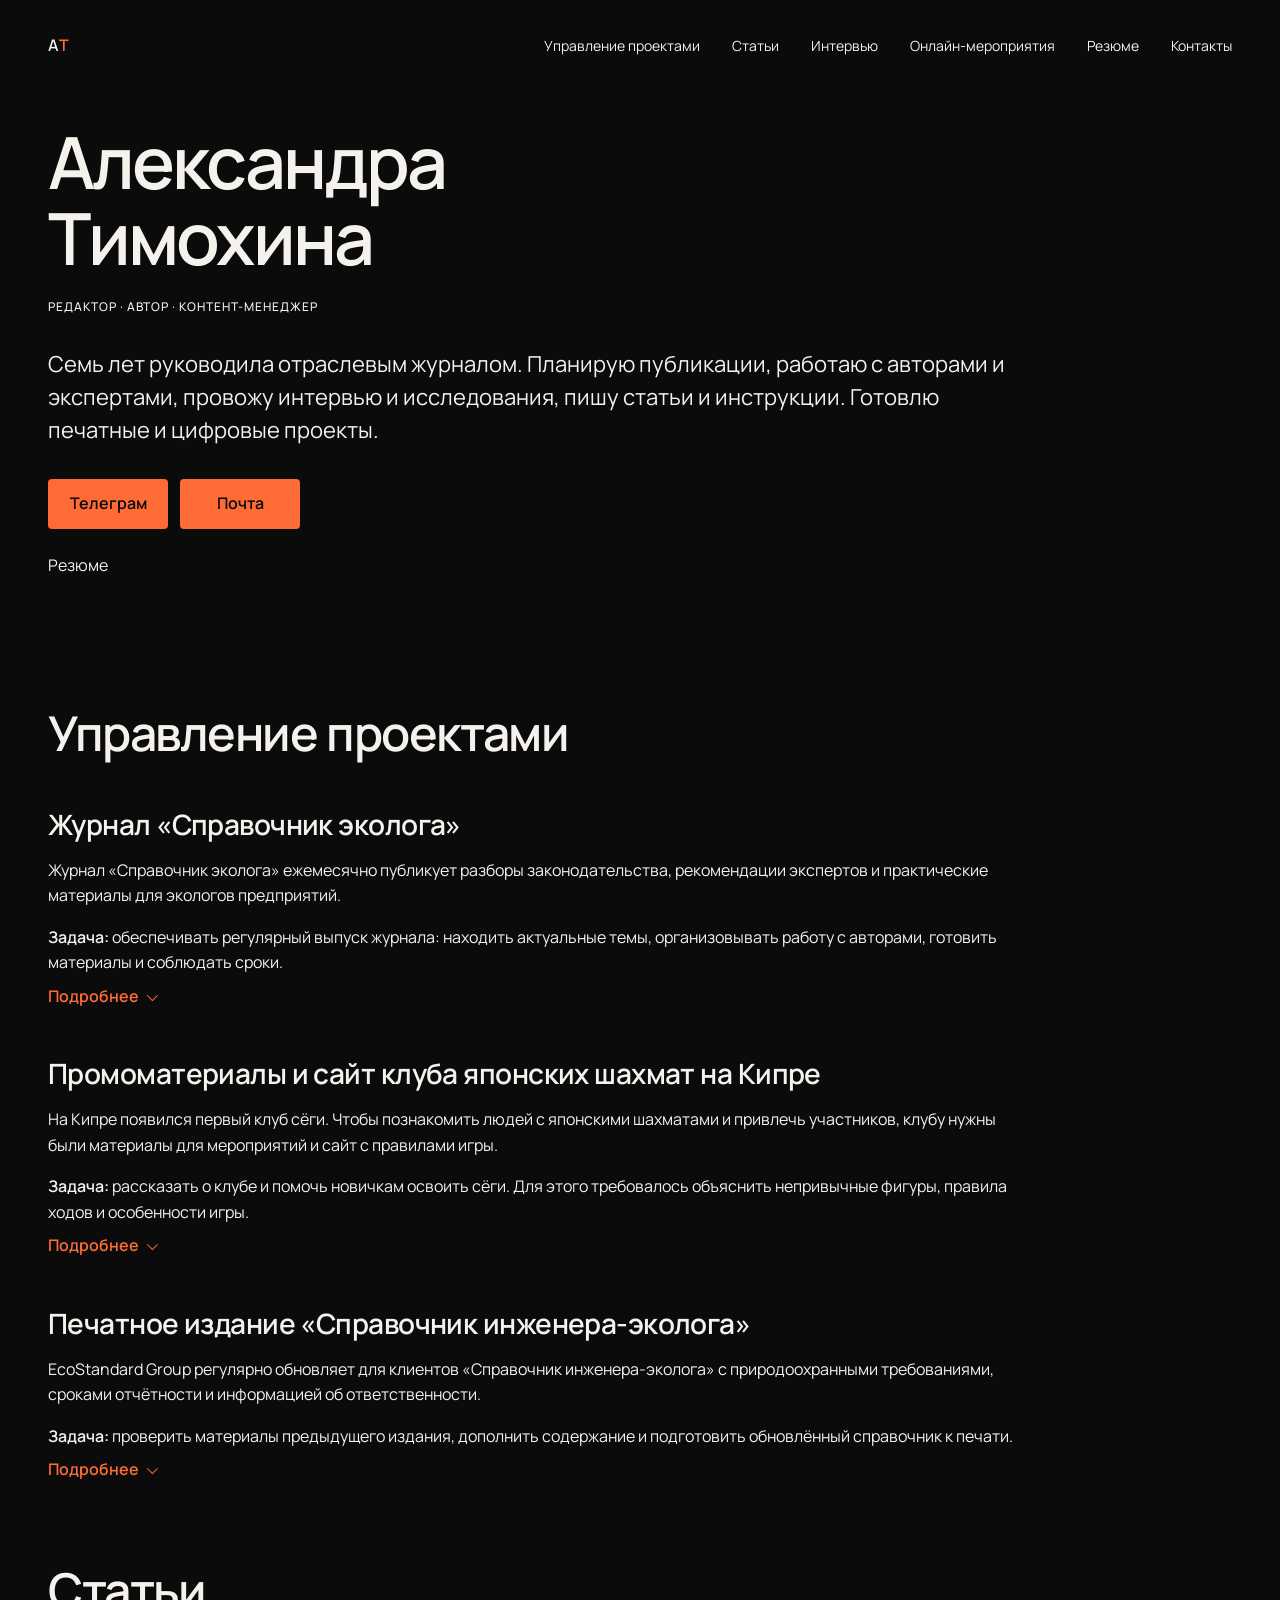
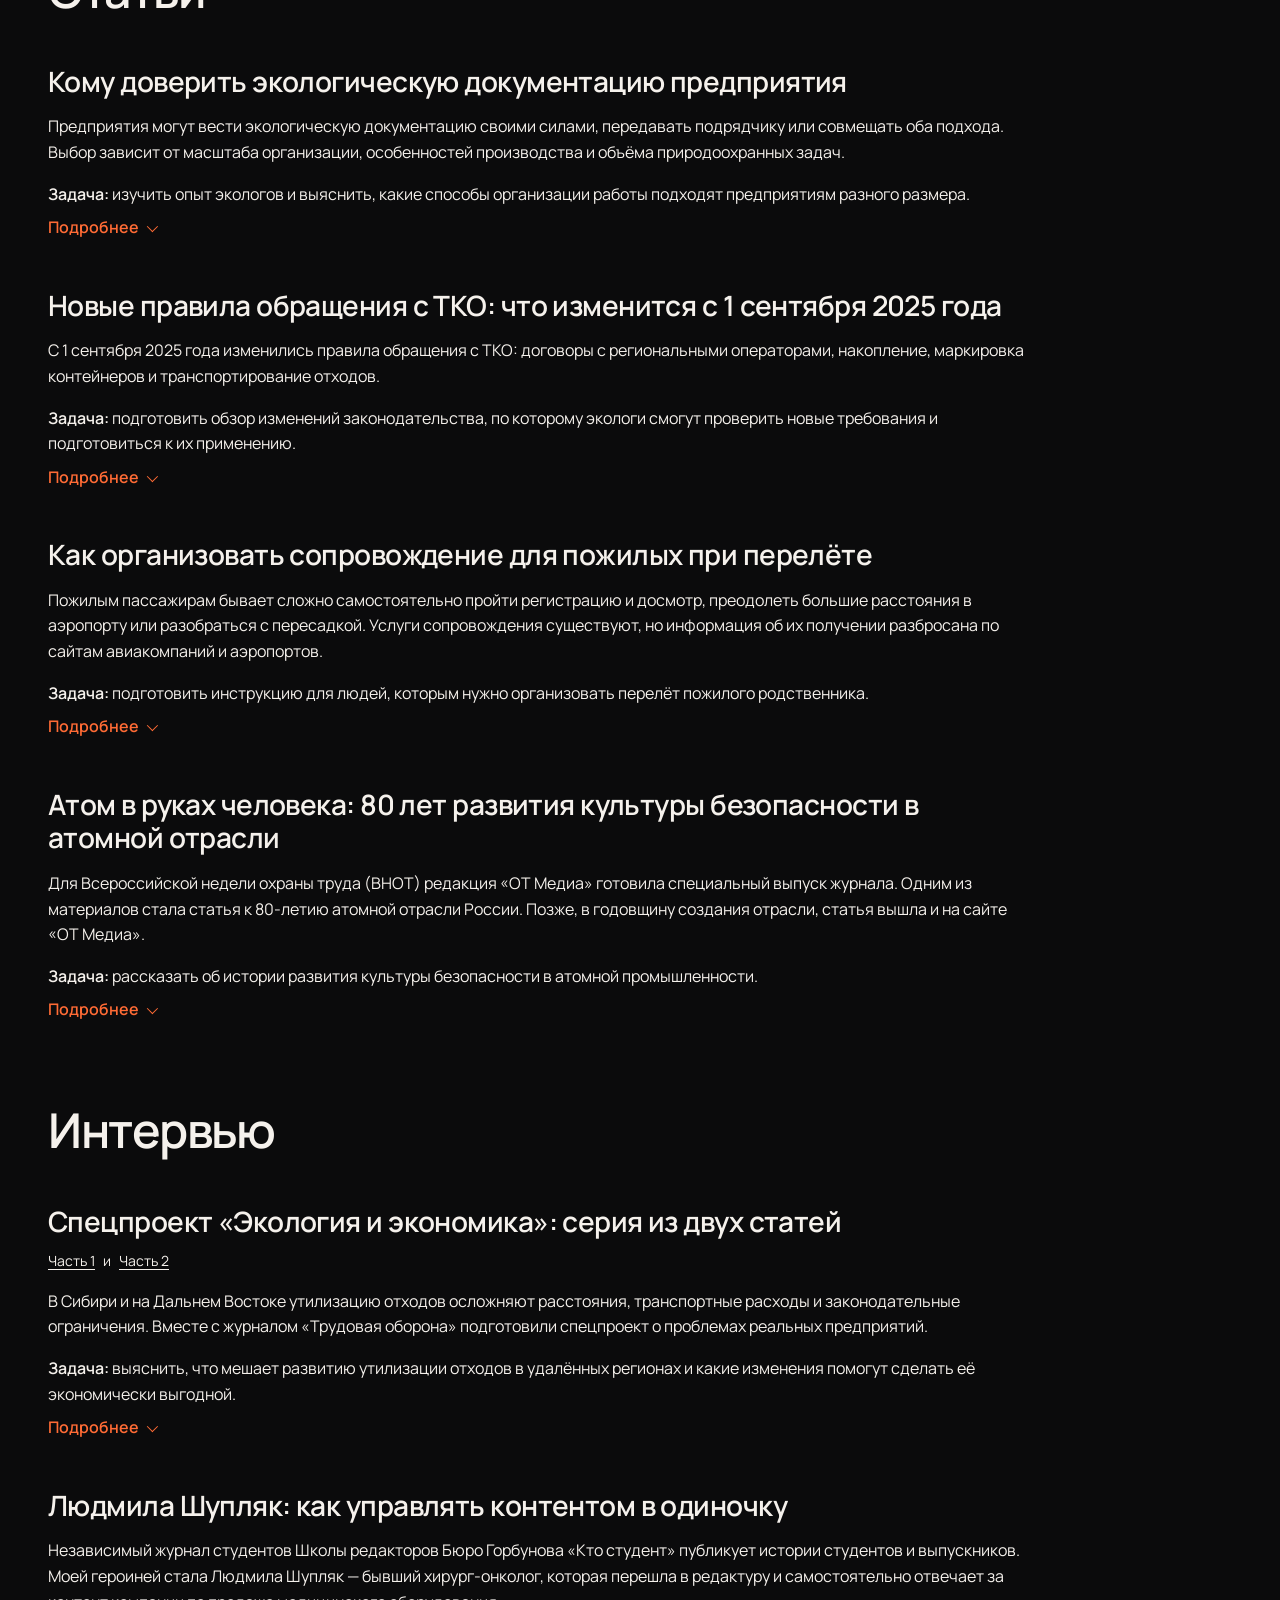
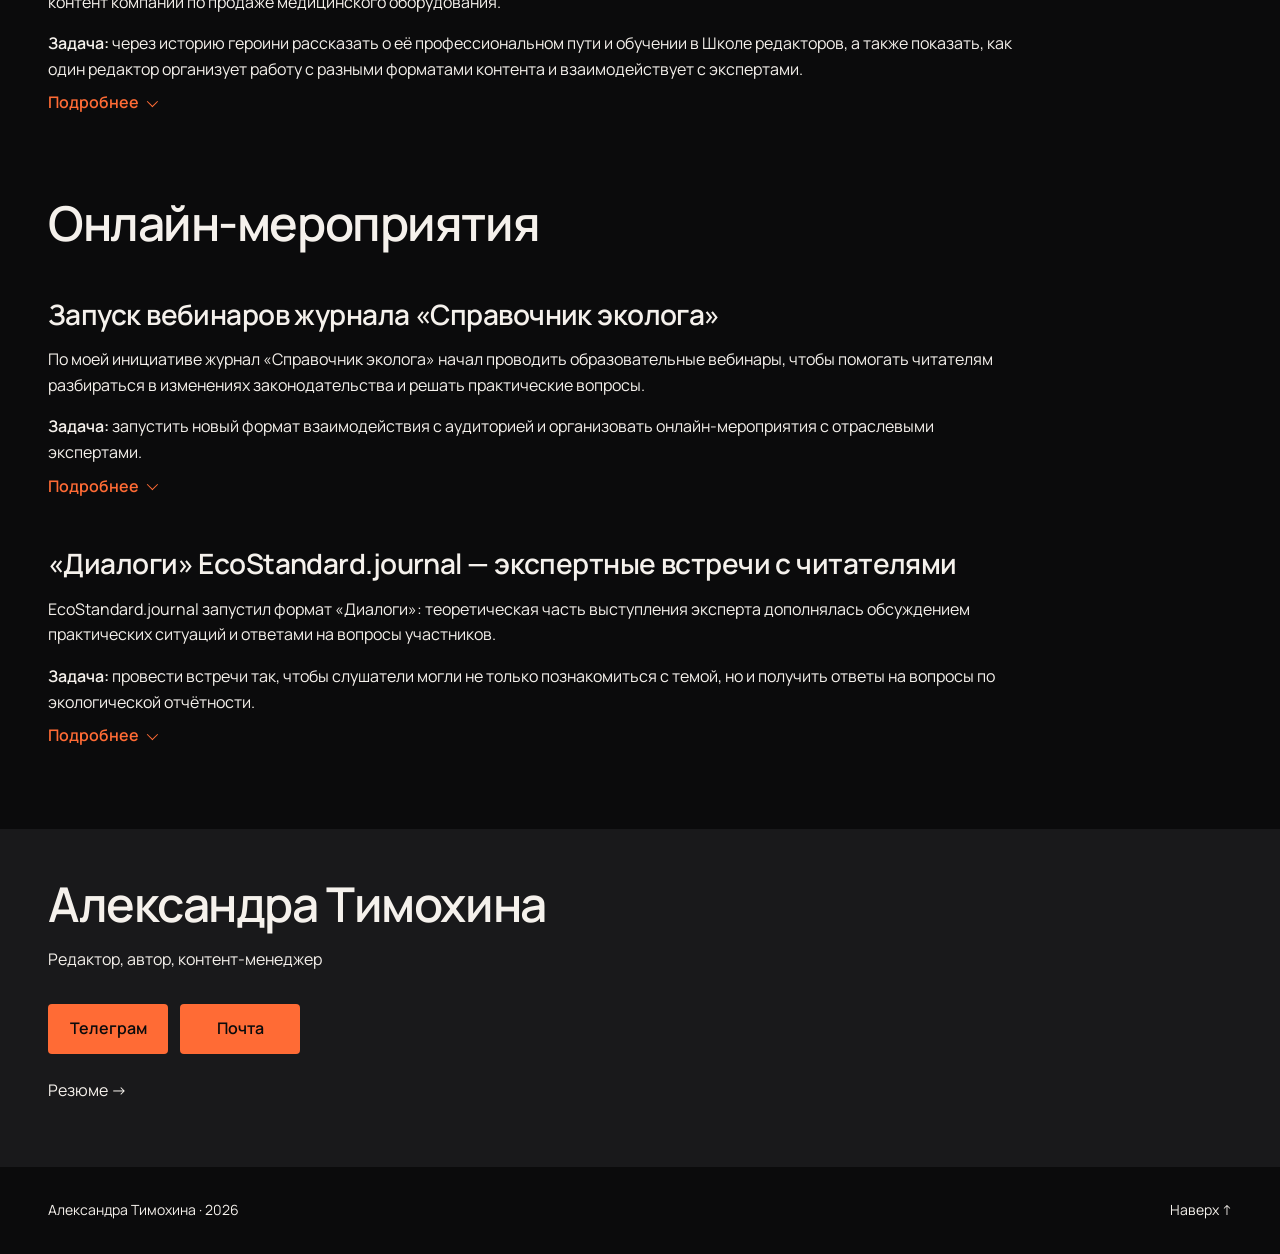
==== portfolio.html @ cb78f9e7 "Publish resume and portfolio site" ====
<!doctype html><html lang="ru"><head><meta charset="utf-8"><meta name="viewport" content="width=device-width,initial-scale=1"><meta name="theme-color" content="#0b0b0c"><meta name="description" content="Портфолио Александры Тимохиной: редакционные проекты, статьи, интервью и онлайн-мероприятия."><title>Портфолио — Александра Тимохина</title><link rel="preconnect" href="https://fonts.googleapis.com"><link rel="preconnect" href="https://fonts.gstatic.com" crossorigin><link href="https://fonts.googleapis.com/css2?family=Manrope:wght@400;500;600&amp;display=swap" rel="stylesheet"><style>
:root{--bg-primary:#0b0b0c;--bg-secondary:#19191b;--text-primary:#f5f1ec;--text-secondary:#f5f1ec;--accent:#ff6b35;--accent-hover:#ff875a;--accent-active:#e95320;--font-family:"Manrope",sans-serif;--font-h1:72px;--font-h2:48px;--font-entry:28px;--font-lead:22px;--font-body:16px;--font-secondary:14px;--font-caption:12px;--space-2:8px;--space-3:12px;--space-4:16px;--space-6:24px;--space-8:32px;--space-12:48px;--space-16:64px;--space-20:80px;--container-max:1200px;--page-gutter:48px;--grid-gap:24px;--section-gap:80px;--radius-control:4px}
*,*::before,*::after{box-sizing:border-box}html{scroll-behavior:smooth;scroll-padding-top:100px}body{margin:0;overflow-x:hidden;background:var(--bg-primary);color:var(--text-primary);font:400 var(--font-body)/1.6 var(--font-family);-webkit-font-smoothing:antialiased}body.menu-open{overflow:hidden}p,h1,h2,h3{margin:0}a{color:inherit;text-decoration-line:underline;text-decoration-color:transparent;text-underline-offset:.2em;text-decoration-thickness:1px;transition:color 160ms ease,background-color 160ms ease}a:hover{color:var(--accent-hover);text-decoration-color:currentColor}a:active{color:var(--accent)}a:focus-visible,button:focus-visible{outline:2px solid var(--text-primary);outline-offset:3px}.container{width:min(calc(100% - 2*var(--page-gutter)),var(--container-max));margin-inline:auto}.skip-link{position:fixed;top:var(--space-4);left:var(--space-4);z-index:100;padding:var(--space-3) var(--space-4);transform:translateY(-160%);background:var(--accent);color:var(--bg-primary);font-weight:600}.skip-link:focus{transform:translateY(0)}
.site-header{position:relative;z-index:20;padding-block:var(--space-6)}.header-inner,.footer-inner{display:flex;align-items:center;justify-content:space-between;gap:var(--space-6)}.brand{min-width:44px;min-height:44px;display:inline-flex;align-items:center;font-weight:600;text-decoration:none}.brand-accent{color:var(--accent)}.nav-list{display:flex;align-items:center;gap:var(--space-8);margin:0;padding:0;list-style:none}.nav-list a{min-height:44px;display:inline-flex;align-items:center;color:var(--text-secondary);font-size:var(--font-secondary)}.nav-list a:hover,.nav-list a[aria-current]{color:var(--text-primary)}.menu-toggle{display:none;min-height:44px;padding:0;border:0;background:transparent;color:var(--text-primary);font:600 var(--font-secondary)/1.5 var(--font-family);cursor:pointer}
.hero{display:grid;grid-template-columns:repeat(12,minmax(0,1fr));column-gap:var(--grid-gap);padding-block:var(--space-8) var(--space-12)}.hero>*{grid-column:1/span 10}.hero h1{font-size:var(--font-h1);font-weight:600;line-height:1.05;letter-spacing:-.04em}.eyebrow{margin-top:var(--space-6);color:var(--text-secondary);font-size:var(--font-caption);font-weight:500;letter-spacing:.08em;line-height:1.4;text-transform:uppercase}.hero-lead{margin-top:var(--space-8);font-size:var(--font-lead);line-height:1.5}.contact-actions{display:flex;flex-wrap:wrap;gap:var(--space-3);margin-top:var(--space-8)}.button{min-width:120px;min-height:48px;display:inline-flex;align-items:center;justify-content:center;padding:12px 20px;border-radius:var(--radius-control);background:var(--accent);color:var(--bg-primary);font-weight:600;text-decoration:none}.button:hover{background:var(--accent-hover);color:var(--bg-primary);text-decoration:none}.button:active{background:var(--accent-active)}.page-link{width:fit-content;display:inline-block;margin-top:var(--space-6);color:var(--text-primary);font-size:var(--font-body);text-decoration:none}
.portfolio-section{display:grid;grid-template-columns:repeat(12,minmax(0,1fr));column-gap:var(--grid-gap);padding-top:var(--space-20);scroll-margin-top:56px}.portfolio-section>.section-title,.portfolio-section>.case-list{grid-column:1/span 10}.section-title{max-width:none;margin:0 0 var(--space-12);font-size:var(--font-h2);font-weight:600;letter-spacing:-.03em;line-height:1.12}.case-list{display:flex;flex-direction:column;gap:var(--space-12)}.case-title{font-size:var(--font-entry);font-weight:600;line-height:1.2;letter-spacing:-.02em}.case-title+.case-context{margin-top:var(--space-4)}.case-context{margin:0;color:var(--text-primary);font-size:var(--font-body);line-height:1.6}.case-links{display:flex;flex-wrap:wrap;gap:var(--space-2);margin:var(--space-3) 0 var(--space-4);color:var(--text-secondary);font-size:var(--font-secondary)}.case-links a{text-decoration-color:currentColor}.case-disclosure{margin-top:var(--space-4)}.case-disclosure>summary{display:block;min-height:24px;cursor:pointer;list-style:none;color:var(--text-primary);line-height:1.6}.case-disclosure>summary::-webkit-details-marker{display:none}.case-disclosure>summary strong{color:var(--text-primary);font-weight:600}.disclosure-link{display:flex;width:fit-content;align-items:center;gap:var(--space-2);margin-top:var(--space-2);margin-left:0;color:var(--accent);font-weight:600;text-decoration:none;white-space:nowrap}.disclosure-chevron{width:8px;height:8px;border-right:1px solid currentColor;border-bottom:1px solid currentColor;transform:rotate(45deg) translateY(-2px);transform-origin:center;transition:transform 160ms ease}.case-disclosure[open] .disclosure-chevron{transform:rotate(225deg) translate(-1px,-1px)}.case-details{display:grid;grid-template-columns:1fr;gap:var(--space-4);margin-top:var(--space-4)}.detail-copy{margin:0;color:var(--text-primary);line-height:1.6}.detail-copy strong{color:var(--text-primary);font-weight:600}
.contact-section{margin-top:var(--section-gap);padding-block:var(--space-12) var(--space-16);background:var(--bg-secondary)}.contact-copy .section-title{margin:0}.contact-location{margin-top:var(--space-4);color:var(--text-secondary)}.site-footer{padding-block:var(--space-8);color:var(--text-secondary);font-size:var(--font-secondary)}
@media(max-width:1199px){:root{--font-h1:56px;--page-gutter:32px;--grid-gap:20px;--section-gap:64px}.hero,.portfolio-section{grid-template-columns:repeat(8,minmax(0,1fr))}.hero>*,.portfolio-section>.section-title,.portfolio-section>.case-list{grid-column:1/span 7}.portfolio-section{padding-top:var(--space-16)}}
@media(max-width:767px){:root{--font-h1:40px;--font-h2:32px;--font-entry:24px;--font-lead:18px;--page-gutter:20px;--grid-gap:16px;--section-gap:56px}.site-header{padding-block:var(--space-3)}.menu-toggle{display:inline-flex;align-items:center}.site-nav{display:none;position:fixed;inset:68px 0 0;background:var(--bg-primary);z-index:20;padding:var(--space-8) var(--page-gutter);overflow-y:auto}.site-nav[data-open="true"]{display:block}.nav-list{flex-direction:column;align-items:stretch;gap:var(--space-2)}.nav-list a{min-height:56px;color:var(--text-primary);font-size:var(--font-lead)}.hero,.portfolio-section{grid-template-columns:repeat(4,minmax(0,1fr))}.hero>*,.portfolio-section>.section-title,.portfolio-section>.case-list{grid-column:1/-1}.hero{padding-block:var(--space-8) var(--space-12)}.hero-lead{margin-top:var(--space-6)}.contact-actions{display:grid}.button{width:100%}.portfolio-section{padding-top:var(--section-gap)}.section-title{margin-bottom:var(--space-8)}.case-list{gap:var(--space-8)}.case-title a{text-decoration-color:currentColor}.case-disclosure{margin-top:var(--space-4)}.case-details{grid-template-columns:1fr;gap:var(--space-4)}.contact-section{padding-block:var(--space-8) var(--space-12)}.footer-inner{gap:var(--space-4)}}
@media(prefers-reduced-motion:reduce){html{scroll-behavior:auto}*,*::before,*::after{scroll-behavior:auto!important;transition-duration:.01ms!important}}
</style></head><body id="top"><a class="skip-link" href="#main">Перейти к содержанию</a><header class="site-header"><div class="container header-inner"><a class="brand" href="./index.html" aria-label="Александра Тимохина — резюме">А<span class="brand-accent">Т</span></a><button class="menu-toggle" type="button" aria-expanded="false" aria-controls="site-nav">Меню</button><nav id="site-nav" class="site-nav" aria-label="Основная навигация"><ul class="nav-list"><li><a href="#management">Управление проектами</a></li><li><a href="#articles">Статьи</a></li><li><a href="#interviews">Интервью</a></li><li><a href="#events">Онлайн-мероприятия</a></li><li><a href="./index.html">Резюме</a></li><li><a href="#contacts">Контакты</a></li></ul></nav></div></header><main id="main"><section class="hero container" aria-labelledby="hero-title"><h1 id="hero-title">Александра<br>Тимохина</h1><p class="eyebrow">Редактор · автор · контент-менеджер</p><p class="hero-lead">Семь лет руководила отраслевым журналом. Планирую публикации, работаю с авторами и экспертами, провожу интервью и исследования, пишу статьи и инструкции. Готовлю печатные и цифровые проекты.</p><div class="contact-actions" aria-label="Способы связи"><a class="button" href="https://t.me/tim_alexandra">Телеграм</a><a class="button" href="mailto:aki_irbis@mail.ru">Почта</a></div><a class="page-link" href="./index.html">Резюме</a></section><div class="container"><section class="portfolio-section" id="management" aria-labelledby="heading-management"><h2 id="heading-management" class="section-title">Управление проектами</h2><div class="case-list"><article class="portfolio-case" id="case-01"><h3 class="case-title"><a href="https://www.profiz.ru/eco/" target="_blank" rel="noopener noreferrer">Журнал «Справочник эколога»</a></h3><p class="case-context">Журнал «Справочник эколога» ежемесячно публикует разборы законодательства, рекомендации экспертов и практические материалы для экологов предприятий.</p><details class="case-disclosure"><summary><strong>Задача:</strong> <span>обеспечивать регулярный выпуск журнала: находить актуальные темы, организовывать работу с авторами, готовить материалы и соблюдать сроки.</span> <span class="disclosure-link">Подробнее<span class="disclosure-chevron"></span></span></summary><div class="case-details"><div class="case-detail"><p class="detail-copy"><strong>Что сделала:</strong> составляла тематические планы, подбирала авторов и экспертов, редактировала рукописи, согласовывала материалы и контролировала подготовку номеров. Развивала авторскую базу, запускала рубрики и новые форматы взаимодействия с читателями.</p></div><div class="case-detail"><p class="detail-copy"><strong>Результат:</strong> семь лет руководила журналом. В каждом номере выходило 11–14 материалов, над которыми работали 8–10 авторов. Сформировала базу из более чем 100 авторов и экспертов.</p></div></div></details></article><article class="portfolio-case" id="case-02"><h3 class="case-title"><a href="https://shogi.cy/" target="_blank" rel="noopener noreferrer">Промоматериалы и сайт клуба японских шахмат на Кипре</a></h3><p class="case-context">На Кипре появился первый клуб сёги. Чтобы познакомить людей с японскими шахматами и привлечь участников, клубу нужны были материалы для мероприятий и сайт с правилами игры.</p><details class="case-disclosure"><summary><strong>Задача:</strong> <span>рассказать о клубе и помочь новичкам освоить сёги. Для этого требовалось объяснить непривычные фигуры, правила ходов и особенности игры.</span> <span class="disclosure-link">Подробнее<span class="disclosure-chevron"></span></span></summary><div class="case-details"><div class="case-detail"><p class="detail-copy"><strong>Что сделала:</strong> вместе с дизайнерами разработала графическую подачу правил, структуру буклета, тексты и схемы. Подготовила тексты на трёх языках — русском, английском и греческом. По макету дизайнера сверстала адаптивный сайт на HTML/CSS с помощью ИИ.</p></div><div class="case-detail"><p class="detail-copy"><strong>Результат:</strong> запустили сайт на английском языке. На Cyprus Comic Con раздали 100 буклетов, которые посетители использовали как шпаргалки. Новички сыграли более 30 партий, за два дня к клубу присоединились первые девять человек.</p></div></div></details></article><article class="portfolio-case" id="case-03"><h3 class="case-title"><a href="https://ecostandardgroup.ru/services/consulting/spravochnik-ekologa-ot-ecostandard-group-nastolnaya-kniga-inzhenera-ekologa/" target="_blank" rel="noopener noreferrer">Печатное издание «Справочник инженера-эколога»</a></h3><p class="case-context">EcoStandard Group регулярно обновляет для клиентов «Справочник инженера-эколога» с природоохранными требованиями, сроками отчётности и информацией об ответственности.</p><details class="case-disclosure"><summary><strong>Задача:</strong> <span>проверить материалы предыдущего издания, дополнить содержание и подготовить обновлённый справочник к печати.</span> <span class="disclosure-link">Подробнее<span class="disclosure-chevron"></span></span></summary><div class="case-details"><div class="case-detail"><p class="detail-copy"><strong>Что сделала:</strong> сверила содержание с действующими нормативными правовыми актами, самостоятельно переработала разделы об обращении с отходами и экологической документации. Обновила таблицу административной ответственности и календарь отчётности на 2026 год. Для других разделов подготовила задания внутренним экспертам, установила сроки и собрала материалы. Поэтапно передавала тексты дизайнеру, проверяла готовые макеты и вычитывала их вместе с корректором.</p></div><div class="case-detail"><p class="detail-copy"><strong>Результат:</strong> за шесть недель обновили около 40% содержания и выпустили справочник объёмом 120 страниц.</p></div></div></details></article></div></section><section class="portfolio-section" id="articles" aria-labelledby="heading-articles"><h2 id="heading-articles" class="section-title">Статьи</h2><div class="case-list"><article class="portfolio-case" id="case-04"><h3 class="case-title"><a href="https://journal.ecostandard.ru/eco/kontekst/ekologicheskaya-dokumentatsiya-predpriyatiya-komu-doverit-razrabotku-i-vedenie-/" target="_blank" rel="noopener noreferrer">Кому доверить экологическую документацию предприятия</a></h3><p class="case-context">Предприятия могут вести экологическую документацию своими силами, передавать подрядчику или совмещать оба подхода. Выбор зависит от масштаба организации, особенностей производства и объёма природоохранных задач.</p><details class="case-disclosure"><summary><strong>Задача:</strong> <span>изучить опыт экологов и выяснить, какие способы организации работы подходят предприятиям разного размера.</span> <span class="disclosure-link">Подробнее<span class="disclosure-chevron"></span></span></summary><div class="case-details"><div class="case-detail"><p class="detail-copy"><strong>Что сделала:</strong> самостоятельно разработала анкету, нашла респондентов и экспертов, договорилась о распространении опроса на четырёх профильных площадках. Обработала ответы специалистов, выделила типичные проблемы и сгруппировала рекомендации в зависимости от численности сотрудников предприятия. На основе исследования написала статью.</p></div><div class="case-detail"><p class="detail-copy"><strong>Результат:</strong> в исследовании приняли участие 60 специалистов. Статья набрала более 2000 просмотров на сайте EcoStandard.journal. В ходе работы появились контакты новых экспертов и потенциальных авторов.</p></div></div></details></article><article class="portfolio-case" id="case-05"><h3 class="case-title"><a href="https://journal.ecostandard.ru/eco/razbor-zakonodatelstva/novye-pravila-obrashcheniya-s-tko-chto-izmenitsya-s-1-sentyabrya-2025-goda/" target="_blank" rel="noopener noreferrer">Новые правила обращения с ТКО: что изменится с 1 сентября 2025 года</a></h3><p class="case-context">С 1 сентября 2025 года изменились правила обращения с ТКО: договоры с региональными операторами, накопление, маркировка контейнеров и транспортирование отходов.</p><details class="case-disclosure"><summary><strong>Задача:</strong> <span>подготовить обзор изменений законодательства, по которому экологи смогут проверить новые требования и подготовиться к их применению.</span> <span class="disclosure-link">Подробнее<span class="disclosure-chevron"></span></span></summary><div class="case-details"><div class="case-detail"><p class="detail-copy"><strong>Что сделала:</strong> изучила нормативные правовые акты, сравнила новые требования с прежними и сгруппировала изменения по темам. Отдельно разобрала обязанности региональных операторов, порядок заключения договоров, требования к площадкам накопления и правила транспортирования отходов.</p></div><div class="case-detail"><p class="detail-copy"><strong>Результат:</strong> статья стала самой читаемой публикацией EcoStandard.journal за рассматриваемый период: более 40 000 просмотров за первые полгода. При последней проверке счётчик сайта показывал более 53 000 просмотров.</p></div></div></details></article><article class="portfolio-case" id="case-06"><h3 class="case-title"><a href="https://vkcyprus.com/useful/1467412362048-kak-organizovat-soprovozhdenie-dlya-pozhilyh-pri-perelyote/" target="_blank" rel="noopener noreferrer">Как организовать сопровождение для пожилых при перелёте</a></h3><p class="case-context">Пожилым пассажирам бывает сложно самостоятельно пройти регистрацию и досмотр, преодолеть большие расстояния в аэропорту или разобраться с пересадкой. Услуги сопровождения существуют, но информация об их получении разбросана по сайтам авиакомпаний и аэропортов.</p><details class="case-disclosure"><summary><strong>Задача:</strong> <span>подготовить инструкцию для людей, которым нужно организовать перелёт пожилого родственника.</span> <span class="disclosure-link">Подробнее<span class="disclosure-chevron"></span></span></summary><div class="case-details"><div class="case-detail"><p class="detail-copy"><strong>Что сделала:</strong> изучила правила нескольких авиакомпаний и аэропортов, сравнила три способа заказа сопровождения и проверила процесс на собственном опыте. Описала весь путь пассажира — от обращения за помощью до прибытия в конечный пункт. Добавила практические рекомендации и чек-лист подготовки к перелёту.</p></div><div class="case-detail"><p class="detail-copy"><strong>Результат:</strong> статья опубликована в «Вестнике Кипра». Читатели получили инструкцию, которой можно воспользоваться при организации перелёта разными авиакомпаниями. На момент последней проверки публикация набрала более 11 400 прочтений.</p></div></div></details></article><article class="portfolio-case" id="case-07"><h3 class="case-title"><a href="https://www.ot-media.ru/hse/kontekst/atom-v-rukakh-cheloveka-80-let-razvitiya-kultury-bezopasnosti-v-atomnoy-otrasli" target="_blank" rel="noopener noreferrer">Атом в руках человека: 80 лет развития культуры безопасности в атомной отрасли</a></h3><p class="case-context">Для Всероссийской недели охраны труда (ВНОТ) редакция «ОТ Медиа» готовила специальный выпуск журнала. Одним из материалов стала статья к 80-летию атомной отрасли России. Позже, в годовщину создания отрасли, статья вышла и на сайте «ОТ Медиа».</p><details class="case-disclosure"><summary><strong>Задача:</strong> <span>рассказать об истории развития культуры безопасности в атомной промышленности.</span> <span class="disclosure-link">Подробнее<span class="disclosure-chevron"></span></span></summary><div class="case-details"><div class="case-detail"><p class="detail-copy"><strong>Что сделала:</strong> запросила информацию у «Росатома», изучила исторические и отраслевые материалы, выделила ключевые этапы развития атомной промышленности и сопоставила их с изменениями в охране труда. Выстроила структуру статьи от истории отрасли до современных подходов к безопасности работников. Готовый материал согласовала с «Росатомом».</p></div><div class="case-detail"><p class="detail-copy"><strong>Результат:</strong> статья вышла в печатном журнале к ВНОТ и на сайте «ОТ Медиа».</p></div></div></details></article></div></section><section class="portfolio-section" id="interviews" aria-labelledby="heading-interviews"><h2 id="heading-interviews" class="section-title">Интервью</h2><div class="case-list"><article class="portfolio-case" id="case-08"><h3 class="case-title">Спецпроект «Экология и экономика»: серия из двух статей</h3><p class="case-links"><a href="https://journal.ecostandard.ru/special/nature-safety/ekologiya-i-ekonomika-utilizatoram-nuzhny-ponyatnye-i-vypolnimye-zakony/" target="_blank" rel="noopener noreferrer">Часть 1</a><span>и</span><a href="https://journal.ecostandard.ru/special/nature-safety/ekologiya-i-ekonomika-kak-sdelat-utilizatsiyu-v-otdalennykh-regionakh-vygodnoy/" target="_blank" rel="noopener noreferrer">Часть 2</a></p><p class="case-context">В Сибири и на Дальнем Востоке утилизацию отходов осложняют расстояния, транспортные расходы и законодательные ограничения. Вместе с журналом «Трудовая оборона» подготовили спецпроект о проблемах реальных предприятий.</p><details class="case-disclosure"><summary><strong>Задача:</strong> <span>выяснить, что мешает развитию утилизации отходов в удалённых регионах и какие изменения помогут сделать её экономически выгодной.</span> <span class="disclosure-link">Подробнее<span class="disclosure-chevron"></span></span></summary><div class="case-details"><div class="case-detail"><p class="detail-copy"><strong>Что сделала:</strong> нашла представителей предприятий-утилизаторов из Сибири и Дальнего Востока, договорилась об интервью и подготовила вопросы об экономике, логистике, законодательных барьерах и практических проблемах. Провела интервью, обработала ответы и собрала две статьи: о законодательных ограничениях и об экономике утилизации в удалённых регионах. Согласовала с партнёрским журналом формат публикаций и взаимное продвижение.</p></div><div class="case-detail"><p class="detail-copy"><strong>Результат:</strong> две статьи набрали более 1000 просмотров. Партнёры рассказали о проекте на своём сайте и в соцсетях. За период проекта аудитория телеграм-канала EcoStandard.journal выросла на 45 подписчиков.</p></div></div></details></article><article class="portfolio-case" id="case-09"><h3 class="case-title"><a href="https://ktostudent.ru/ljudmila-shupljak/" target="_blank" rel="noopener noreferrer">Людмила Шупляк: как управлять контентом в одиночку</a></h3><p class="case-context">Независимый журнал студентов Школы редакторов Бюро Горбунова «Кто студент» публикует истории студентов и выпускников. Моей героиней стала Людмила Шупляк — бывший хирург-онколог, которая перешла в редактуру и самостоятельно отвечает за контент компании по продаже медицинского оборудования.</p><details class="case-disclosure"><summary><strong>Задача:</strong> <span>через историю героини рассказать о её профессиональном пути и обучении в Школе редакторов, а также показать, как один редактор организует работу с разными форматами контента и взаимодействует с экспертами.</span> <span class="disclosure-link">Подробнее<span class="disclosure-chevron"></span></span></summary><div class="case-details"><div class="case-detail"><p class="detail-copy"><strong>Что сделала:</strong> подготовила вопросы, провела 40-минутное интервью и расшифровала запись. Выстроила последовательность повествования, отредактировала ответы и согласовала текст с героиней. Предложила визуальные вставки для оформления публикации.</p></div><div class="case-detail"><p class="detail-copy"><strong>Результат:</strong> интервью опубликовано 13 апреля 2026 года в журнале «Кто студент».</p></div></div></details></article></div></section><section class="portfolio-section" id="events" aria-labelledby="heading-events"><h2 id="heading-events" class="section-title">Онлайн-мероприятия</h2><div class="case-list"><article class="portfolio-case" id="case-10"><h3 class="case-title"><a href="https://www.profiz.ru/eco/webinars/" target="_blank" rel="noopener noreferrer">Запуск вебинаров журнала «Справочник эколога»</a></h3><p class="case-context">По моей инициативе журнал «Справочник эколога» начал проводить образовательные вебинары, чтобы помогать читателям разбираться в изменениях законодательства и решать практические вопросы.</p><details class="case-disclosure"><summary><strong>Задача:</strong> <span>запустить новый формат взаимодействия с аудиторией и организовать онлайн-мероприятия с отраслевыми экспертами.</span> <span class="disclosure-link">Подробнее<span class="disclosure-chevron"></span></span></summary><div class="case-details"><div class="case-detail"><p class="detail-copy"><strong>Что сделала:</strong> подбирала темы с учётом вопросов читателей и изменений законодательства, находила экспертов, договаривалась об участии, согласовывала содержание выступлений. Участвовала в подготовке программ, анонсов и продвижении вебинаров.</p></div><div class="case-detail"><p class="detail-copy"><strong>Результат:</strong> запустили серию вебинаров, которые собирали от 250 до 450 участников. Формат работает как минимум с 2019 года: журнал продолжает проводить вебинары.</p></div></div></details></article><article class="portfolio-case" id="case-11"><h3 class="case-title"><a href="https://journal.ecostandard.ru/webinars/" target="_blank" rel="noopener noreferrer">«Диалоги» EcoStandard.journal — экспертные встречи с читателями</a></h3><p class="case-context">EcoStandard.journal запустил формат «Диалоги»: теоретическая часть выступления эксперта дополнялась обсуждением практических ситуаций и ответами на вопросы участников.</p><details class="case-disclosure"><summary><strong>Задача:</strong> <span>провести встречи так, чтобы слушатели могли не только познакомиться с темой, но и получить ответы на вопросы по экологической отчётности.</span> <span class="disclosure-link">Подробнее<span class="disclosure-chevron"></span></span></summary><div class="case-details"><div class="case-detail"><p class="detail-copy"><strong>Что сделала:</strong> изучала темы встреч, готовила собственные вопросы спикерам и отбирала вопросы, заранее присланные читателями. Во время эфиров представляла журнал, модерировала обсуждение, следила за чатом, задавала экспертам вопросы участников и уточняла ответы. Также делилась рекомендациями по экологической отчётности на основе собственного опыта эколога и редактора.</p></div><div class="case-detail"><p class="detail-copy"><strong>Результат:</strong> выступила модератором трёх экспертных встреч, посвящённых экологической отчётности, производственному экологическому контролю, плате за НВОС и расширенной ответственности производителей. Эфиры собирали от 180 до 230 слушателей.</p></div></div></details></article></div></section></div><section class="contact-section" id="contacts" aria-labelledby="contacts-title"><div class="container contact-copy"><h2 class="section-title" id="contacts-title">Александра Тимохина</h2><p class="contact-location">Редактор, автор, контент-менеджер</p><div class="contact-actions" aria-label="Способы связи"><a class="button" href="https://t.me/tim_alexandra">Телеграм</a><a class="button" href="mailto:aki_irbis@mail.ru">Почта</a></div><a class="page-link" href="./index.html">Резюме →</a></div></section></main><footer class="site-footer"><div class="container footer-inner"><p>Александра Тимохина · 2026</p><a href="#top">Наверх ↑</a></div></footer><script>(()=>{const button=document.querySelector('.menu-toggle');const nav=document.getElementById('site-nav');function close(){button.setAttribute('aria-expanded','false');button.textContent='Меню';nav.dataset.open='false';document.body.classList.remove('menu-open')}button.addEventListener('click',()=>{const open=button.getAttribute('aria-expanded')!=='true';button.setAttribute('aria-expanded',String(open));button.textContent=open?'Закрыть':'Меню';nav.dataset.open=String(open);document.body.classList.toggle('menu-open',open)});nav.querySelectorAll('a').forEach(a=>a.addEventListener('click',close));window.addEventListener('keydown',e=>{if(e.key==='Escape')close()});window.matchMedia('(min-width:768px)').addEventListener('change',e=>{if(e.matches)close()})})();</script></body></html>
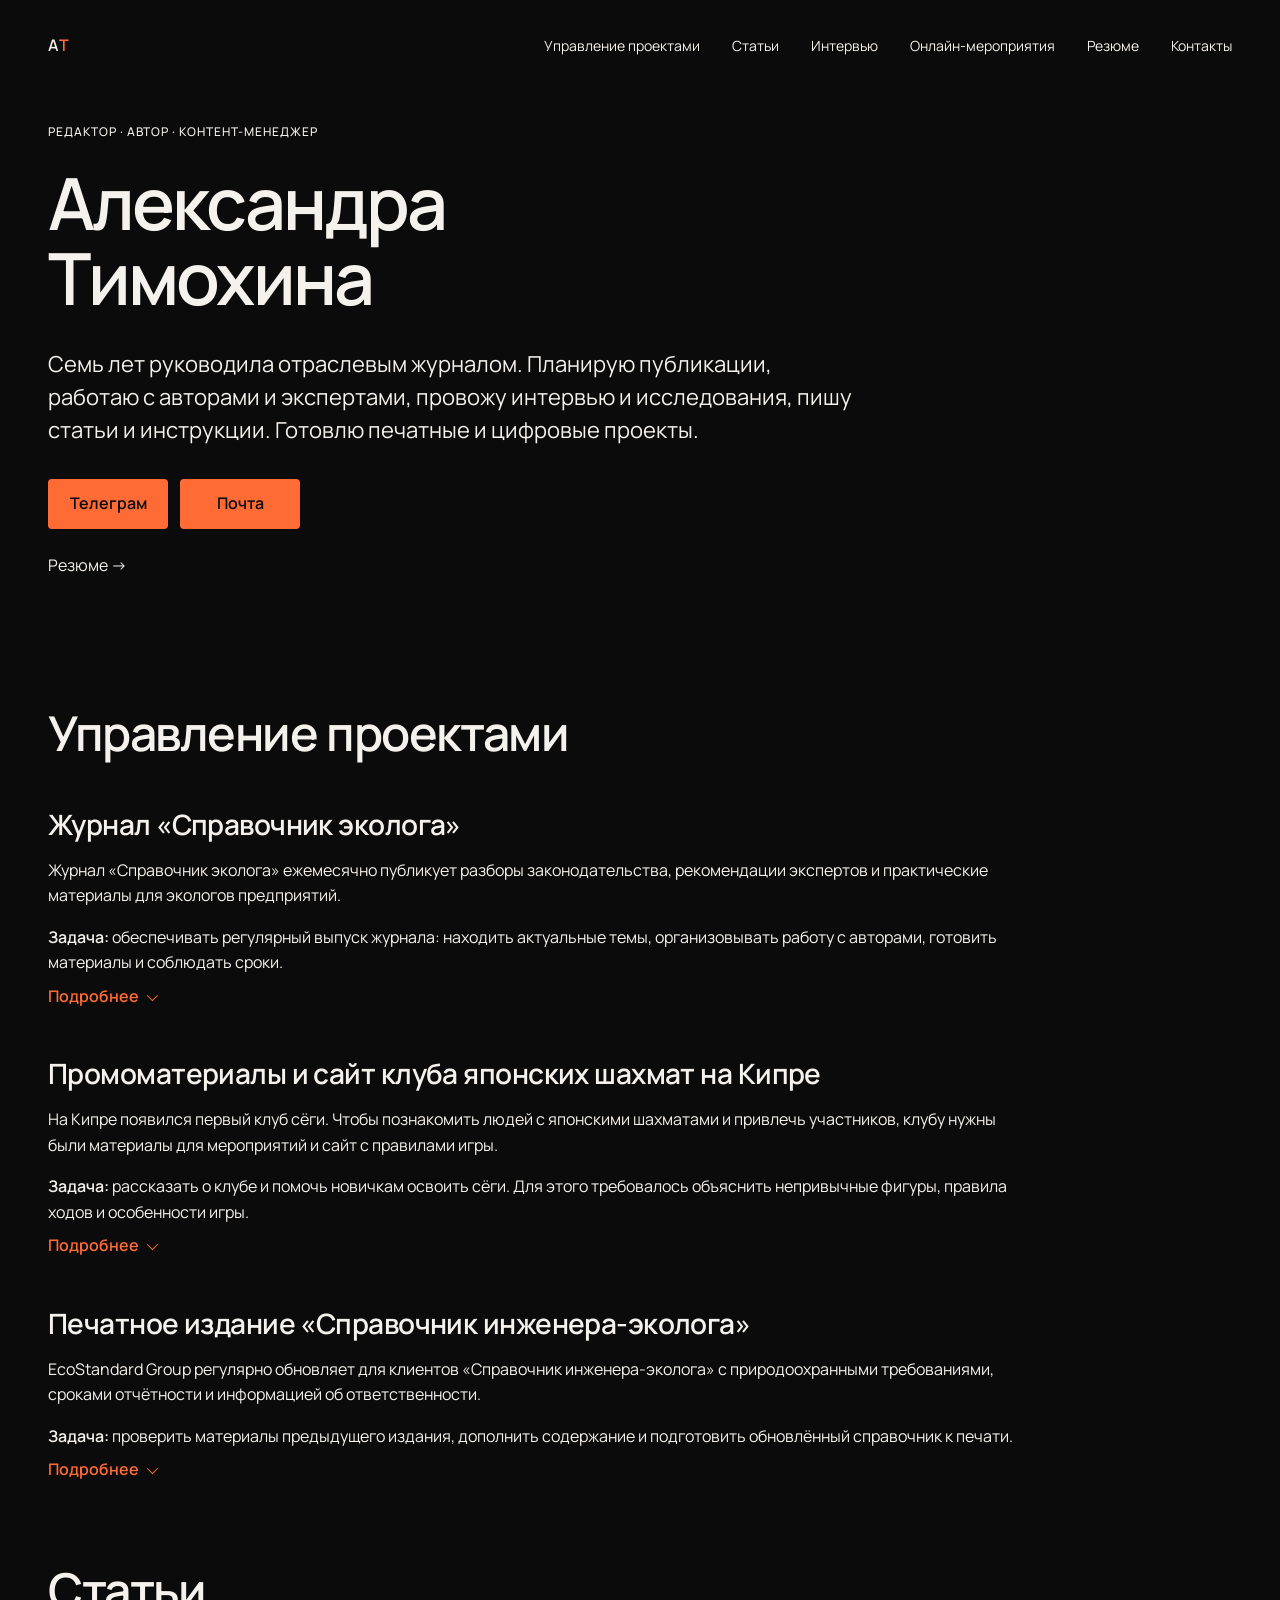
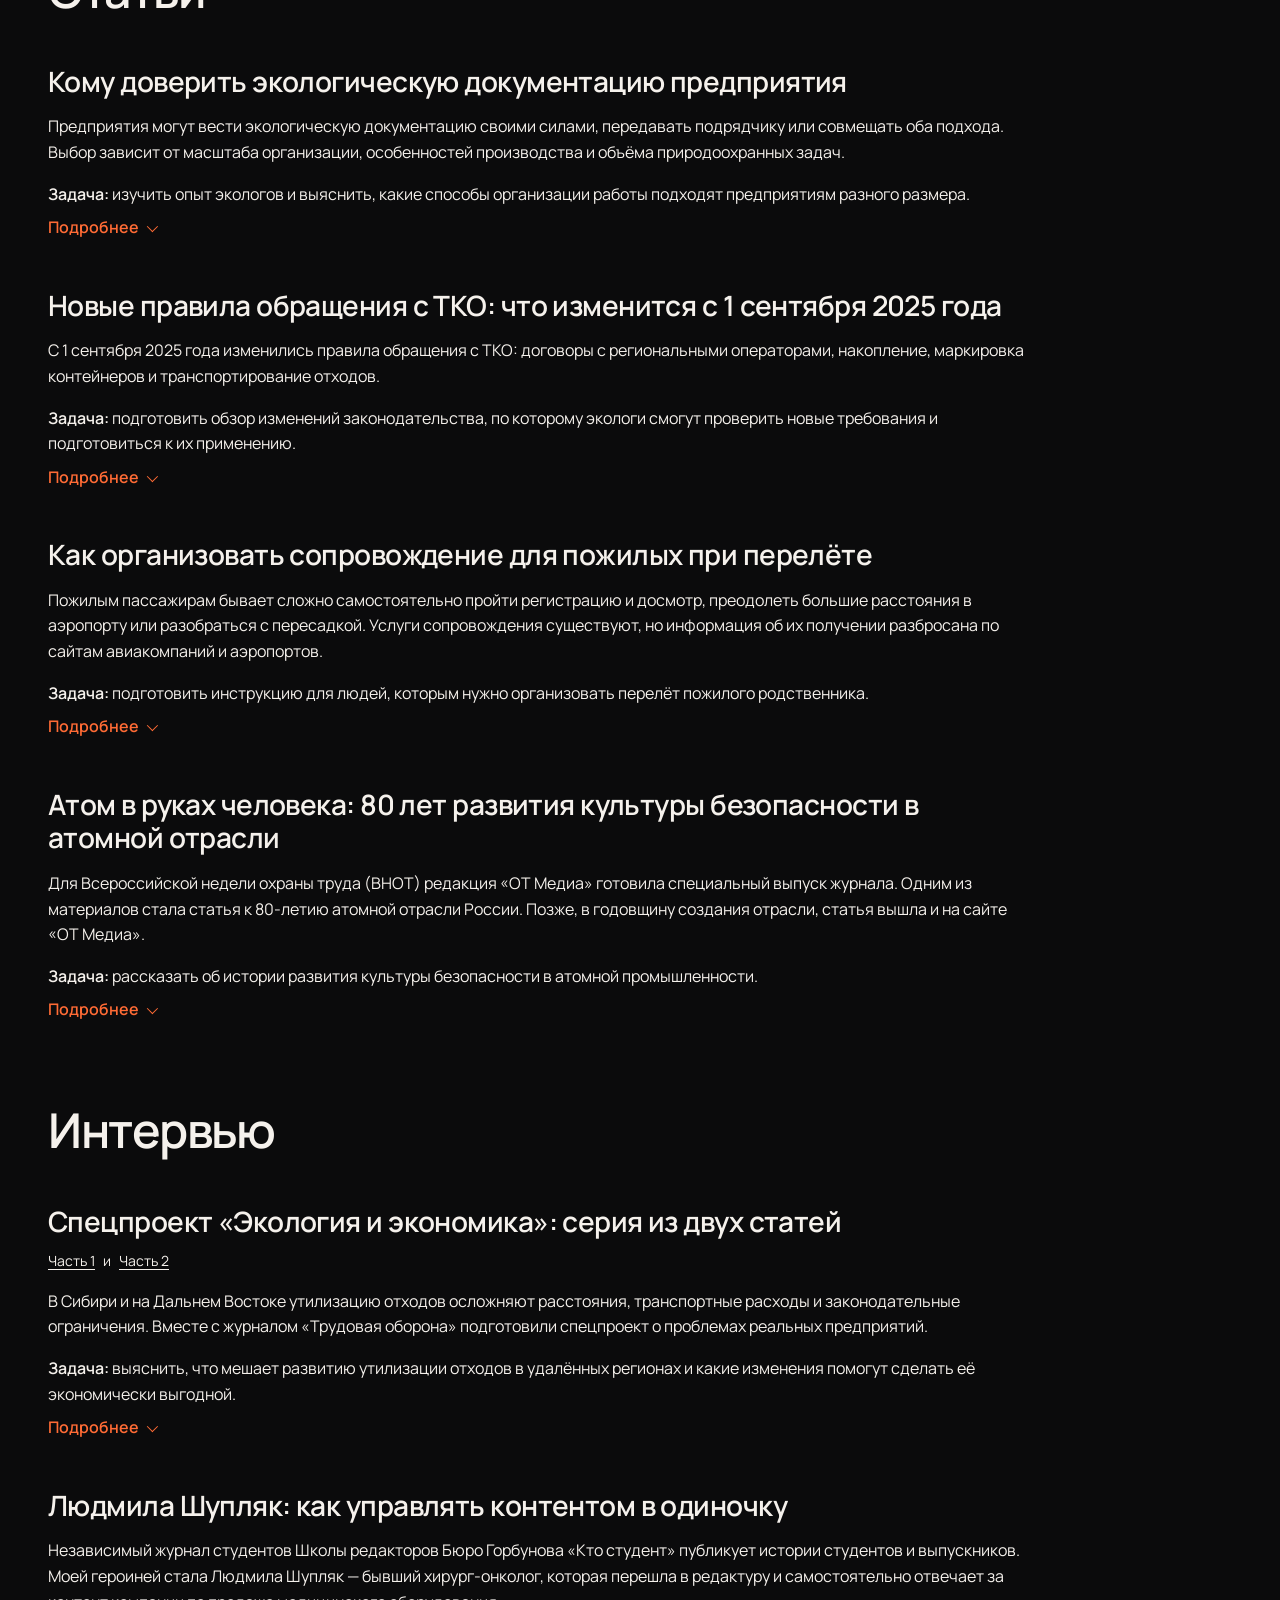
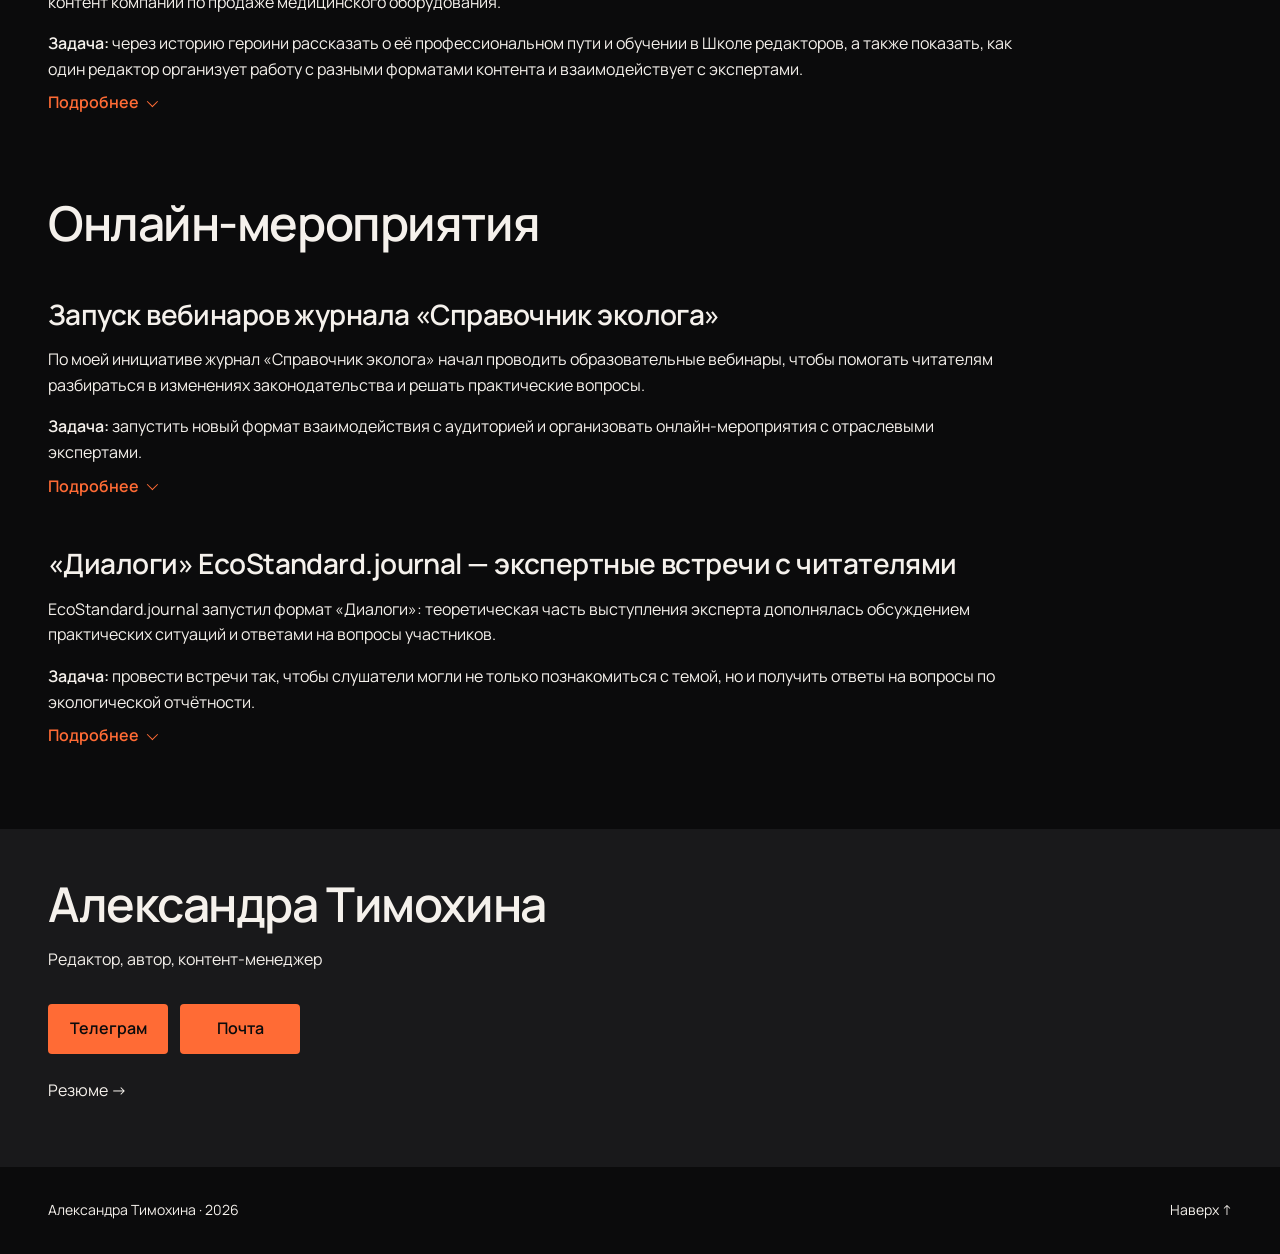
==== commit e24cfccd: "Align portfolio hero with resume" ====
--- a/portfolio.html
+++ b/portfolio.html
@@ -2,10 +2,10 @@
 :root{--bg-primary:#0b0b0c;--bg-secondary:#19191b;--text-primary:#f5f1ec;--text-secondary:#f5f1ec;--accent:#ff6b35;--accent-hover:#ff875a;--accent-active:#e95320;--font-family:"Manrope",sans-serif;--font-h1:72px;--font-h2:48px;--font-entry:28px;--font-lead:22px;--font-body:16px;--font-secondary:14px;--font-caption:12px;--space-2:8px;--space-3:12px;--space-4:16px;--space-6:24px;--space-8:32px;--space-12:48px;--space-16:64px;--space-20:80px;--container-max:1200px;--page-gutter:48px;--grid-gap:24px;--section-gap:80px;--radius-control:4px}
 *,*::before,*::after{box-sizing:border-box}html{scroll-behavior:smooth;scroll-padding-top:100px}body{margin:0;overflow-x:hidden;background:var(--bg-primary);color:var(--text-primary);font:400 var(--font-body)/1.6 var(--font-family);-webkit-font-smoothing:antialiased}body.menu-open{overflow:hidden}p,h1,h2,h3{margin:0}a{color:inherit;text-decoration-line:underline;text-decoration-color:transparent;text-underline-offset:.2em;text-decoration-thickness:1px;transition:color 160ms ease,background-color 160ms ease}a:hover{color:var(--accent-hover);text-decoration-color:currentColor}a:active{color:var(--accent)}a:focus-visible,button:focus-visible{outline:2px solid var(--text-primary);outline-offset:3px}.container{width:min(calc(100% - 2*var(--page-gutter)),var(--container-max));margin-inline:auto}.skip-link{position:fixed;top:var(--space-4);left:var(--space-4);z-index:100;padding:var(--space-3) var(--space-4);transform:translateY(-160%);background:var(--accent);color:var(--bg-primary);font-weight:600}.skip-link:focus{transform:translateY(0)}
 .site-header{position:relative;z-index:20;padding-block:var(--space-6)}.header-inner,.footer-inner{display:flex;align-items:center;justify-content:space-between;gap:var(--space-6)}.brand{min-width:44px;min-height:44px;display:inline-flex;align-items:center;font-weight:600;text-decoration:none}.brand-accent{color:var(--accent)}.nav-list{display:flex;align-items:center;gap:var(--space-8);margin:0;padding:0;list-style:none}.nav-list a{min-height:44px;display:inline-flex;align-items:center;color:var(--text-secondary);font-size:var(--font-secondary)}.nav-list a:hover,.nav-list a[aria-current]{color:var(--text-primary)}.menu-toggle{display:none;min-height:44px;padding:0;border:0;background:transparent;color:var(--text-primary);font:600 var(--font-secondary)/1.5 var(--font-family);cursor:pointer}
-.hero{display:grid;grid-template-columns:repeat(12,minmax(0,1fr));column-gap:var(--grid-gap);padding-block:var(--space-8) var(--space-12)}.hero>*{grid-column:1/span 10}.hero h1{font-size:var(--font-h1);font-weight:600;line-height:1.05;letter-spacing:-.04em}.eyebrow{margin-top:var(--space-6);color:var(--text-secondary);font-size:var(--font-caption);font-weight:500;letter-spacing:.08em;line-height:1.4;text-transform:uppercase}.hero-lead{margin-top:var(--space-8);font-size:var(--font-lead);line-height:1.5}.contact-actions{display:flex;flex-wrap:wrap;gap:var(--space-3);margin-top:var(--space-8)}.button{min-width:120px;min-height:48px;display:inline-flex;align-items:center;justify-content:center;padding:12px 20px;border-radius:var(--radius-control);background:var(--accent);color:var(--bg-primary);font-weight:600;text-decoration:none}.button:hover{background:var(--accent-hover);color:var(--bg-primary);text-decoration:none}.button:active{background:var(--accent-active)}.page-link{width:fit-content;display:inline-block;margin-top:var(--space-6);color:var(--text-primary);font-size:var(--font-body);text-decoration:none}
-.portfolio-section{display:grid;grid-template-columns:repeat(12,minmax(0,1fr));column-gap:var(--grid-gap);padding-top:var(--space-20);scroll-margin-top:56px}.portfolio-section>.section-title,.portfolio-section>.case-list{grid-column:1/span 10}.section-title{max-width:none;margin:0 0 var(--space-12);font-size:var(--font-h2);font-weight:600;letter-spacing:-.03em;line-height:1.12}.case-list{display:flex;flex-direction:column;gap:var(--space-12)}.case-title{font-size:var(--font-entry);font-weight:600;line-height:1.2;letter-spacing:-.02em}.case-title+.case-context{margin-top:var(--space-4)}.case-context{margin:0;color:var(--text-primary);font-size:var(--font-body);line-height:1.6}.case-links{display:flex;flex-wrap:wrap;gap:var(--space-2);margin:var(--space-3) 0 var(--space-4);color:var(--text-secondary);font-size:var(--font-secondary)}.case-links a{text-decoration-color:currentColor}.case-disclosure{margin-top:var(--space-4)}.case-disclosure>summary{display:block;min-height:24px;cursor:pointer;list-style:none;color:var(--text-primary);line-height:1.6}.case-disclosure>summary::-webkit-details-marker{display:none}.case-disclosure>summary strong{color:var(--text-primary);font-weight:600}.disclosure-link{display:flex;width:fit-content;align-items:center;gap:var(--space-2);margin-top:var(--space-2);margin-left:0;color:var(--accent);font-weight:600;text-decoration:none;white-space:nowrap}.disclosure-chevron{width:8px;height:8px;border-right:1px solid currentColor;border-bottom:1px solid currentColor;transform:rotate(45deg) translateY(-2px);transform-origin:center;transition:transform 160ms ease}.case-disclosure[open] .disclosure-chevron{transform:rotate(225deg) translate(-1px,-1px)}.case-details{display:grid;grid-template-columns:1fr;gap:var(--space-4);margin-top:var(--space-4)}.detail-copy{margin:0;color:var(--text-primary);line-height:1.6}.detail-copy strong{color:var(--text-primary);font-weight:600}
+.hero{display:grid;grid-template-columns:repeat(12,minmax(0,1fr));column-gap:var(--grid-gap);padding-block:var(--space-8) var(--space-12)}.hero>*{grid-column:1/span 10}.hero h1{margin-top:var(--space-6);font-size:var(--font-h1);font-weight:600;line-height:1.05;letter-spacing:-.04em}.eyebrow{margin-top:0;color:var(--text-secondary);font-size:var(--font-caption);font-weight:500;letter-spacing:.08em;line-height:1.4;text-transform:uppercase}.hero-lead{max-width:62ch;margin-top:var(--space-8);font-size:var(--font-lead);line-height:1.5}.contact-actions{display:flex;flex-wrap:wrap;gap:var(--space-3);margin-top:var(--space-8)}.button{min-width:120px;min-height:48px;display:inline-flex;align-items:center;justify-content:center;padding:12px 20px;border-radius:var(--radius-control);background:var(--accent);color:var(--bg-primary);font-weight:600;text-decoration:none}.button:hover{background:var(--accent-hover);color:var(--bg-primary);text-decoration:none}.button:active{background:var(--accent-active)}.page-link{width:fit-content;display:inline-block;margin-top:var(--space-6);color:var(--text-primary);font-size:var(--font-body);font-weight:400;text-decoration-color:transparent}.page-link:hover{text-decoration-color:currentColor}
+.portfolio-section{display:grid;grid-template-columns:repeat(12,minmax(0,1fr));column-gap:var(--grid-gap);padding-top:var(--space-20);scroll-margin-top:56px}.portfolio-section>.section-title,.portfolio-section>.case-list{grid-column:1/span 10}.section-title{max-width:none;margin:0 0 var(--space-12);font-size:var(--font-h2);font-weight:600;letter-spacing:-.03em;line-height:1.12}.case-list{display:flex;flex-direction:column;gap:var(--space-12)}.case-title{font-size:var(--font-entry);font-weight:600;line-height:1.2;letter-spacing:-.02em}.case-title a{text-decoration-line:underline;text-decoration-thickness:.5px;text-underline-offset:.16em}.case-title+.case-context{margin-top:var(--space-4)}.case-context{margin:0;color:var(--text-primary);font-size:var(--font-body);line-height:1.6}.case-links{display:flex;flex-wrap:wrap;gap:var(--space-2);margin:var(--space-3) 0 var(--space-4);color:var(--text-secondary);font-size:var(--font-secondary)}.case-links a{text-decoration-color:currentColor}.case-disclosure{margin-top:var(--space-4)}.case-disclosure>summary{display:block;min-height:24px;cursor:pointer;list-style:none;color:var(--text-primary);line-height:1.6}.case-disclosure>summary::-webkit-details-marker{display:none}.case-disclosure>summary strong{color:var(--text-primary);font-weight:600}.disclosure-link{display:flex;width:fit-content;align-items:center;gap:var(--space-2);margin-top:var(--space-2);margin-left:0;color:var(--accent);font-weight:600;text-decoration:none;white-space:nowrap}.disclosure-chevron{width:8px;height:8px;border-right:1px solid currentColor;border-bottom:1px solid currentColor;transform:rotate(45deg) translateY(-2px);transform-origin:center;transition:transform 160ms ease}.case-disclosure[open] .disclosure-chevron{transform:rotate(225deg) translate(-1px,-1px)}.case-details{display:grid;grid-template-columns:1fr;gap:var(--space-4);margin-top:var(--space-4)}.detail-copy{margin:0;color:var(--text-primary);line-height:1.6}.detail-copy strong{color:var(--text-primary);font-weight:600}
 .contact-section{margin-top:var(--section-gap);padding-block:var(--space-12) var(--space-16);background:var(--bg-secondary)}.contact-copy .section-title{margin:0}.contact-location{margin-top:var(--space-4);color:var(--text-secondary)}.site-footer{padding-block:var(--space-8);color:var(--text-secondary);font-size:var(--font-secondary)}
 @media(max-width:1199px){:root{--font-h1:56px;--page-gutter:32px;--grid-gap:20px;--section-gap:64px}.hero,.portfolio-section{grid-template-columns:repeat(8,minmax(0,1fr))}.hero>*,.portfolio-section>.section-title,.portfolio-section>.case-list{grid-column:1/span 7}.portfolio-section{padding-top:var(--space-16)}}
-@media(max-width:767px){:root{--font-h1:40px;--font-h2:32px;--font-entry:24px;--font-lead:18px;--page-gutter:20px;--grid-gap:16px;--section-gap:56px}.site-header{padding-block:var(--space-3)}.menu-toggle{display:inline-flex;align-items:center}.site-nav{display:none;position:fixed;inset:68px 0 0;background:var(--bg-primary);z-index:20;padding:var(--space-8) var(--page-gutter);overflow-y:auto}.site-nav[data-open="true"]{display:block}.nav-list{flex-direction:column;align-items:stretch;gap:var(--space-2)}.nav-list a{min-height:56px;color:var(--text-primary);font-size:var(--font-lead)}.hero,.portfolio-section{grid-template-columns:repeat(4,minmax(0,1fr))}.hero>*,.portfolio-section>.section-title,.portfolio-section>.case-list{grid-column:1/-1}.hero{padding-block:var(--space-8) var(--space-12)}.hero-lead{margin-top:var(--space-6)}.contact-actions{display:grid}.button{width:100%}.portfolio-section{padding-top:var(--section-gap)}.section-title{margin-bottom:var(--space-8)}.case-list{gap:var(--space-8)}.case-title a{text-decoration-color:currentColor}.case-disclosure{margin-top:var(--space-4)}.case-details{grid-template-columns:1fr;gap:var(--space-4)}.contact-section{padding-block:var(--space-8) var(--space-12)}.footer-inner{gap:var(--space-4)}}
+@media(max-width:767px){:root{--font-h1:40px;--font-h2:32px;--font-entry:24px;--font-lead:18px;--page-gutter:20px;--grid-gap:16px;--section-gap:56px}.site-header{padding-block:var(--space-3)}.menu-toggle{display:inline-flex;align-items:center}.site-nav{display:none;position:fixed;inset:68px 0 0;background:var(--bg-primary);z-index:20;padding:var(--space-8) var(--page-gutter);overflow-y:auto}.site-nav[data-open="true"]{display:block}.nav-list{flex-direction:column;align-items:stretch;gap:var(--space-2)}.nav-list a{min-height:56px;color:var(--text-primary);font-size:var(--font-lead)}.hero,.portfolio-section{grid-template-columns:repeat(4,minmax(0,1fr))}.hero>*,.portfolio-section>.section-title,.portfolio-section>.case-list{grid-column:1/-1}.hero{padding-block:var(--space-8) var(--space-12)}.hero-lead{margin-top:var(--space-6)}.contact-actions{display:flex;flex-wrap:nowrap}.button{width:auto}.portfolio-section{padding-top:var(--section-gap)}.section-title{margin-bottom:var(--space-8)}.case-list{gap:var(--space-8)}.case-title a{text-decoration-color:currentColor}.case-disclosure{margin-top:var(--space-4)}.case-details{grid-template-columns:1fr;gap:var(--space-4)}.contact-section{padding-block:var(--space-8) var(--space-12)}.footer-inner{gap:var(--space-4)}}
 @media(prefers-reduced-motion:reduce){html{scroll-behavior:auto}*,*::before,*::after{scroll-behavior:auto!important;transition-duration:.01ms!important}}
-</style></head><body id="top"><a class="skip-link" href="#main">Перейти к содержанию</a><header class="site-header"><div class="container header-inner"><a class="brand" href="./index.html" aria-label="Александра Тимохина — резюме">А<span class="brand-accent">Т</span></a><button class="menu-toggle" type="button" aria-expanded="false" aria-controls="site-nav">Меню</button><nav id="site-nav" class="site-nav" aria-label="Основная навигация"><ul class="nav-list"><li><a href="#management">Управление проектами</a></li><li><a href="#articles">Статьи</a></li><li><a href="#interviews">Интервью</a></li><li><a href="#events">Онлайн-мероприятия</a></li><li><a href="./index.html">Резюме</a></li><li><a href="#contacts">Контакты</a></li></ul></nav></div></header><main id="main"><section class="hero container" aria-labelledby="hero-title"><h1 id="hero-title">Александра<br>Тимохина</h1><p class="eyebrow">Редактор · автор · контент-менеджер</p><p class="hero-lead">Семь лет руководила отраслевым журналом. Планирую публикации, работаю с авторами и экспертами, провожу интервью и исследования, пишу статьи и инструкции. Готовлю печатные и цифровые проекты.</p><div class="contact-actions" aria-label="Способы связи"><a class="button" href="https://t.me/tim_alexandra">Телеграм</a><a class="button" href="mailto:aki_irbis@mail.ru">Почта</a></div><a class="page-link" href="./index.html">Резюме</a></section><div class="container"><section class="portfolio-section" id="management" aria-labelledby="heading-management"><h2 id="heading-management" class="section-title">Управление проектами</h2><div class="case-list"><article class="portfolio-case" id="case-01"><h3 class="case-title"><a href="https://www.profiz.ru/eco/" target="_blank" rel="noopener noreferrer">Журнал «Справочник эколога»</a></h3><p class="case-context">Журнал «Справочник эколога» ежемесячно публикует разборы законодательства, рекомендации экспертов и практические материалы для экологов предприятий.</p><details class="case-disclosure"><summary><strong>Задача:</strong> <span>обеспечивать регулярный выпуск журнала: находить актуальные темы, организовывать работу с авторами, готовить материалы и соблюдать сроки.</span> <span class="disclosure-link">Подробнее<span class="disclosure-chevron"></span></span></summary><div class="case-details"><div class="case-detail"><p class="detail-copy"><strong>Что сделала:</strong> составляла тематические планы, подбирала авторов и экспертов, редактировала рукописи, согласовывала материалы и контролировала подготовку номеров. Развивала авторскую базу, запускала рубрики и новые форматы взаимодействия с читателями.</p></div><div class="case-detail"><p class="detail-copy"><strong>Результат:</strong> семь лет руководила журналом. В каждом номере выходило 11–14 материалов, над которыми работали 8–10 авторов. Сформировала базу из более чем 100 авторов и экспертов.</p></div></div></details></article><article class="portfolio-case" id="case-02"><h3 class="case-title"><a href="https://shogi.cy/" target="_blank" rel="noopener noreferrer">Промоматериалы и сайт клуба японских шахмат на Кипре</a></h3><p class="case-context">На Кипре появился первый клуб сёги. Чтобы познакомить людей с японскими шахматами и привлечь участников, клубу нужны были материалы для мероприятий и сайт с правилами игры.</p><details class="case-disclosure"><summary><strong>Задача:</strong> <span>рассказать о клубе и помочь новичкам освоить сёги. Для этого требовалось объяснить непривычные фигуры, правила ходов и особенности игры.</span> <span class="disclosure-link">Подробнее<span class="disclosure-chevron"></span></span></summary><div class="case-details"><div class="case-detail"><p class="detail-copy"><strong>Что сделала:</strong> вместе с дизайнерами разработала графическую подачу правил, структуру буклета, тексты и схемы. Подготовила тексты на трёх языках — русском, английском и греческом. По макету дизайнера сверстала адаптивный сайт на HTML/CSS с помощью ИИ.</p></div><div class="case-detail"><p class="detail-copy"><strong>Результат:</strong> запустили сайт на английском языке. На Cyprus Comic Con раздали 100 буклетов, которые посетители использовали как шпаргалки. Новички сыграли более 30 партий, за два дня к клубу присоединились первые девять человек.</p></div></div></details></article><article class="portfolio-case" id="case-03"><h3 class="case-title"><a href="https://ecostandardgroup.ru/services/consulting/spravochnik-ekologa-ot-ecostandard-group-nastolnaya-kniga-inzhenera-ekologa/" target="_blank" rel="noopener noreferrer">Печатное издание «Справочник инженера-эколога»</a></h3><p class="case-context">EcoStandard Group регулярно обновляет для клиентов «Справочник инженера-эколога» с природоохранными требованиями, сроками отчётности и информацией об ответственности.</p><details class="case-disclosure"><summary><strong>Задача:</strong> <span>проверить материалы предыдущего издания, дополнить содержание и подготовить обновлённый справочник к печати.</span> <span class="disclosure-link">Подробнее<span class="disclosure-chevron"></span></span></summary><div class="case-details"><div class="case-detail"><p class="detail-copy"><strong>Что сделала:</strong> сверила содержание с действующими нормативными правовыми актами, самостоятельно переработала разделы об обращении с отходами и экологической документации. Обновила таблицу административной ответственности и календарь отчётности на 2026 год. Для других разделов подготовила задания внутренним экспертам, установила сроки и собрала материалы. Поэтапно передавала тексты дизайнеру, проверяла готовые макеты и вычитывала их вместе с корректором.</p></div><div class="case-detail"><p class="detail-copy"><strong>Результат:</strong> за шесть недель обновили около 40% содержания и выпустили справочник объёмом 120 страниц.</p></div></div></details></article></div></section><section class="portfolio-section" id="articles" aria-labelledby="heading-articles"><h2 id="heading-articles" class="section-title">Статьи</h2><div class="case-list"><article class="portfolio-case" id="case-04"><h3 class="case-title"><a href="https://journal.ecostandard.ru/eco/kontekst/ekologicheskaya-dokumentatsiya-predpriyatiya-komu-doverit-razrabotku-i-vedenie-/" target="_blank" rel="noopener noreferrer">Кому доверить экологическую документацию предприятия</a></h3><p class="case-context">Предприятия могут вести экологическую документацию своими силами, передавать подрядчику или совмещать оба подхода. Выбор зависит от масштаба организации, особенностей производства и объёма природоохранных задач.</p><details class="case-disclosure"><summary><strong>Задача:</strong> <span>изучить опыт экологов и выяснить, какие способы организации работы подходят предприятиям разного размера.</span> <span class="disclosure-link">Подробнее<span class="disclosure-chevron"></span></span></summary><div class="case-details"><div class="case-detail"><p class="detail-copy"><strong>Что сделала:</strong> самостоятельно разработала анкету, нашла респондентов и экспертов, договорилась о распространении опроса на четырёх профильных площадках. Обработала ответы специалистов, выделила типичные проблемы и сгруппировала рекомендации в зависимости от численности сотрудников предприятия. На основе исследования написала статью.</p></div><div class="case-detail"><p class="detail-copy"><strong>Результат:</strong> в исследовании приняли участие 60 специалистов. Статья набрала более 2000 просмотров на сайте EcoStandard.journal. В ходе работы появились контакты новых экспертов и потенциальных авторов.</p></div></div></details></article><article class="portfolio-case" id="case-05"><h3 class="case-title"><a href="https://journal.ecostandard.ru/eco/razbor-zakonodatelstva/novye-pravila-obrashcheniya-s-tko-chto-izmenitsya-s-1-sentyabrya-2025-goda/" target="_blank" rel="noopener noreferrer">Новые правила обращения с ТКО: что изменится с 1 сентября 2025 года</a></h3><p class="case-context">С 1 сентября 2025 года изменились правила обращения с ТКО: договоры с региональными операторами, накопление, маркировка контейнеров и транспортирование отходов.</p><details class="case-disclosure"><summary><strong>Задача:</strong> <span>подготовить обзор изменений законодательства, по которому экологи смогут проверить новые требования и подготовиться к их применению.</span> <span class="disclosure-link">Подробнее<span class="disclosure-chevron"></span></span></summary><div class="case-details"><div class="case-detail"><p class="detail-copy"><strong>Что сделала:</strong> изучила нормативные правовые акты, сравнила новые требования с прежними и сгруппировала изменения по темам. Отдельно разобрала обязанности региональных операторов, порядок заключения договоров, требования к площадкам накопления и правила транспортирования отходов.</p></div><div class="case-detail"><p class="detail-copy"><strong>Результат:</strong> статья стала самой читаемой публикацией EcoStandard.journal за рассматриваемый период: более 40 000 просмотров за первые полгода. При последней проверке счётчик сайта показывал более 53 000 просмотров.</p></div></div></details></article><article class="portfolio-case" id="case-06"><h3 class="case-title"><a href="https://vkcyprus.com/useful/1467412362048-kak-organizovat-soprovozhdenie-dlya-pozhilyh-pri-perelyote/" target="_blank" rel="noopener noreferrer">Как организовать сопровождение для пожилых при перелёте</a></h3><p class="case-context">Пожилым пассажирам бывает сложно самостоятельно пройти регистрацию и досмотр, преодолеть большие расстояния в аэропорту или разобраться с пересадкой. Услуги сопровождения существуют, но информация об их получении разбросана по сайтам авиакомпаний и аэропортов.</p><details class="case-disclosure"><summary><strong>Задача:</strong> <span>подготовить инструкцию для людей, которым нужно организовать перелёт пожилого родственника.</span> <span class="disclosure-link">Подробнее<span class="disclosure-chevron"></span></span></summary><div class="case-details"><div class="case-detail"><p class="detail-copy"><strong>Что сделала:</strong> изучила правила нескольких авиакомпаний и аэропортов, сравнила три способа заказа сопровождения и проверила процесс на собственном опыте. Описала весь путь пассажира — от обращения за помощью до прибытия в конечный пункт. Добавила практические рекомендации и чек-лист подготовки к перелёту.</p></div><div class="case-detail"><p class="detail-copy"><strong>Результат:</strong> статья опубликована в «Вестнике Кипра». Читатели получили инструкцию, которой можно воспользоваться при организации перелёта разными авиакомпаниями. На момент последней проверки публикация набрала более 11 400 прочтений.</p></div></div></details></article><article class="portfolio-case" id="case-07"><h3 class="case-title"><a href="https://www.ot-media.ru/hse/kontekst/atom-v-rukakh-cheloveka-80-let-razvitiya-kultury-bezopasnosti-v-atomnoy-otrasli" target="_blank" rel="noopener noreferrer">Атом в руках человека: 80 лет развития культуры безопасности в атомной отрасли</a></h3><p class="case-context">Для Всероссийской недели охраны труда (ВНОТ) редакция «ОТ Медиа» готовила специальный выпуск журнала. Одним из материалов стала статья к 80-летию атомной отрасли России. Позже, в годовщину создания отрасли, статья вышла и на сайте «ОТ Медиа».</p><details class="case-disclosure"><summary><strong>Задача:</strong> <span>рассказать об истории развития культуры безопасности в атомной промышленности.</span> <span class="disclosure-link">Подробнее<span class="disclosure-chevron"></span></span></summary><div class="case-details"><div class="case-detail"><p class="detail-copy"><strong>Что сделала:</strong> запросила информацию у «Росатома», изучила исторические и отраслевые материалы, выделила ключевые этапы развития атомной промышленности и сопоставила их с изменениями в охране труда. Выстроила структуру статьи от истории отрасли до современных подходов к безопасности работников. Готовый материал согласовала с «Росатомом».</p></div><div class="case-detail"><p class="detail-copy"><strong>Результат:</strong> статья вышла в печатном журнале к ВНОТ и на сайте «ОТ Медиа».</p></div></div></details></article></div></section><section class="portfolio-section" id="interviews" aria-labelledby="heading-interviews"><h2 id="heading-interviews" class="section-title">Интервью</h2><div class="case-list"><article class="portfolio-case" id="case-08"><h3 class="case-title">Спецпроект «Экология и экономика»: серия из двух статей</h3><p class="case-links"><a href="https://journal.ecostandard.ru/special/nature-safety/ekologiya-i-ekonomika-utilizatoram-nuzhny-ponyatnye-i-vypolnimye-zakony/" target="_blank" rel="noopener noreferrer">Часть 1</a><span>и</span><a href="https://journal.ecostandard.ru/special/nature-safety/ekologiya-i-ekonomika-kak-sdelat-utilizatsiyu-v-otdalennykh-regionakh-vygodnoy/" target="_blank" rel="noopener noreferrer">Часть 2</a></p><p class="case-context">В Сибири и на Дальнем Востоке утилизацию отходов осложняют расстояния, транспортные расходы и законодательные ограничения. Вместе с журналом «Трудовая оборона» подготовили спецпроект о проблемах реальных предприятий.</p><details class="case-disclosure"><summary><strong>Задача:</strong> <span>выяснить, что мешает развитию утилизации отходов в удалённых регионах и какие изменения помогут сделать её экономически выгодной.</span> <span class="disclosure-link">Подробнее<span class="disclosure-chevron"></span></span></summary><div class="case-details"><div class="case-detail"><p class="detail-copy"><strong>Что сделала:</strong> нашла представителей предприятий-утилизаторов из Сибири и Дальнего Востока, договорилась об интервью и подготовила вопросы об экономике, логистике, законодательных барьерах и практических проблемах. Провела интервью, обработала ответы и собрала две статьи: о законодательных ограничениях и об экономике утилизации в удалённых регионах. Согласовала с партнёрским журналом формат публикаций и взаимное продвижение.</p></div><div class="case-detail"><p class="detail-copy"><strong>Результат:</strong> две статьи набрали более 1000 просмотров. Партнёры рассказали о проекте на своём сайте и в соцсетях. За период проекта аудитория телеграм-канала EcoStandard.journal выросла на 45 подписчиков.</p></div></div></details></article><article class="portfolio-case" id="case-09"><h3 class="case-title"><a href="https://ktostudent.ru/ljudmila-shupljak/" target="_blank" rel="noopener noreferrer">Людмила Шупляк: как управлять контентом в одиночку</a></h3><p class="case-context">Независимый журнал студентов Школы редакторов Бюро Горбунова «Кто студент» публикует истории студентов и выпускников. Моей героиней стала Людмила Шупляк — бывший хирург-онколог, которая перешла в редактуру и самостоятельно отвечает за контент компании по продаже медицинского оборудования.</p><details class="case-disclosure"><summary><strong>Задача:</strong> <span>через историю героини рассказать о её профессиональном пути и обучении в Школе редакторов, а также показать, как один редактор организует работу с разными форматами контента и взаимодействует с экспертами.</span> <span class="disclosure-link">Подробнее<span class="disclosure-chevron"></span></span></summary><div class="case-details"><div class="case-detail"><p class="detail-copy"><strong>Что сделала:</strong> подготовила вопросы, провела 40-минутное интервью и расшифровала запись. Выстроила последовательность повествования, отредактировала ответы и согласовала текст с героиней. Предложила визуальные вставки для оформления публикации.</p></div><div class="case-detail"><p class="detail-copy"><strong>Результат:</strong> интервью опубликовано 13 апреля 2026 года в журнале «Кто студент».</p></div></div></details></article></div></section><section class="portfolio-section" id="events" aria-labelledby="heading-events"><h2 id="heading-events" class="section-title">Онлайн-мероприятия</h2><div class="case-list"><article class="portfolio-case" id="case-10"><h3 class="case-title"><a href="https://www.profiz.ru/eco/webinars/" target="_blank" rel="noopener noreferrer">Запуск вебинаров журнала «Справочник эколога»</a></h3><p class="case-context">По моей инициативе журнал «Справочник эколога» начал проводить образовательные вебинары, чтобы помогать читателям разбираться в изменениях законодательства и решать практические вопросы.</p><details class="case-disclosure"><summary><strong>Задача:</strong> <span>запустить новый формат взаимодействия с аудиторией и организовать онлайн-мероприятия с отраслевыми экспертами.</span> <span class="disclosure-link">Подробнее<span class="disclosure-chevron"></span></span></summary><div class="case-details"><div class="case-detail"><p class="detail-copy"><strong>Что сделала:</strong> подбирала темы с учётом вопросов читателей и изменений законодательства, находила экспертов, договаривалась об участии, согласовывала содержание выступлений. Участвовала в подготовке программ, анонсов и продвижении вебинаров.</p></div><div class="case-detail"><p class="detail-copy"><strong>Результат:</strong> запустили серию вебинаров, которые собирали от 250 до 450 участников. Формат работает как минимум с 2019 года: журнал продолжает проводить вебинары.</p></div></div></details></article><article class="portfolio-case" id="case-11"><h3 class="case-title"><a href="https://journal.ecostandard.ru/webinars/" target="_blank" rel="noopener noreferrer">«Диалоги» EcoStandard.journal — экспертные встречи с читателями</a></h3><p class="case-context">EcoStandard.journal запустил формат «Диалоги»: теоретическая часть выступления эксперта дополнялась обсуждением практических ситуаций и ответами на вопросы участников.</p><details class="case-disclosure"><summary><strong>Задача:</strong> <span>провести встречи так, чтобы слушатели могли не только познакомиться с темой, но и получить ответы на вопросы по экологической отчётности.</span> <span class="disclosure-link">Подробнее<span class="disclosure-chevron"></span></span></summary><div class="case-details"><div class="case-detail"><p class="detail-copy"><strong>Что сделала:</strong> изучала темы встреч, готовила собственные вопросы спикерам и отбирала вопросы, заранее присланные читателями. Во время эфиров представляла журнал, модерировала обсуждение, следила за чатом, задавала экспертам вопросы участников и уточняла ответы. Также делилась рекомендациями по экологической отчётности на основе собственного опыта эколога и редактора.</p></div><div class="case-detail"><p class="detail-copy"><strong>Результат:</strong> выступила модератором трёх экспертных встреч, посвящённых экологической отчётности, производственному экологическому контролю, плате за НВОС и расширенной ответственности производителей. Эфиры собирали от 180 до 230 слушателей.</p></div></div></details></article></div></section></div><section class="contact-section" id="contacts" aria-labelledby="contacts-title"><div class="container contact-copy"><h2 class="section-title" id="contacts-title">Александра Тимохина</h2><p class="contact-location">Редактор, автор, контент-менеджер</p><div class="contact-actions" aria-label="Способы связи"><a class="button" href="https://t.me/tim_alexandra">Телеграм</a><a class="button" href="mailto:aki_irbis@mail.ru">Почта</a></div><a class="page-link" href="./index.html">Резюме →</a></div></section></main><footer class="site-footer"><div class="container footer-inner"><p>Александра Тимохина · 2026</p><a href="#top">Наверх ↑</a></div></footer><script>(()=>{const button=document.querySelector('.menu-toggle');const nav=document.getElementById('site-nav');function close(){button.setAttribute('aria-expanded','false');button.textContent='Меню';nav.dataset.open='false';document.body.classList.remove('menu-open')}button.addEventListener('click',()=>{const open=button.getAttribute('aria-expanded')!=='true';button.setAttribute('aria-expanded',String(open));button.textContent=open?'Закрыть':'Меню';nav.dataset.open=String(open);document.body.classList.toggle('menu-open',open)});nav.querySelectorAll('a').forEach(a=>a.addEventListener('click',close));window.addEventListener('keydown',e=>{if(e.key==='Escape')close()});window.matchMedia('(min-width:768px)').addEventListener('change',e=>{if(e.matches)close()})})();</script></body></html>
+</style></head><body id="top"><a class="skip-link" href="#main">Перейти к содержанию</a><header class="site-header"><div class="container header-inner"><a class="brand" href="./index.html" aria-label="Александра Тимохина — резюме">А<span class="brand-accent">Т</span></a><button class="menu-toggle" type="button" aria-expanded="false" aria-controls="site-nav">Меню</button><nav id="site-nav" class="site-nav" aria-label="Основная навигация"><ul class="nav-list"><li><a href="#management">Управление проектами</a></li><li><a href="#articles">Статьи</a></li><li><a href="#interviews">Интервью</a></li><li><a href="#events">Онлайн-мероприятия</a></li><li><a href="./index.html">Резюме</a></li><li><a href="#contacts">Контакты</a></li></ul></nav></div></header><main id="main"><section class="hero container" aria-labelledby="hero-title"><p class="eyebrow">Редактор · автор · контент-менеджер</p><h1 id="hero-title">Александра<br>Тимохина</h1><p class="hero-lead">Семь лет руководила отраслевым журналом. Планирую публикации, работаю с авторами и экспертами, провожу интервью и исследования, пишу статьи и инструкции. Готовлю печатные и цифровые проекты.</p><div class="contact-actions" aria-label="Способы связи"><a class="button" href="https://t.me/tim_alexandra">Телеграм</a><a class="button" href="mailto:aki_irbis@mail.ru">Почта</a></div><a class="page-link" href="./index.html">Резюме →</a></section><div class="container"><section class="portfolio-section" id="management" aria-labelledby="heading-management"><h2 id="heading-management" class="section-title">Управление проектами</h2><div class="case-list"><article class="portfolio-case" id="case-01"><h3 class="case-title"><a href="https://www.profiz.ru/eco/" target="_blank" rel="noopener noreferrer">Журнал «Справочник эколога»</a></h3><p class="case-context">Журнал «Справочник эколога» ежемесячно публикует разборы законодательства, рекомендации экспертов и практические материалы для экологов предприятий.</p><details class="case-disclosure"><summary><strong>Задача:</strong> <span>обеспечивать регулярный выпуск журнала: находить актуальные темы, организовывать работу с авторами, готовить материалы и соблюдать сроки.</span> <span class="disclosure-link">Подробнее<span class="disclosure-chevron"></span></span></summary><div class="case-details"><div class="case-detail"><p class="detail-copy"><strong>Что сделала:</strong> составляла тематические планы, подбирала авторов и экспертов, редактировала рукописи, согласовывала материалы и контролировала подготовку номеров. Развивала авторскую базу, запускала рубрики и новые форматы взаимодействия с читателями.</p></div><div class="case-detail"><p class="detail-copy"><strong>Результат:</strong> семь лет руководила журналом. В каждом номере выходило 11–14 материалов, над которыми работали 8–10 авторов. Сформировала базу из более чем 100 авторов и экспертов.</p></div></div></details></article><article class="portfolio-case" id="case-02"><h3 class="case-title"><a href="https://shogi.cy/" target="_blank" rel="noopener noreferrer">Промоматериалы и сайт клуба японских шахмат на Кипре</a></h3><p class="case-context">На Кипре появился первый клуб сёги. Чтобы познакомить людей с японскими шахматами и привлечь участников, клубу нужны были материалы для мероприятий и сайт с правилами игры.</p><details class="case-disclosure"><summary><strong>Задача:</strong> <span>рассказать о клубе и помочь новичкам освоить сёги. Для этого требовалось объяснить непривычные фигуры, правила ходов и особенности игры.</span> <span class="disclosure-link">Подробнее<span class="disclosure-chevron"></span></span></summary><div class="case-details"><div class="case-detail"><p class="detail-copy"><strong>Что сделала:</strong> вместе с дизайнерами разработала графическую подачу правил, структуру буклета, тексты и схемы. Подготовила тексты на трёх языках — русском, английском и греческом. По макету дизайнера сверстала адаптивный сайт на HTML/CSS с помощью ИИ.</p></div><div class="case-detail"><p class="detail-copy"><strong>Результат:</strong> запустили сайт на английском языке. На Cyprus Comic Con раздали 100 буклетов, которые посетители использовали как шпаргалки. Новички сыграли более 30 партий, за два дня к клубу присоединились первые девять человек.</p></div></div></details></article><article class="portfolio-case" id="case-03"><h3 class="case-title"><a href="https://ecostandardgroup.ru/services/consulting/spravochnik-ekologa-ot-ecostandard-group-nastolnaya-kniga-inzhenera-ekologa/" target="_blank" rel="noopener noreferrer">Печатное издание «Справочник инженера-эколога»</a></h3><p class="case-context">EcoStandard Group регулярно обновляет для клиентов «Справочник инженера-эколога» с природоохранными требованиями, сроками отчётности и информацией об ответственности.</p><details class="case-disclosure"><summary><strong>Задача:</strong> <span>проверить материалы предыдущего издания, дополнить содержание и подготовить обновлённый справочник к печати.</span> <span class="disclosure-link">Подробнее<span class="disclosure-chevron"></span></span></summary><div class="case-details"><div class="case-detail"><p class="detail-copy"><strong>Что сделала:</strong> сверила содержание с действующими нормативными правовыми актами, самостоятельно переработала разделы об обращении с отходами и экологической документации. Обновила таблицу административной ответственности и календарь отчётности на 2026 год. Для других разделов подготовила задания внутренним экспертам, установила сроки и собрала материалы. Поэтапно передавала тексты дизайнеру, проверяла готовые макеты и вычитывала их вместе с корректором.</p></div><div class="case-detail"><p class="detail-copy"><strong>Результат:</strong> за шесть недель обновили около 40% содержания и выпустили справочник объёмом 120 страниц.</p></div></div></details></article></div></section><section class="portfolio-section" id="articles" aria-labelledby="heading-articles"><h2 id="heading-articles" class="section-title">Статьи</h2><div class="case-list"><article class="portfolio-case" id="case-04"><h3 class="case-title"><a href="https://journal.ecostandard.ru/eco/kontekst/ekologicheskaya-dokumentatsiya-predpriyatiya-komu-doverit-razrabotku-i-vedenie-/" target="_blank" rel="noopener noreferrer">Кому доверить экологическую документацию предприятия</a></h3><p class="case-context">Предприятия могут вести экологическую документацию своими силами, передавать подрядчику или совмещать оба подхода. Выбор зависит от масштаба организации, особенностей производства и объёма природоохранных задач.</p><details class="case-disclosure"><summary><strong>Задача:</strong> <span>изучить опыт экологов и выяснить, какие способы организации работы подходят предприятиям разного размера.</span> <span class="disclosure-link">Подробнее<span class="disclosure-chevron"></span></span></summary><div class="case-details"><div class="case-detail"><p class="detail-copy"><strong>Что сделала:</strong> самостоятельно разработала анкету, нашла респондентов и экспертов, договорилась о распространении опроса на четырёх профильных площадках. Обработала ответы специалистов, выделила типичные проблемы и сгруппировала рекомендации в зависимости от численности сотрудников предприятия. На основе исследования написала статью.</p></div><div class="case-detail"><p class="detail-copy"><strong>Результат:</strong> в исследовании приняли участие 60 специалистов. Статья набрала более 2000 просмотров на сайте EcoStandard.journal. В ходе работы появились контакты новых экспертов и потенциальных авторов.</p></div></div></details></article><article class="portfolio-case" id="case-05"><h3 class="case-title"><a href="https://journal.ecostandard.ru/eco/razbor-zakonodatelstva/novye-pravila-obrashcheniya-s-tko-chto-izmenitsya-s-1-sentyabrya-2025-goda/" target="_blank" rel="noopener noreferrer">Новые правила обращения с ТКО: что изменится с 1 сентября 2025 года</a></h3><p class="case-context">С 1 сентября 2025 года изменились правила обращения с ТКО: договоры с региональными операторами, накопление, маркировка контейнеров и транспортирование отходов.</p><details class="case-disclosure"><summary><strong>Задача:</strong> <span>подготовить обзор изменений законодательства, по которому экологи смогут проверить новые требования и подготовиться к их применению.</span> <span class="disclosure-link">Подробнее<span class="disclosure-chevron"></span></span></summary><div class="case-details"><div class="case-detail"><p class="detail-copy"><strong>Что сделала:</strong> изучила нормативные правовые акты, сравнила новые требования с прежними и сгруппировала изменения по темам. Отдельно разобрала обязанности региональных операторов, порядок заключения договоров, требования к площадкам накопления и правила транспортирования отходов.</p></div><div class="case-detail"><p class="detail-copy"><strong>Результат:</strong> статья стала самой читаемой публикацией EcoStandard.journal за рассматриваемый период: более 40 000 просмотров за первые полгода. При последней проверке счётчик сайта показывал более 53 000 просмотров.</p></div></div></details></article><article class="portfolio-case" id="case-06"><h3 class="case-title"><a href="https://vkcyprus.com/useful/1467412362048-kak-organizovat-soprovozhdenie-dlya-pozhilyh-pri-perelyote/" target="_blank" rel="noopener noreferrer">Как организовать сопровождение для пожилых при перелёте</a></h3><p class="case-context">Пожилым пассажирам бывает сложно самостоятельно пройти регистрацию и досмотр, преодолеть большие расстояния в аэропорту или разобраться с пересадкой. Услуги сопровождения существуют, но информация об их получении разбросана по сайтам авиакомпаний и аэропортов.</p><details class="case-disclosure"><summary><strong>Задача:</strong> <span>подготовить инструкцию для людей, которым нужно организовать перелёт пожилого родственника.</span> <span class="disclosure-link">Подробнее<span class="disclosure-chevron"></span></span></summary><div class="case-details"><div class="case-detail"><p class="detail-copy"><strong>Что сделала:</strong> изучила правила нескольких авиакомпаний и аэропортов, сравнила три способа заказа сопровождения и проверила процесс на собственном опыте. Описала весь путь пассажира — от обращения за помощью до прибытия в конечный пункт. Добавила практические рекомендации и чек-лист подготовки к перелёту.</p></div><div class="case-detail"><p class="detail-copy"><strong>Результат:</strong> статья опубликована в «Вестнике Кипра». Читатели получили инструкцию, которой можно воспользоваться при организации перелёта разными авиакомпаниями. На момент последней проверки публикация набрала более 11 400 прочтений.</p></div></div></details></article><article class="portfolio-case" id="case-07"><h3 class="case-title"><a href="https://www.ot-media.ru/hse/kontekst/atom-v-rukakh-cheloveka-80-let-razvitiya-kultury-bezopasnosti-v-atomnoy-otrasli" target="_blank" rel="noopener noreferrer">Атом в руках человека: 80 лет развития культуры безопасности в атомной отрасли</a></h3><p class="case-context">Для Всероссийской недели охраны труда (ВНОТ) редакция «ОТ Медиа» готовила специальный выпуск журнала. Одним из материалов стала статья к 80-летию атомной отрасли России. Позже, в годовщину создания отрасли, статья вышла и на сайте «ОТ Медиа».</p><details class="case-disclosure"><summary><strong>Задача:</strong> <span>рассказать об истории развития культуры безопасности в атомной промышленности.</span> <span class="disclosure-link">Подробнее<span class="disclosure-chevron"></span></span></summary><div class="case-details"><div class="case-detail"><p class="detail-copy"><strong>Что сделала:</strong> запросила информацию у «Росатома», изучила исторические и отраслевые материалы, выделила ключевые этапы развития атомной промышленности и сопоставила их с изменениями в охране труда. Выстроила структуру статьи от истории отрасли до современных подходов к безопасности работников. Готовый материал согласовала с «Росатомом».</p></div><div class="case-detail"><p class="detail-copy"><strong>Результат:</strong> статья вышла в печатном журнале к ВНОТ и на сайте «ОТ Медиа».</p></div></div></details></article></div></section><section class="portfolio-section" id="interviews" aria-labelledby="heading-interviews"><h2 id="heading-interviews" class="section-title">Интервью</h2><div class="case-list"><article class="portfolio-case" id="case-08"><h3 class="case-title">Спецпроект «Экология и экономика»: серия из двух статей</h3><p class="case-links"><a href="https://journal.ecostandard.ru/special/nature-safety/ekologiya-i-ekonomika-utilizatoram-nuzhny-ponyatnye-i-vypolnimye-zakony/" target="_blank" rel="noopener noreferrer">Часть 1</a><span>и</span><a href="https://journal.ecostandard.ru/special/nature-safety/ekologiya-i-ekonomika-kak-sdelat-utilizatsiyu-v-otdalennykh-regionakh-vygodnoy/" target="_blank" rel="noopener noreferrer">Часть 2</a></p><p class="case-context">В Сибири и на Дальнем Востоке утилизацию отходов осложняют расстояния, транспортные расходы и законодательные ограничения. Вместе с журналом «Трудовая оборона» подготовили спецпроект о проблемах реальных предприятий.</p><details class="case-disclosure"><summary><strong>Задача:</strong> <span>выяснить, что мешает развитию утилизации отходов в удалённых регионах и какие изменения помогут сделать её экономически выгодной.</span> <span class="disclosure-link">Подробнее<span class="disclosure-chevron"></span></span></summary><div class="case-details"><div class="case-detail"><p class="detail-copy"><strong>Что сделала:</strong> нашла представителей предприятий-утилизаторов из Сибири и Дальнего Востока, договорилась об интервью и подготовила вопросы об экономике, логистике, законодательных барьерах и практических проблемах. Провела интервью, обработала ответы и собрала две статьи: о законодательных ограничениях и об экономике утилизации в удалённых регионах. Согласовала с партнёрским журналом формат публикаций и взаимное продвижение.</p></div><div class="case-detail"><p class="detail-copy"><strong>Результат:</strong> две статьи набрали более 1000 просмотров. Партнёры рассказали о проекте на своём сайте и в соцсетях. За период проекта аудитория телеграм-канала EcoStandard.journal выросла на 45 подписчиков.</p></div></div></details></article><article class="portfolio-case" id="case-09"><h3 class="case-title"><a href="https://ktostudent.ru/ljudmila-shupljak/" target="_blank" rel="noopener noreferrer">Людмила Шупляк: как управлять контентом в одиночку</a></h3><p class="case-context">Независимый журнал студентов Школы редакторов Бюро Горбунова «Кто студент» публикует истории студентов и выпускников. Моей героиней стала Людмила Шупляк — бывший хирург-онколог, которая перешла в редактуру и самостоятельно отвечает за контент компании по продаже медицинского оборудования.</p><details class="case-disclosure"><summary><strong>Задача:</strong> <span>через историю героини рассказать о её профессиональном пути и обучении в Школе редакторов, а также показать, как один редактор организует работу с разными форматами контента и взаимодействует с экспертами.</span> <span class="disclosure-link">Подробнее<span class="disclosure-chevron"></span></span></summary><div class="case-details"><div class="case-detail"><p class="detail-copy"><strong>Что сделала:</strong> подготовила вопросы, провела 40-минутное интервью и расшифровала запись. Выстроила последовательность повествования, отредактировала ответы и согласовала текст с героиней. Предложила визуальные вставки для оформления публикации.</p></div><div class="case-detail"><p class="detail-copy"><strong>Результат:</strong> интервью опубликовано 13 апреля 2026 года в журнале «Кто студент».</p></div></div></details></article></div></section><section class="portfolio-section" id="events" aria-labelledby="heading-events"><h2 id="heading-events" class="section-title">Онлайн-мероприятия</h2><div class="case-list"><article class="portfolio-case" id="case-10"><h3 class="case-title"><a href="https://www.profiz.ru/eco/webinars/" target="_blank" rel="noopener noreferrer">Запуск вебинаров журнала «Справочник эколога»</a></h3><p class="case-context">По моей инициативе журнал «Справочник эколога» начал проводить образовательные вебинары, чтобы помогать читателям разбираться в изменениях законодательства и решать практические вопросы.</p><details class="case-disclosure"><summary><strong>Задача:</strong> <span>запустить новый формат взаимодействия с аудиторией и организовать онлайн-мероприятия с отраслевыми экспертами.</span> <span class="disclosure-link">Подробнее<span class="disclosure-chevron"></span></span></summary><div class="case-details"><div class="case-detail"><p class="detail-copy"><strong>Что сделала:</strong> подбирала темы с учётом вопросов читателей и изменений законодательства, находила экспертов, договаривалась об участии, согласовывала содержание выступлений. Участвовала в подготовке программ, анонсов и продвижении вебинаров.</p></div><div class="case-detail"><p class="detail-copy"><strong>Результат:</strong> запустили серию вебинаров, которые собирали от 250 до 450 участников. Формат работает как минимум с 2019 года: журнал продолжает проводить вебинары.</p></div></div></details></article><article class="portfolio-case" id="case-11"><h3 class="case-title"><a href="https://journal.ecostandard.ru/webinars/" target="_blank" rel="noopener noreferrer">«Диалоги» EcoStandard.journal — экспертные встречи с читателями</a></h3><p class="case-context">EcoStandard.journal запустил формат «Диалоги»: теоретическая часть выступления эксперта дополнялась обсуждением практических ситуаций и ответами на вопросы участников.</p><details class="case-disclosure"><summary><strong>Задача:</strong> <span>провести встречи так, чтобы слушатели могли не только познакомиться с темой, но и получить ответы на вопросы по экологической отчётности.</span> <span class="disclosure-link">Подробнее<span class="disclosure-chevron"></span></span></summary><div class="case-details"><div class="case-detail"><p class="detail-copy"><strong>Что сделала:</strong> изучала темы встреч, готовила собственные вопросы спикерам и отбирала вопросы, заранее присланные читателями. Во время эфиров представляла журнал, модерировала обсуждение, следила за чатом, задавала экспертам вопросы участников и уточняла ответы. Также делилась рекомендациями по экологической отчётности на основе собственного опыта эколога и редактора.</p></div><div class="case-detail"><p class="detail-copy"><strong>Результат:</strong> выступила модератором трёх экспертных встреч, посвящённых экологической отчётности, производственному экологическому контролю, плате за НВОС и расширенной ответственности производителей. Эфиры собирали от 180 до 230 слушателей.</p></div></div></details></article></div></section></div><section class="contact-section" id="contacts" aria-labelledby="contacts-title"><div class="container contact-copy"><h2 class="section-title" id="contacts-title">Александра Тимохина</h2><p class="contact-location">Редактор, автор, контент-менеджер</p><div class="contact-actions" aria-label="Способы связи"><a class="button" href="https://t.me/tim_alexandra">Телеграм</a><a class="button" href="mailto:aki_irbis@mail.ru">Почта</a></div><a class="page-link" href="./index.html">Резюме →</a></div></section></main><footer class="site-footer"><div class="container footer-inner"><p>Александра Тимохина · 2026</p><a href="#top">Наверх ↑</a></div></footer><script>(()=>{const button=document.querySelector('.menu-toggle');const nav=document.getElementById('site-nav');function close(){button.setAttribute('aria-expanded','false');button.textContent='Меню';nav.dataset.open='false';document.body.classList.remove('menu-open')}button.addEventListener('click',()=>{const open=button.getAttribute('aria-expanded')!=='true';button.setAttribute('aria-expanded',String(open));button.textContent=open?'Закрыть':'Меню';nav.dataset.open=String(open);document.body.classList.toggle('menu-open',open)});nav.querySelectorAll('a').forEach(a=>a.addEventListener('click',close));window.addEventListener('keydown',e=>{if(e.key==='Escape')close()});window.matchMedia('(min-width:768px)').addEventListener('change',e=>{if(e.matches)close()})})();</script></body></html>
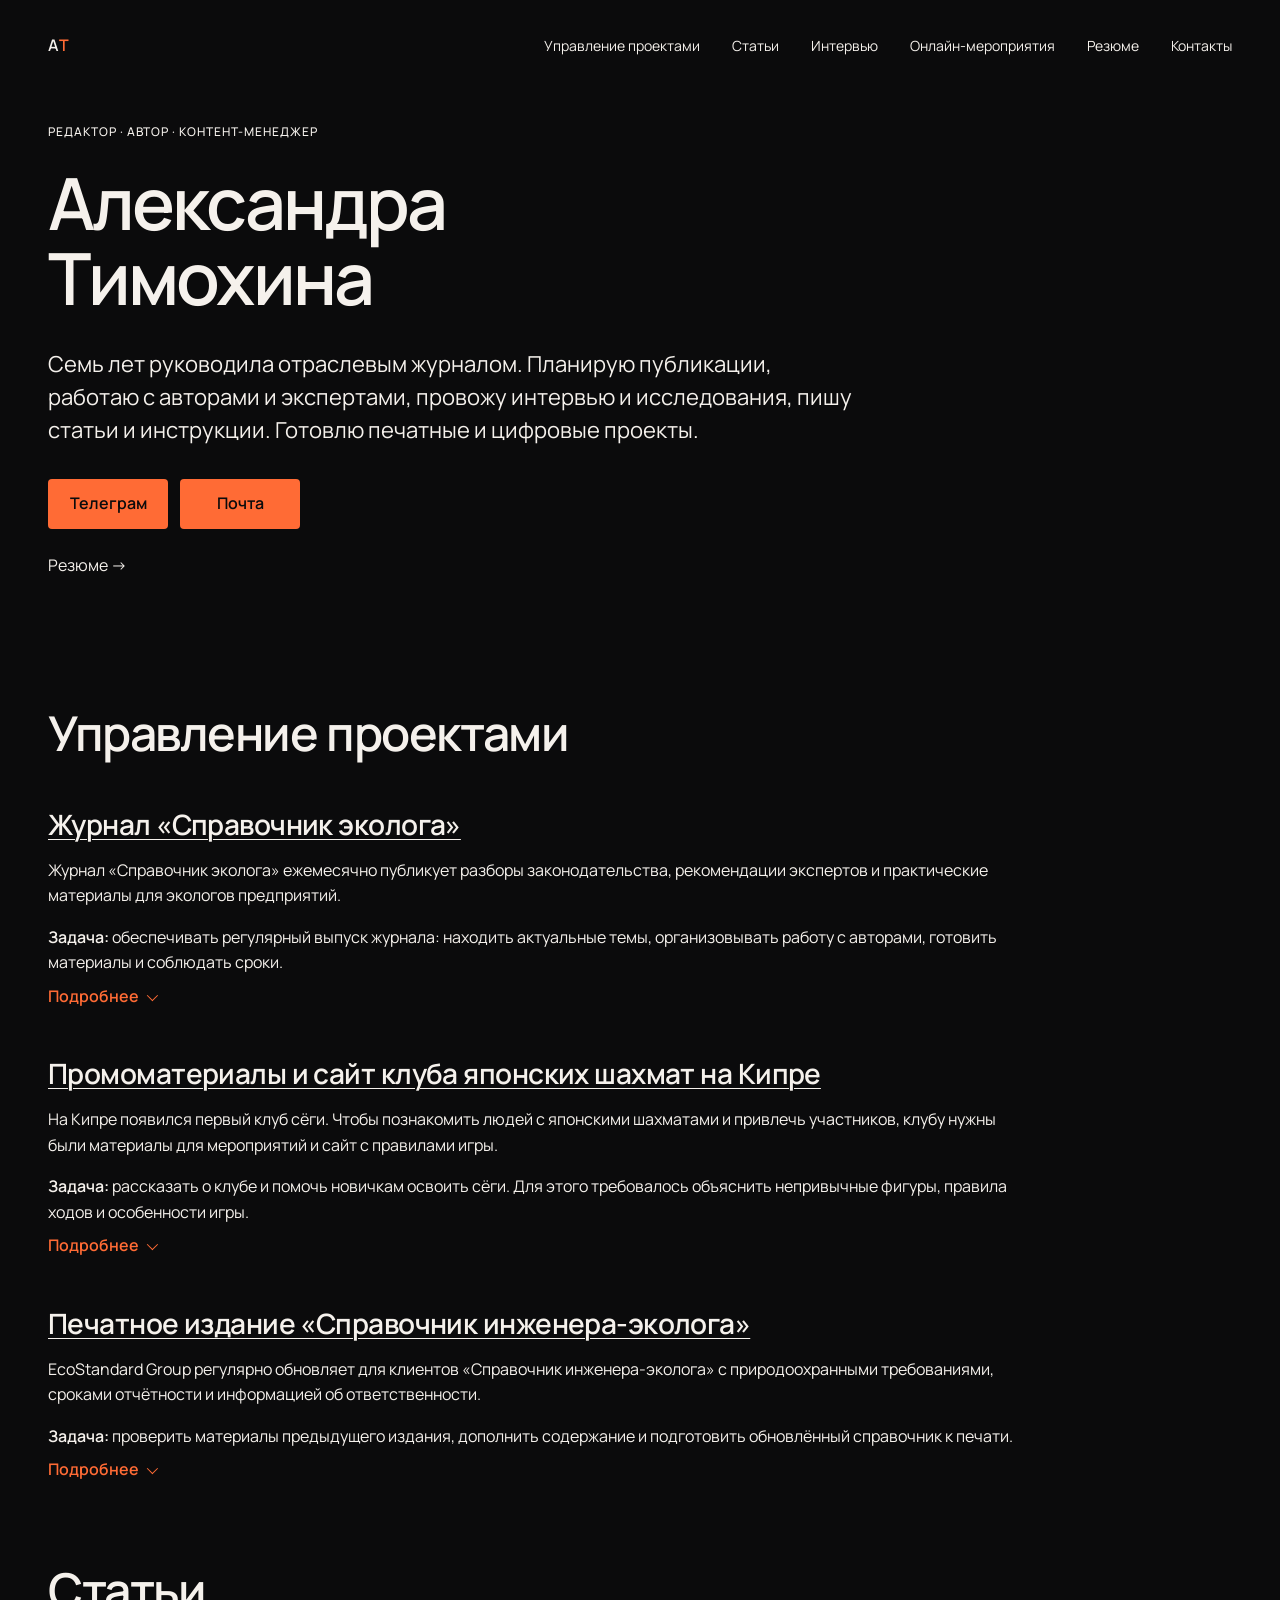
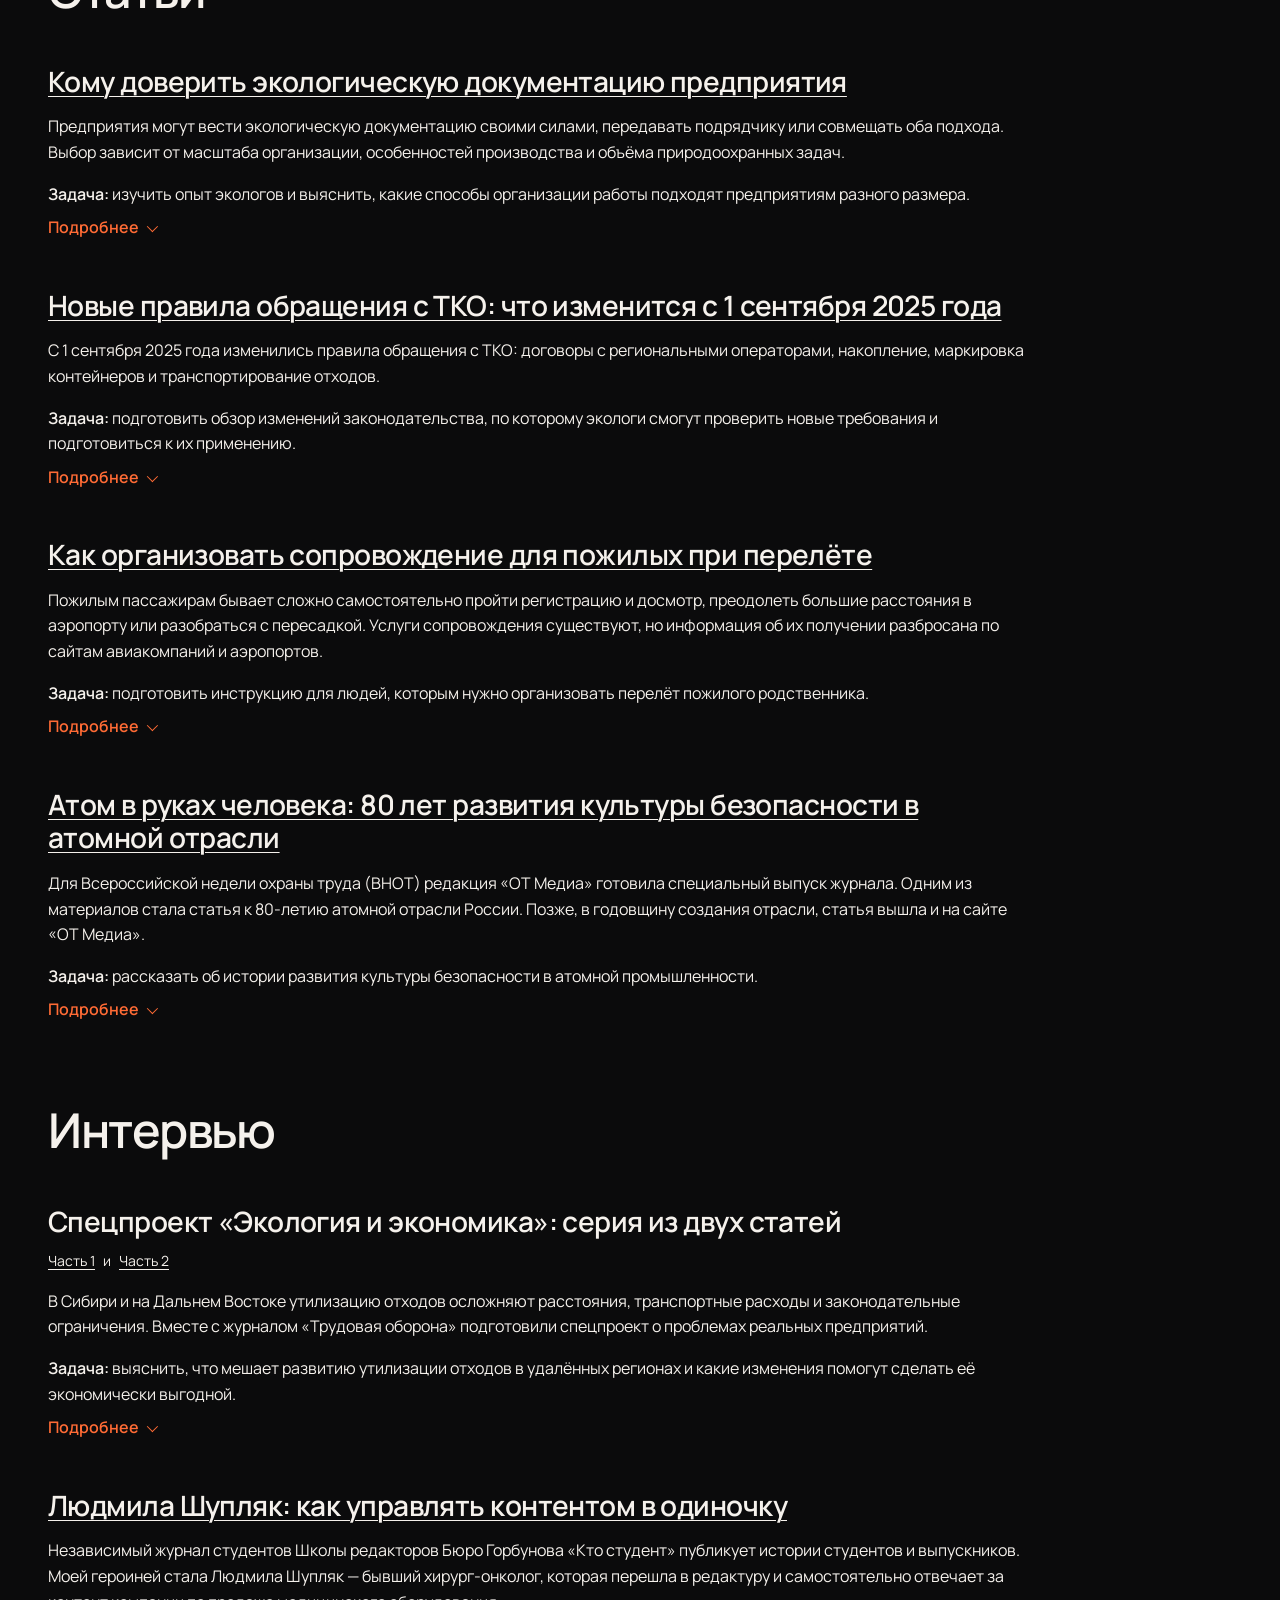
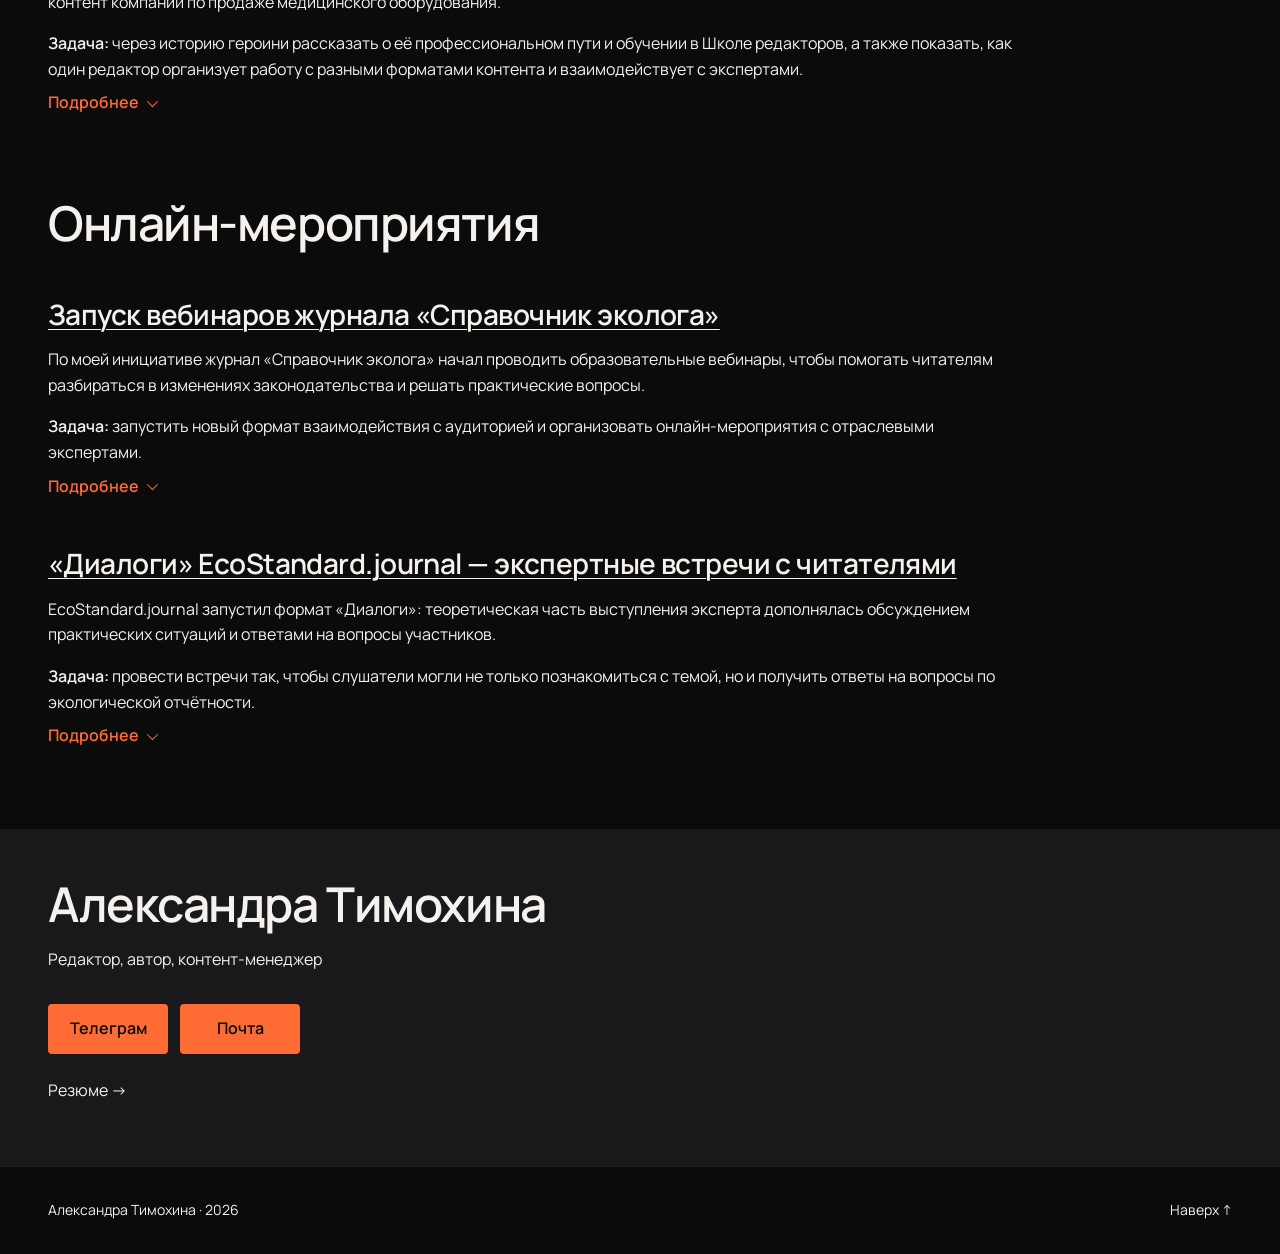
==== commit ca1b1e68: "Update resume links and mobile navigation" ====
--- a/portfolio.html
+++ b/portfolio.html
@@ -3,9 +3,9 @@
 *,*::before,*::after{box-sizing:border-box}html{scroll-behavior:smooth;scroll-padding-top:100px}body{margin:0;overflow-x:hidden;background:var(--bg-primary);color:var(--text-primary);font:400 var(--font-body)/1.6 var(--font-family);-webkit-font-smoothing:antialiased}body.menu-open{overflow:hidden}p,h1,h2,h3{margin:0}a{color:inherit;text-decoration-line:underline;text-decoration-color:transparent;text-underline-offset:.2em;text-decoration-thickness:1px;transition:color 160ms ease,background-color 160ms ease}a:hover{color:var(--accent-hover);text-decoration-color:currentColor}a:active{color:var(--accent)}a:focus-visible,button:focus-visible{outline:2px solid var(--text-primary);outline-offset:3px}.container{width:min(calc(100% - 2*var(--page-gutter)),var(--container-max));margin-inline:auto}.skip-link{position:fixed;top:var(--space-4);left:var(--space-4);z-index:100;padding:var(--space-3) var(--space-4);transform:translateY(-160%);background:var(--accent);color:var(--bg-primary);font-weight:600}.skip-link:focus{transform:translateY(0)}
 .site-header{position:relative;z-index:20;padding-block:var(--space-6)}.header-inner,.footer-inner{display:flex;align-items:center;justify-content:space-between;gap:var(--space-6)}.brand{min-width:44px;min-height:44px;display:inline-flex;align-items:center;font-weight:600;text-decoration:none}.brand-accent{color:var(--accent)}.nav-list{display:flex;align-items:center;gap:var(--space-8);margin:0;padding:0;list-style:none}.nav-list a{min-height:44px;display:inline-flex;align-items:center;color:var(--text-secondary);font-size:var(--font-secondary)}.nav-list a:hover,.nav-list a[aria-current]{color:var(--text-primary)}.menu-toggle{display:none;min-height:44px;padding:0;border:0;background:transparent;color:var(--text-primary);font:600 var(--font-secondary)/1.5 var(--font-family);cursor:pointer}
 .hero{display:grid;grid-template-columns:repeat(12,minmax(0,1fr));column-gap:var(--grid-gap);padding-block:var(--space-8) var(--space-12)}.hero>*{grid-column:1/span 10}.hero h1{margin-top:var(--space-6);font-size:var(--font-h1);font-weight:600;line-height:1.05;letter-spacing:-.04em}.eyebrow{margin-top:0;color:var(--text-secondary);font-size:var(--font-caption);font-weight:500;letter-spacing:.08em;line-height:1.4;text-transform:uppercase}.hero-lead{max-width:62ch;margin-top:var(--space-8);font-size:var(--font-lead);line-height:1.5}.contact-actions{display:flex;flex-wrap:wrap;gap:var(--space-3);margin-top:var(--space-8)}.button{min-width:120px;min-height:48px;display:inline-flex;align-items:center;justify-content:center;padding:12px 20px;border-radius:var(--radius-control);background:var(--accent);color:var(--bg-primary);font-weight:600;text-decoration:none}.button:hover{background:var(--accent-hover);color:var(--bg-primary);text-decoration:none}.button:active{background:var(--accent-active)}.page-link{width:fit-content;display:inline-block;margin-top:var(--space-6);color:var(--text-primary);font-size:var(--font-body);font-weight:400;text-decoration-color:transparent}.page-link:hover{text-decoration-color:currentColor}
-.portfolio-section{display:grid;grid-template-columns:repeat(12,minmax(0,1fr));column-gap:var(--grid-gap);padding-top:var(--space-20);scroll-margin-top:56px}.portfolio-section>.section-title,.portfolio-section>.case-list{grid-column:1/span 10}.section-title{max-width:none;margin:0 0 var(--space-12);font-size:var(--font-h2);font-weight:600;letter-spacing:-.03em;line-height:1.12}.case-list{display:flex;flex-direction:column;gap:var(--space-12)}.case-title{font-size:var(--font-entry);font-weight:600;line-height:1.2;letter-spacing:-.02em}.case-title a{text-decoration-line:underline;text-decoration-thickness:.5px;text-underline-offset:.16em}.case-title+.case-context{margin-top:var(--space-4)}.case-context{margin:0;color:var(--text-primary);font-size:var(--font-body);line-height:1.6}.case-links{display:flex;flex-wrap:wrap;gap:var(--space-2);margin:var(--space-3) 0 var(--space-4);color:var(--text-secondary);font-size:var(--font-secondary)}.case-links a{text-decoration-color:currentColor}.case-disclosure{margin-top:var(--space-4)}.case-disclosure>summary{display:block;min-height:24px;cursor:pointer;list-style:none;color:var(--text-primary);line-height:1.6}.case-disclosure>summary::-webkit-details-marker{display:none}.case-disclosure>summary strong{color:var(--text-primary);font-weight:600}.disclosure-link{display:flex;width:fit-content;align-items:center;gap:var(--space-2);margin-top:var(--space-2);margin-left:0;color:var(--accent);font-weight:600;text-decoration:none;white-space:nowrap}.disclosure-chevron{width:8px;height:8px;border-right:1px solid currentColor;border-bottom:1px solid currentColor;transform:rotate(45deg) translateY(-2px);transform-origin:center;transition:transform 160ms ease}.case-disclosure[open] .disclosure-chevron{transform:rotate(225deg) translate(-1px,-1px)}.case-details{display:grid;grid-template-columns:1fr;gap:var(--space-4);margin-top:var(--space-4)}.detail-copy{margin:0;color:var(--text-primary);line-height:1.6}.detail-copy strong{color:var(--text-primary);font-weight:600}
+.portfolio-section{display:grid;grid-template-columns:repeat(12,minmax(0,1fr));column-gap:var(--grid-gap);padding-top:var(--space-20);scroll-margin-top:56px}.portfolio-section>.section-title,.portfolio-section>.case-list{grid-column:1/span 10}.section-title{max-width:none;margin:0 0 var(--space-12);font-size:var(--font-h2);font-weight:600;letter-spacing:-.03em;line-height:1.12}.case-list{display:flex;flex-direction:column;gap:var(--space-12)}.case-title{font-size:var(--font-entry);font-weight:600;line-height:1.2;letter-spacing:-.02em}.case-title a{text-decoration-line:underline;text-decoration-color:currentColor;text-decoration-thickness:.1px;text-underline-offset:.16em}.case-title+.case-context{margin-top:var(--space-4)}.case-context{margin:0;color:var(--text-primary);font-size:var(--font-body);line-height:1.6}.case-links{display:flex;flex-wrap:wrap;gap:var(--space-2);margin:var(--space-3) 0 var(--space-4);color:var(--text-secondary);font-size:var(--font-secondary)}.case-links a{text-decoration-color:currentColor}.case-disclosure{margin-top:var(--space-4)}.case-disclosure>summary{display:block;min-height:24px;cursor:pointer;list-style:none;color:var(--text-primary);line-height:1.6}.case-disclosure>summary::-webkit-details-marker{display:none}.case-disclosure>summary strong{color:var(--text-primary);font-weight:600}.disclosure-link{display:flex;width:fit-content;align-items:center;gap:var(--space-2);margin-top:var(--space-2);margin-left:0;color:var(--accent);font-weight:600;text-decoration:none;white-space:nowrap}.disclosure-chevron{width:8px;height:8px;border-right:1px solid currentColor;border-bottom:1px solid currentColor;transform:rotate(45deg) translateY(-2px);transform-origin:center;transition:transform 160ms ease}.case-disclosure[open] .disclosure-chevron{transform:rotate(225deg) translate(-1px,-1px)}.case-details{display:grid;grid-template-columns:1fr;gap:var(--space-4);margin-top:var(--space-4)}.detail-copy{margin:0;color:var(--text-primary);line-height:1.6}.detail-copy strong{color:var(--text-primary);font-weight:600}
 .contact-section{margin-top:var(--section-gap);padding-block:var(--space-12) var(--space-16);background:var(--bg-secondary)}.contact-copy .section-title{margin:0}.contact-location{margin-top:var(--space-4);color:var(--text-secondary)}.site-footer{padding-block:var(--space-8);color:var(--text-secondary);font-size:var(--font-secondary)}
 @media(max-width:1199px){:root{--font-h1:56px;--page-gutter:32px;--grid-gap:20px;--section-gap:64px}.hero,.portfolio-section{grid-template-columns:repeat(8,minmax(0,1fr))}.hero>*,.portfolio-section>.section-title,.portfolio-section>.case-list{grid-column:1/span 7}.portfolio-section{padding-top:var(--space-16)}}
-@media(max-width:767px){:root{--font-h1:40px;--font-h2:32px;--font-entry:24px;--font-lead:18px;--page-gutter:20px;--grid-gap:16px;--section-gap:56px}.site-header{padding-block:var(--space-3)}.menu-toggle{display:inline-flex;align-items:center}.site-nav{display:none;position:fixed;inset:68px 0 0;background:var(--bg-primary);z-index:20;padding:var(--space-8) var(--page-gutter);overflow-y:auto}.site-nav[data-open="true"]{display:block}.nav-list{flex-direction:column;align-items:stretch;gap:var(--space-2)}.nav-list a{min-height:56px;color:var(--text-primary);font-size:var(--font-lead)}.hero,.portfolio-section{grid-template-columns:repeat(4,minmax(0,1fr))}.hero>*,.portfolio-section>.section-title,.portfolio-section>.case-list{grid-column:1/-1}.hero{padding-block:var(--space-8) var(--space-12)}.hero-lead{margin-top:var(--space-6)}.contact-actions{display:flex;flex-wrap:nowrap}.button{width:auto}.portfolio-section{padding-top:var(--section-gap)}.section-title{margin-bottom:var(--space-8)}.case-list{gap:var(--space-8)}.case-title a{text-decoration-color:currentColor}.case-disclosure{margin-top:var(--space-4)}.case-details{grid-template-columns:1fr;gap:var(--space-4)}.contact-section{padding-block:var(--space-8) var(--space-12)}.footer-inner{gap:var(--space-4)}}
+@media(max-width:767px){:root{--font-h1:40px;--font-h2:32px;--font-entry:24px;--font-lead:18px;--page-gutter:20px;--grid-gap:16px;--section-gap:56px}.site-header{padding-block:var(--space-3)}.header-inner{overflow:hidden;gap:var(--space-4)}.brand{flex:0 0 auto}.menu-toggle{display:none}.site-nav{display:block;position:static;flex:1 1 auto;min-width:0;padding:0 var(--space-6) 0 0;overflow-x:auto;overflow-y:hidden;white-space:nowrap;scrollbar-width:none;-webkit-overflow-scrolling:touch;-webkit-mask-image:linear-gradient(to right,#000 0,#000 calc(100% - 32px),transparent 100%);mask-image:linear-gradient(to right,#000 0,#000 calc(100% - 32px),transparent 100%)}.site-nav::-webkit-scrollbar{display:none}.site-nav[data-open="true"]{display:block}.nav-list{width:max-content;flex-direction:row;align-items:center;gap:var(--space-6)}.nav-list a{flex:0 0 auto;min-height:44px;color:var(--text-primary);font-size:var(--font-body)}.hero,.portfolio-section{grid-template-columns:repeat(4,minmax(0,1fr))}.hero>*,.portfolio-section>.section-title,.portfolio-section>.case-list{grid-column:1/-1}.hero{padding-block:var(--space-8) var(--space-12)}.hero-lead{margin-top:var(--space-6)}.contact-actions{display:flex;flex-wrap:nowrap}.button{width:auto}.portfolio-section{padding-top:var(--section-gap)}.section-title{margin-bottom:var(--space-8)}.case-list{gap:var(--space-8)}.case-title a{text-decoration-color:currentColor}.case-disclosure{margin-top:var(--space-4)}.case-details{grid-template-columns:1fr;gap:var(--space-4)}.contact-section{padding-block:var(--space-8) var(--space-12)}.footer-inner{gap:var(--space-4)}}
 @media(prefers-reduced-motion:reduce){html{scroll-behavior:auto}*,*::before,*::after{scroll-behavior:auto!important;transition-duration:.01ms!important}}
 </style></head><body id="top"><a class="skip-link" href="#main">Перейти к содержанию</a><header class="site-header"><div class="container header-inner"><a class="brand" href="./index.html" aria-label="Александра Тимохина — резюме">А<span class="brand-accent">Т</span></a><button class="menu-toggle" type="button" aria-expanded="false" aria-controls="site-nav">Меню</button><nav id="site-nav" class="site-nav" aria-label="Основная навигация"><ul class="nav-list"><li><a href="#management">Управление проектами</a></li><li><a href="#articles">Статьи</a></li><li><a href="#interviews">Интервью</a></li><li><a href="#events">Онлайн-мероприятия</a></li><li><a href="./index.html">Резюме</a></li><li><a href="#contacts">Контакты</a></li></ul></nav></div></header><main id="main"><section class="hero container" aria-labelledby="hero-title"><p class="eyebrow">Редактор · автор · контент-менеджер</p><h1 id="hero-title">Александра<br>Тимохина</h1><p class="hero-lead">Семь лет руководила отраслевым журналом. Планирую публикации, работаю с авторами и экспертами, провожу интервью и исследования, пишу статьи и инструкции. Готовлю печатные и цифровые проекты.</p><div class="contact-actions" aria-label="Способы связи"><a class="button" href="https://t.me/tim_alexandra">Телеграм</a><a class="button" href="mailto:aki_irbis@mail.ru">Почта</a></div><a class="page-link" href="./index.html">Резюме →</a></section><div class="container"><section class="portfolio-section" id="management" aria-labelledby="heading-management"><h2 id="heading-management" class="section-title">Управление проектами</h2><div class="case-list"><article class="portfolio-case" id="case-01"><h3 class="case-title"><a href="https://www.profiz.ru/eco/" target="_blank" rel="noopener noreferrer">Журнал «Справочник эколога»</a></h3><p class="case-context">Журнал «Справочник эколога» ежемесячно публикует разборы законодательства, рекомендации экспертов и практические материалы для экологов предприятий.</p><details class="case-disclosure"><summary><strong>Задача:</strong> <span>обеспечивать регулярный выпуск журнала: находить актуальные темы, организовывать работу с авторами, готовить материалы и соблюдать сроки.</span> <span class="disclosure-link">Подробнее<span class="disclosure-chevron"></span></span></summary><div class="case-details"><div class="case-detail"><p class="detail-copy"><strong>Что сделала:</strong> составляла тематические планы, подбирала авторов и экспертов, редактировала рукописи, согласовывала материалы и контролировала подготовку номеров. Развивала авторскую базу, запускала рубрики и новые форматы взаимодействия с читателями.</p></div><div class="case-detail"><p class="detail-copy"><strong>Результат:</strong> семь лет руководила журналом. В каждом номере выходило 11–14 материалов, над которыми работали 8–10 авторов. Сформировала базу из более чем 100 авторов и экспертов.</p></div></div></details></article><article class="portfolio-case" id="case-02"><h3 class="case-title"><a href="https://shogi.cy/" target="_blank" rel="noopener noreferrer">Промоматериалы и сайт клуба японских шахмат на Кипре</a></h3><p class="case-context">На Кипре появился первый клуб сёги. Чтобы познакомить людей с японскими шахматами и привлечь участников, клубу нужны были материалы для мероприятий и сайт с правилами игры.</p><details class="case-disclosure"><summary><strong>Задача:</strong> <span>рассказать о клубе и помочь новичкам освоить сёги. Для этого требовалось объяснить непривычные фигуры, правила ходов и особенности игры.</span> <span class="disclosure-link">Подробнее<span class="disclosure-chevron"></span></span></summary><div class="case-details"><div class="case-detail"><p class="detail-copy"><strong>Что сделала:</strong> вместе с дизайнерами разработала графическую подачу правил, структуру буклета, тексты и схемы. Подготовила тексты на трёх языках — русском, английском и греческом. По макету дизайнера сверстала адаптивный сайт на HTML/CSS с помощью ИИ.</p></div><div class="case-detail"><p class="detail-copy"><strong>Результат:</strong> запустили сайт на английском языке. На Cyprus Comic Con раздали 100 буклетов, которые посетители использовали как шпаргалки. Новички сыграли более 30 партий, за два дня к клубу присоединились первые девять человек.</p></div></div></details></article><article class="portfolio-case" id="case-03"><h3 class="case-title"><a href="https://ecostandardgroup.ru/services/consulting/spravochnik-ekologa-ot-ecostandard-group-nastolnaya-kniga-inzhenera-ekologa/" target="_blank" rel="noopener noreferrer">Печатное издание «Справочник инженера-эколога»</a></h3><p class="case-context">EcoStandard Group регулярно обновляет для клиентов «Справочник инженера-эколога» с природоохранными требованиями, сроками отчётности и информацией об ответственности.</p><details class="case-disclosure"><summary><strong>Задача:</strong> <span>проверить материалы предыдущего издания, дополнить содержание и подготовить обновлённый справочник к печати.</span> <span class="disclosure-link">Подробнее<span class="disclosure-chevron"></span></span></summary><div class="case-details"><div class="case-detail"><p class="detail-copy"><strong>Что сделала:</strong> сверила содержание с действующими нормативными правовыми актами, самостоятельно переработала разделы об обращении с отходами и экологической документации. Обновила таблицу административной ответственности и календарь отчётности на 2026 год. Для других разделов подготовила задания внутренним экспертам, установила сроки и собрала материалы. Поэтапно передавала тексты дизайнеру, проверяла готовые макеты и вычитывала их вместе с корректором.</p></div><div class="case-detail"><p class="detail-copy"><strong>Результат:</strong> за шесть недель обновили около 40% содержания и выпустили справочник объёмом 120 страниц.</p></div></div></details></article></div></section><section class="portfolio-section" id="articles" aria-labelledby="heading-articles"><h2 id="heading-articles" class="section-title">Статьи</h2><div class="case-list"><article class="portfolio-case" id="case-04"><h3 class="case-title"><a href="https://journal.ecostandard.ru/eco/kontekst/ekologicheskaya-dokumentatsiya-predpriyatiya-komu-doverit-razrabotku-i-vedenie-/" target="_blank" rel="noopener noreferrer">Кому доверить экологическую документацию предприятия</a></h3><p class="case-context">Предприятия могут вести экологическую документацию своими силами, передавать подрядчику или совмещать оба подхода. Выбор зависит от масштаба организации, особенностей производства и объёма природоохранных задач.</p><details class="case-disclosure"><summary><strong>Задача:</strong> <span>изучить опыт экологов и выяснить, какие способы организации работы подходят предприятиям разного размера.</span> <span class="disclosure-link">Подробнее<span class="disclosure-chevron"></span></span></summary><div class="case-details"><div class="case-detail"><p class="detail-copy"><strong>Что сделала:</strong> самостоятельно разработала анкету, нашла респондентов и экспертов, договорилась о распространении опроса на четырёх профильных площадках. Обработала ответы специалистов, выделила типичные проблемы и сгруппировала рекомендации в зависимости от численности сотрудников предприятия. На основе исследования написала статью.</p></div><div class="case-detail"><p class="detail-copy"><strong>Результат:</strong> в исследовании приняли участие 60 специалистов. Статья набрала более 2000 просмотров на сайте EcoStandard.journal. В ходе работы появились контакты новых экспертов и потенциальных авторов.</p></div></div></details></article><article class="portfolio-case" id="case-05"><h3 class="case-title"><a href="https://journal.ecostandard.ru/eco/razbor-zakonodatelstva/novye-pravila-obrashcheniya-s-tko-chto-izmenitsya-s-1-sentyabrya-2025-goda/" target="_blank" rel="noopener noreferrer">Новые правила обращения с ТКО: что изменится с 1 сентября 2025 года</a></h3><p class="case-context">С 1 сентября 2025 года изменились правила обращения с ТКО: договоры с региональными операторами, накопление, маркировка контейнеров и транспортирование отходов.</p><details class="case-disclosure"><summary><strong>Задача:</strong> <span>подготовить обзор изменений законодательства, по которому экологи смогут проверить новые требования и подготовиться к их применению.</span> <span class="disclosure-link">Подробнее<span class="disclosure-chevron"></span></span></summary><div class="case-details"><div class="case-detail"><p class="detail-copy"><strong>Что сделала:</strong> изучила нормативные правовые акты, сравнила новые требования с прежними и сгруппировала изменения по темам. Отдельно разобрала обязанности региональных операторов, порядок заключения договоров, требования к площадкам накопления и правила транспортирования отходов.</p></div><div class="case-detail"><p class="detail-copy"><strong>Результат:</strong> статья стала самой читаемой публикацией EcoStandard.journal за рассматриваемый период: более 40 000 просмотров за первые полгода. При последней проверке счётчик сайта показывал более 53 000 просмотров.</p></div></div></details></article><article class="portfolio-case" id="case-06"><h3 class="case-title"><a href="https://vkcyprus.com/useful/1467412362048-kak-organizovat-soprovozhdenie-dlya-pozhilyh-pri-perelyote/" target="_blank" rel="noopener noreferrer">Как организовать сопровождение для пожилых при перелёте</a></h3><p class="case-context">Пожилым пассажирам бывает сложно самостоятельно пройти регистрацию и досмотр, преодолеть большие расстояния в аэропорту или разобраться с пересадкой. Услуги сопровождения существуют, но информация об их получении разбросана по сайтам авиакомпаний и аэропортов.</p><details class="case-disclosure"><summary><strong>Задача:</strong> <span>подготовить инструкцию для людей, которым нужно организовать перелёт пожилого родственника.</span> <span class="disclosure-link">Подробнее<span class="disclosure-chevron"></span></span></summary><div class="case-details"><div class="case-detail"><p class="detail-copy"><strong>Что сделала:</strong> изучила правила нескольких авиакомпаний и аэропортов, сравнила три способа заказа сопровождения и проверила процесс на собственном опыте. Описала весь путь пассажира — от обращения за помощью до прибытия в конечный пункт. Добавила практические рекомендации и чек-лист подготовки к перелёту.</p></div><div class="case-detail"><p class="detail-copy"><strong>Результат:</strong> статья опубликована в «Вестнике Кипра». Читатели получили инструкцию, которой можно воспользоваться при организации перелёта разными авиакомпаниями. На момент последней проверки публикация набрала более 11 400 прочтений.</p></div></div></details></article><article class="portfolio-case" id="case-07"><h3 class="case-title"><a href="https://www.ot-media.ru/hse/kontekst/atom-v-rukakh-cheloveka-80-let-razvitiya-kultury-bezopasnosti-v-atomnoy-otrasli" target="_blank" rel="noopener noreferrer">Атом в руках человека: 80 лет развития культуры безопасности в атомной отрасли</a></h3><p class="case-context">Для Всероссийской недели охраны труда (ВНОТ) редакция «ОТ Медиа» готовила специальный выпуск журнала. Одним из материалов стала статья к 80-летию атомной отрасли России. Позже, в годовщину создания отрасли, статья вышла и на сайте «ОТ Медиа».</p><details class="case-disclosure"><summary><strong>Задача:</strong> <span>рассказать об истории развития культуры безопасности в атомной промышленности.</span> <span class="disclosure-link">Подробнее<span class="disclosure-chevron"></span></span></summary><div class="case-details"><div class="case-detail"><p class="detail-copy"><strong>Что сделала:</strong> запросила информацию у «Росатома», изучила исторические и отраслевые материалы, выделила ключевые этапы развития атомной промышленности и сопоставила их с изменениями в охране труда. Выстроила структуру статьи от истории отрасли до современных подходов к безопасности работников. Готовый материал согласовала с «Росатомом».</p></div><div class="case-detail"><p class="detail-copy"><strong>Результат:</strong> статья вышла в печатном журнале к ВНОТ и на сайте «ОТ Медиа».</p></div></div></details></article></div></section><section class="portfolio-section" id="interviews" aria-labelledby="heading-interviews"><h2 id="heading-interviews" class="section-title">Интервью</h2><div class="case-list"><article class="portfolio-case" id="case-08"><h3 class="case-title">Спецпроект «Экология и экономика»: серия из двух статей</h3><p class="case-links"><a href="https://journal.ecostandard.ru/special/nature-safety/ekologiya-i-ekonomika-utilizatoram-nuzhny-ponyatnye-i-vypolnimye-zakony/" target="_blank" rel="noopener noreferrer">Часть 1</a><span>и</span><a href="https://journal.ecostandard.ru/special/nature-safety/ekologiya-i-ekonomika-kak-sdelat-utilizatsiyu-v-otdalennykh-regionakh-vygodnoy/" target="_blank" rel="noopener noreferrer">Часть 2</a></p><p class="case-context">В Сибири и на Дальнем Востоке утилизацию отходов осложняют расстояния, транспортные расходы и законодательные ограничения. Вместе с журналом «Трудовая оборона» подготовили спецпроект о проблемах реальных предприятий.</p><details class="case-disclosure"><summary><strong>Задача:</strong> <span>выяснить, что мешает развитию утилизации отходов в удалённых регионах и какие изменения помогут сделать её экономически выгодной.</span> <span class="disclosure-link">Подробнее<span class="disclosure-chevron"></span></span></summary><div class="case-details"><div class="case-detail"><p class="detail-copy"><strong>Что сделала:</strong> нашла представителей предприятий-утилизаторов из Сибири и Дальнего Востока, договорилась об интервью и подготовила вопросы об экономике, логистике, законодательных барьерах и практических проблемах. Провела интервью, обработала ответы и собрала две статьи: о законодательных ограничениях и об экономике утилизации в удалённых регионах. Согласовала с партнёрским журналом формат публикаций и взаимное продвижение.</p></div><div class="case-detail"><p class="detail-copy"><strong>Результат:</strong> две статьи набрали более 1000 просмотров. Партнёры рассказали о проекте на своём сайте и в соцсетях. За период проекта аудитория телеграм-канала EcoStandard.journal выросла на 45 подписчиков.</p></div></div></details></article><article class="portfolio-case" id="case-09"><h3 class="case-title"><a href="https://ktostudent.ru/ljudmila-shupljak/" target="_blank" rel="noopener noreferrer">Людмила Шупляк: как управлять контентом в одиночку</a></h3><p class="case-context">Независимый журнал студентов Школы редакторов Бюро Горбунова «Кто студент» публикует истории студентов и выпускников. Моей героиней стала Людмила Шупляк — бывший хирург-онколог, которая перешла в редактуру и самостоятельно отвечает за контент компании по продаже медицинского оборудования.</p><details class="case-disclosure"><summary><strong>Задача:</strong> <span>через историю героини рассказать о её профессиональном пути и обучении в Школе редакторов, а также показать, как один редактор организует работу с разными форматами контента и взаимодействует с экспертами.</span> <span class="disclosure-link">Подробнее<span class="disclosure-chevron"></span></span></summary><div class="case-details"><div class="case-detail"><p class="detail-copy"><strong>Что сделала:</strong> подготовила вопросы, провела 40-минутное интервью и расшифровала запись. Выстроила последовательность повествования, отредактировала ответы и согласовала текст с героиней. Предложила визуальные вставки для оформления публикации.</p></div><div class="case-detail"><p class="detail-copy"><strong>Результат:</strong> интервью опубликовано 13 апреля 2026 года в журнале «Кто студент».</p></div></div></details></article></div></section><section class="portfolio-section" id="events" aria-labelledby="heading-events"><h2 id="heading-events" class="section-title">Онлайн-мероприятия</h2><div class="case-list"><article class="portfolio-case" id="case-10"><h3 class="case-title"><a href="https://www.profiz.ru/eco/webinars/" target="_blank" rel="noopener noreferrer">Запуск вебинаров журнала «Справочник эколога»</a></h3><p class="case-context">По моей инициативе журнал «Справочник эколога» начал проводить образовательные вебинары, чтобы помогать читателям разбираться в изменениях законодательства и решать практические вопросы.</p><details class="case-disclosure"><summary><strong>Задача:</strong> <span>запустить новый формат взаимодействия с аудиторией и организовать онлайн-мероприятия с отраслевыми экспертами.</span> <span class="disclosure-link">Подробнее<span class="disclosure-chevron"></span></span></summary><div class="case-details"><div class="case-detail"><p class="detail-copy"><strong>Что сделала:</strong> подбирала темы с учётом вопросов читателей и изменений законодательства, находила экспертов, договаривалась об участии, согласовывала содержание выступлений. Участвовала в подготовке программ, анонсов и продвижении вебинаров.</p></div><div class="case-detail"><p class="detail-copy"><strong>Результат:</strong> запустили серию вебинаров, которые собирали от 250 до 450 участников. Формат работает как минимум с 2019 года: журнал продолжает проводить вебинары.</p></div></div></details></article><article class="portfolio-case" id="case-11"><h3 class="case-title"><a href="https://journal.ecostandard.ru/webinars/" target="_blank" rel="noopener noreferrer">«Диалоги» EcoStandard.journal — экспертные встречи с читателями</a></h3><p class="case-context">EcoStandard.journal запустил формат «Диалоги»: теоретическая часть выступления эксперта дополнялась обсуждением практических ситуаций и ответами на вопросы участников.</p><details class="case-disclosure"><summary><strong>Задача:</strong> <span>провести встречи так, чтобы слушатели могли не только познакомиться с темой, но и получить ответы на вопросы по экологической отчётности.</span> <span class="disclosure-link">Подробнее<span class="disclosure-chevron"></span></span></summary><div class="case-details"><div class="case-detail"><p class="detail-copy"><strong>Что сделала:</strong> изучала темы встреч, готовила собственные вопросы спикерам и отбирала вопросы, заранее присланные читателями. Во время эфиров представляла журнал, модерировала обсуждение, следила за чатом, задавала экспертам вопросы участников и уточняла ответы. Также делилась рекомендациями по экологической отчётности на основе собственного опыта эколога и редактора.</p></div><div class="case-detail"><p class="detail-copy"><strong>Результат:</strong> выступила модератором трёх экспертных встреч, посвящённых экологической отчётности, производственному экологическому контролю, плате за НВОС и расширенной ответственности производителей. Эфиры собирали от 180 до 230 слушателей.</p></div></div></details></article></div></section></div><section class="contact-section" id="contacts" aria-labelledby="contacts-title"><div class="container contact-copy"><h2 class="section-title" id="contacts-title">Александра Тимохина</h2><p class="contact-location">Редактор, автор, контент-менеджер</p><div class="contact-actions" aria-label="Способы связи"><a class="button" href="https://t.me/tim_alexandra">Телеграм</a><a class="button" href="mailto:aki_irbis@mail.ru">Почта</a></div><a class="page-link" href="./index.html">Резюме →</a></div></section></main><footer class="site-footer"><div class="container footer-inner"><p>Александра Тимохина · 2026</p><a href="#top">Наверх ↑</a></div></footer><script>(()=>{const button=document.querySelector('.menu-toggle');const nav=document.getElementById('site-nav');function close(){button.setAttribute('aria-expanded','false');button.textContent='Меню';nav.dataset.open='false';document.body.classList.remove('menu-open')}button.addEventListener('click',()=>{const open=button.getAttribute('aria-expanded')!=='true';button.setAttribute('aria-expanded',String(open));button.textContent=open?'Закрыть':'Меню';nav.dataset.open=String(open);document.body.classList.toggle('menu-open',open)});nav.querySelectorAll('a').forEach(a=>a.addEventListener('click',close));window.addEventListener('keydown',e=>{if(e.key==='Escape')close()});window.matchMedia('(min-width:768px)').addEventListener('change',e=>{if(e.matches)close()})})();</script></body></html>
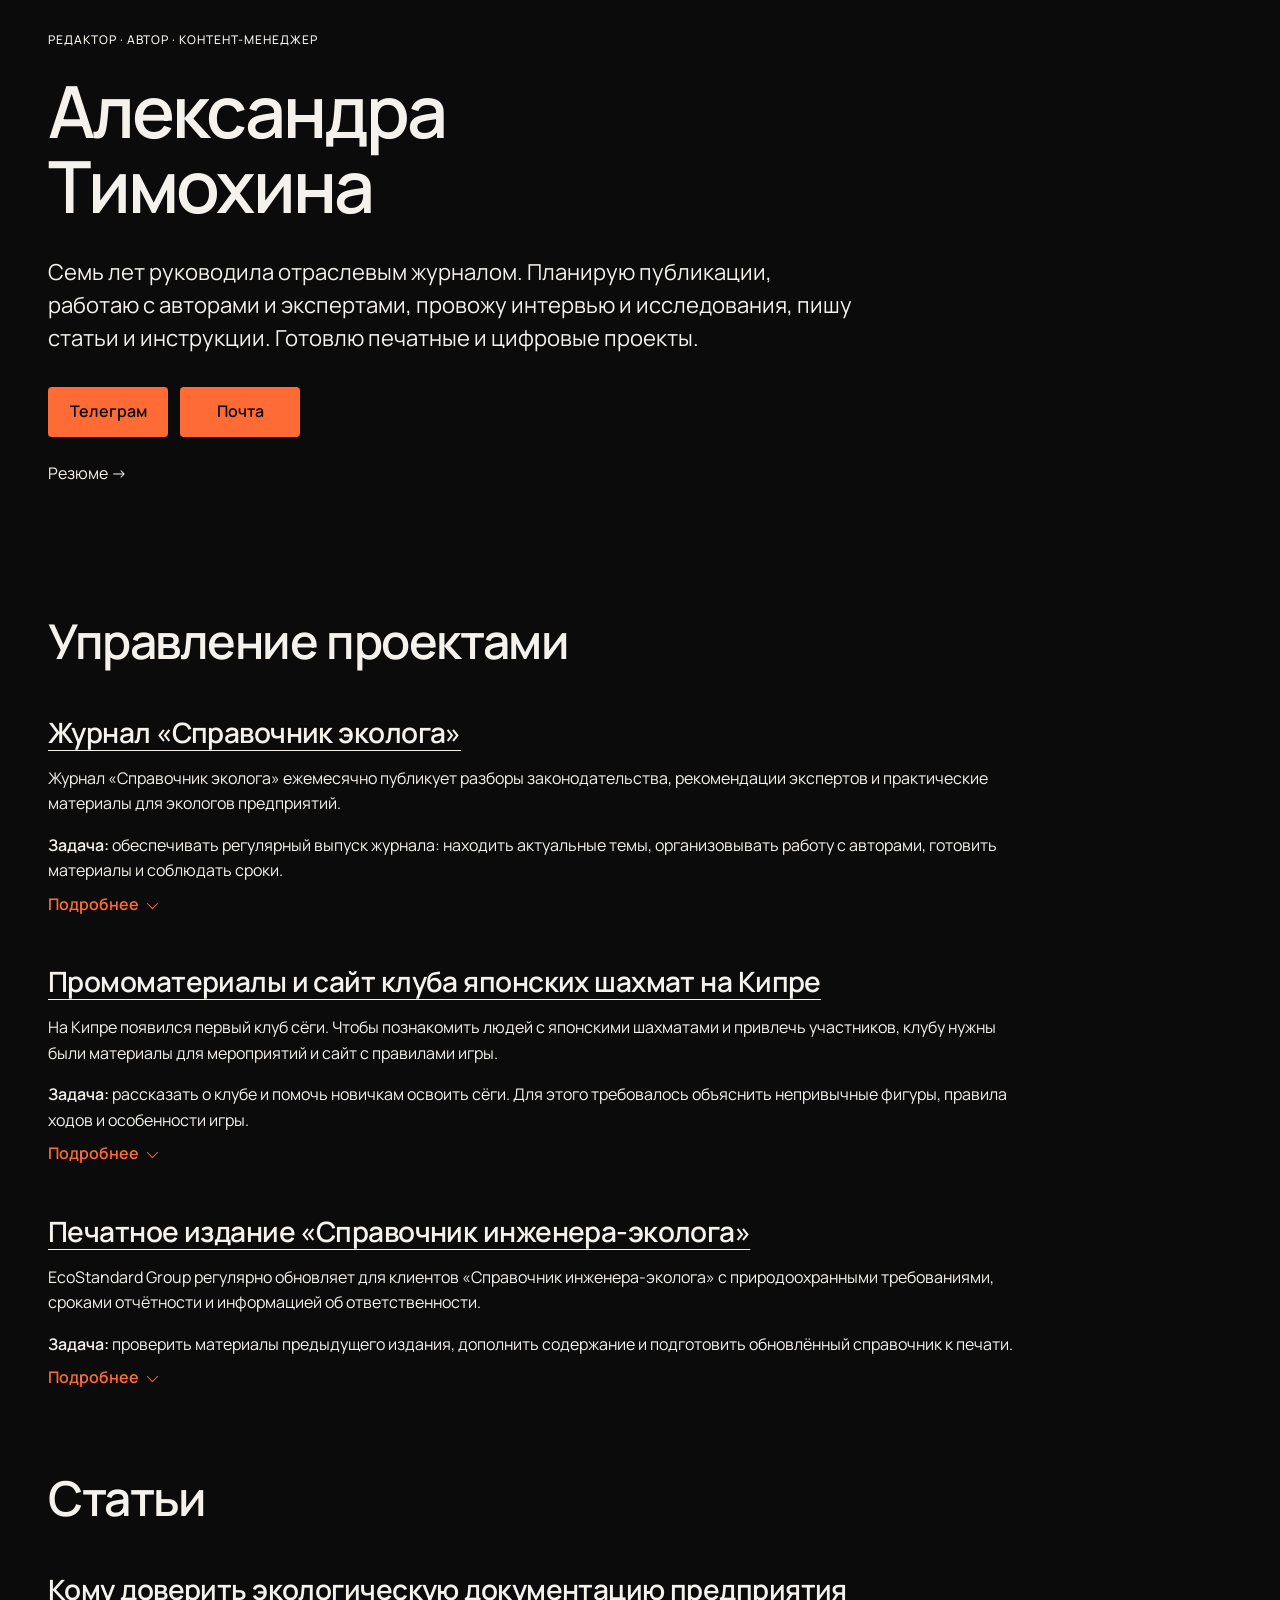
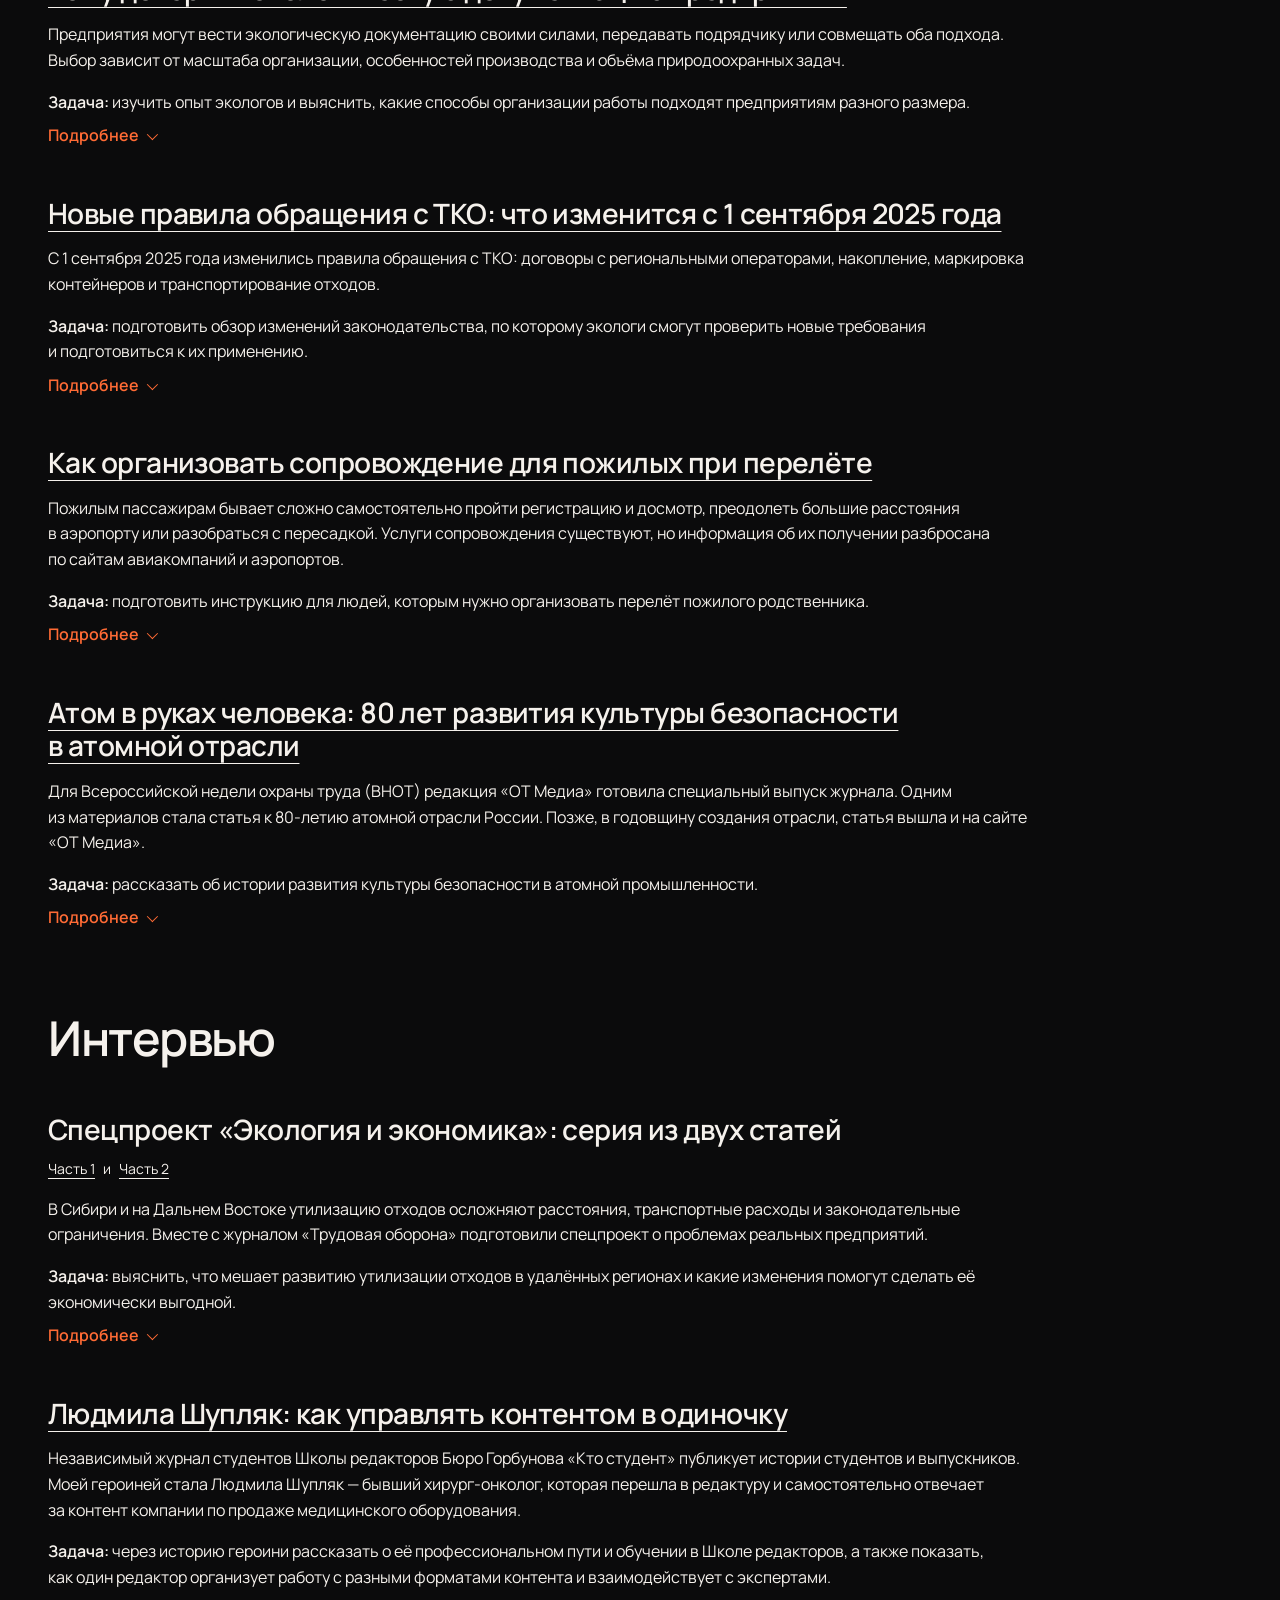
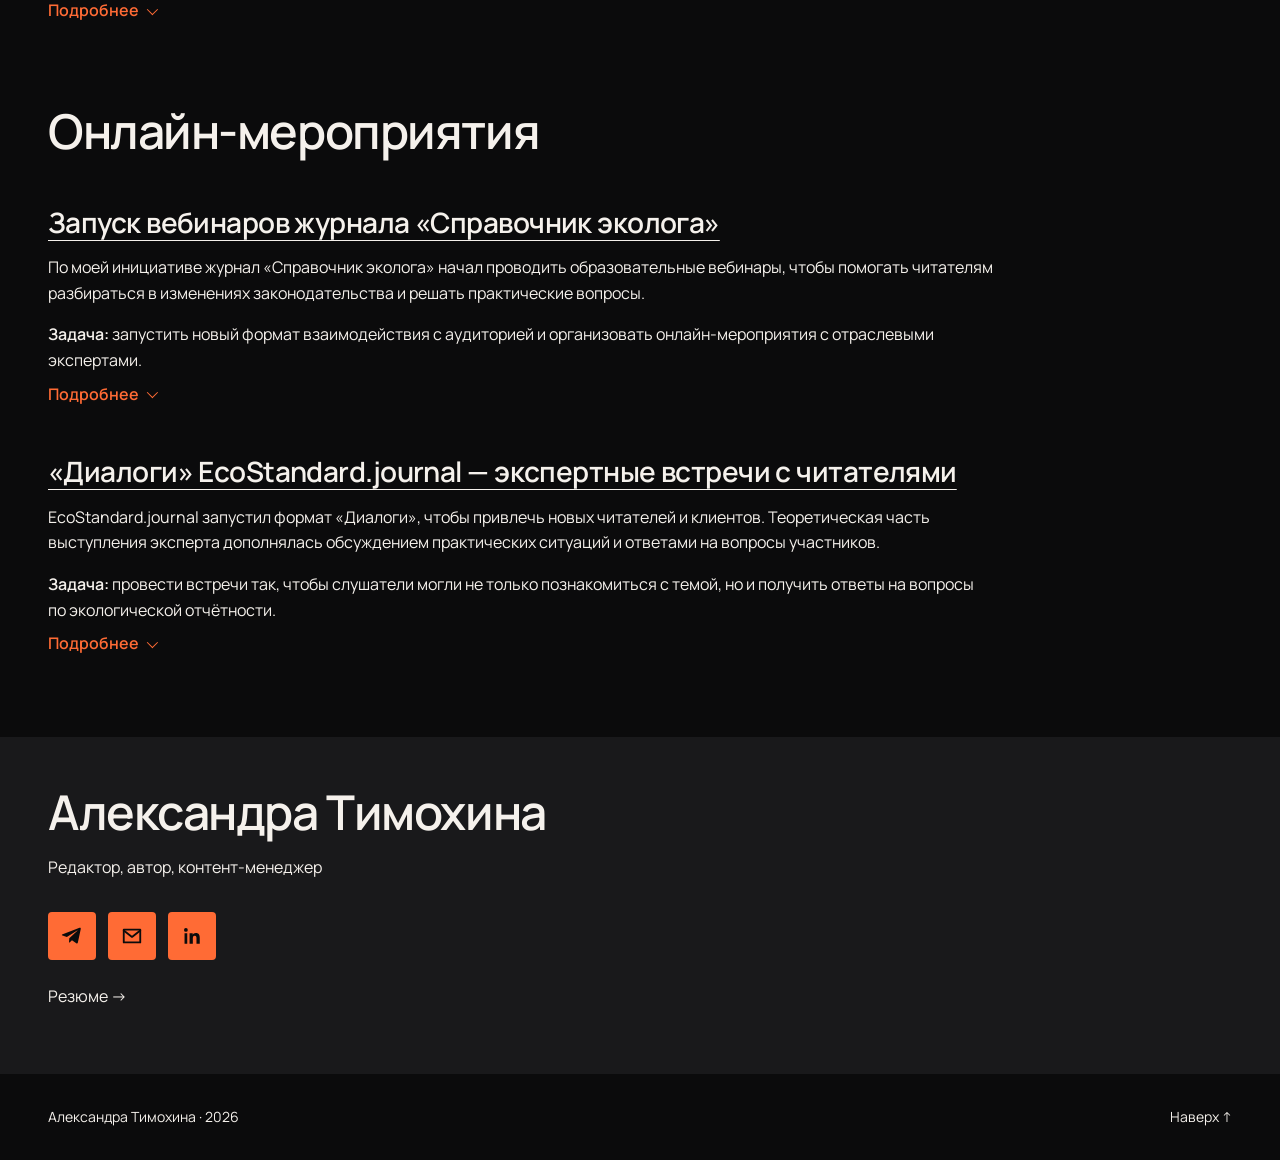
==== commit 2ca8be46: "Publish final resume and portfolio" ====
--- a/portfolio.html
+++ b/portfolio.html
@@ -1,11 +1,332 @@
-<!doctype html><html lang="ru"><head><meta charset="utf-8"><meta name="viewport" content="width=device-width,initial-scale=1"><meta name="theme-color" content="#0b0b0c"><meta name="description" content="Портфолио Александры Тимохиной: редакционные проекты, статьи, интервью и онлайн-мероприятия."><title>Портфолио — Александра Тимохина</title><link rel="preconnect" href="https://fonts.googleapis.com"><link rel="preconnect" href="https://fonts.gstatic.com" crossorigin><link href="https://fonts.googleapis.com/css2?family=Manrope:wght@400;500;600&amp;display=swap" rel="stylesheet"><style>
-:root{--bg-primary:#0b0b0c;--bg-secondary:#19191b;--text-primary:#f5f1ec;--text-secondary:#f5f1ec;--accent:#ff6b35;--accent-hover:#ff875a;--accent-active:#e95320;--font-family:"Manrope",sans-serif;--font-h1:72px;--font-h2:48px;--font-entry:28px;--font-lead:22px;--font-body:16px;--font-secondary:14px;--font-caption:12px;--space-2:8px;--space-3:12px;--space-4:16px;--space-6:24px;--space-8:32px;--space-12:48px;--space-16:64px;--space-20:80px;--container-max:1200px;--page-gutter:48px;--grid-gap:24px;--section-gap:80px;--radius-control:4px}
-*,*::before,*::after{box-sizing:border-box}html{scroll-behavior:smooth;scroll-padding-top:100px}body{margin:0;overflow-x:hidden;background:var(--bg-primary);color:var(--text-primary);font:400 var(--font-body)/1.6 var(--font-family);-webkit-font-smoothing:antialiased}body.menu-open{overflow:hidden}p,h1,h2,h3{margin:0}a{color:inherit;text-decoration-line:underline;text-decoration-color:transparent;text-underline-offset:.2em;text-decoration-thickness:1px;transition:color 160ms ease,background-color 160ms ease}a:hover{color:var(--accent-hover);text-decoration-color:currentColor}a:active{color:var(--accent)}a:focus-visible,button:focus-visible{outline:2px solid var(--text-primary);outline-offset:3px}.container{width:min(calc(100% - 2*var(--page-gutter)),var(--container-max));margin-inline:auto}.skip-link{position:fixed;top:var(--space-4);left:var(--space-4);z-index:100;padding:var(--space-3) var(--space-4);transform:translateY(-160%);background:var(--accent);color:var(--bg-primary);font-weight:600}.skip-link:focus{transform:translateY(0)}
-.site-header{position:relative;z-index:20;padding-block:var(--space-6)}.header-inner,.footer-inner{display:flex;align-items:center;justify-content:space-between;gap:var(--space-6)}.brand{min-width:44px;min-height:44px;display:inline-flex;align-items:center;font-weight:600;text-decoration:none}.brand-accent{color:var(--accent)}.nav-list{display:flex;align-items:center;gap:var(--space-8);margin:0;padding:0;list-style:none}.nav-list a{min-height:44px;display:inline-flex;align-items:center;color:var(--text-secondary);font-size:var(--font-secondary)}.nav-list a:hover,.nav-list a[aria-current]{color:var(--text-primary)}.menu-toggle{display:none;min-height:44px;padding:0;border:0;background:transparent;color:var(--text-primary);font:600 var(--font-secondary)/1.5 var(--font-family);cursor:pointer}
-.hero{display:grid;grid-template-columns:repeat(12,minmax(0,1fr));column-gap:var(--grid-gap);padding-block:var(--space-8) var(--space-12)}.hero>*{grid-column:1/span 10}.hero h1{margin-top:var(--space-6);font-size:var(--font-h1);font-weight:600;line-height:1.05;letter-spacing:-.04em}.eyebrow{margin-top:0;color:var(--text-secondary);font-size:var(--font-caption);font-weight:500;letter-spacing:.08em;line-height:1.4;text-transform:uppercase}.hero-lead{max-width:62ch;margin-top:var(--space-8);font-size:var(--font-lead);line-height:1.5}.contact-actions{display:flex;flex-wrap:wrap;gap:var(--space-3);margin-top:var(--space-8)}.button{min-width:120px;min-height:48px;display:inline-flex;align-items:center;justify-content:center;padding:12px 20px;border-radius:var(--radius-control);background:var(--accent);color:var(--bg-primary);font-weight:600;text-decoration:none}.button:hover{background:var(--accent-hover);color:var(--bg-primary);text-decoration:none}.button:active{background:var(--accent-active)}.page-link{width:fit-content;display:inline-block;margin-top:var(--space-6);color:var(--text-primary);font-size:var(--font-body);font-weight:400;text-decoration-color:transparent}.page-link:hover{text-decoration-color:currentColor}
-.portfolio-section{display:grid;grid-template-columns:repeat(12,minmax(0,1fr));column-gap:var(--grid-gap);padding-top:var(--space-20);scroll-margin-top:56px}.portfolio-section>.section-title,.portfolio-section>.case-list{grid-column:1/span 10}.section-title{max-width:none;margin:0 0 var(--space-12);font-size:var(--font-h2);font-weight:600;letter-spacing:-.03em;line-height:1.12}.case-list{display:flex;flex-direction:column;gap:var(--space-12)}.case-title{font-size:var(--font-entry);font-weight:600;line-height:1.2;letter-spacing:-.02em}.case-title a{text-decoration-line:underline;text-decoration-color:currentColor;text-decoration-thickness:.1px;text-underline-offset:.16em}.case-title+.case-context{margin-top:var(--space-4)}.case-context{margin:0;color:var(--text-primary);font-size:var(--font-body);line-height:1.6}.case-links{display:flex;flex-wrap:wrap;gap:var(--space-2);margin:var(--space-3) 0 var(--space-4);color:var(--text-secondary);font-size:var(--font-secondary)}.case-links a{text-decoration-color:currentColor}.case-disclosure{margin-top:var(--space-4)}.case-disclosure>summary{display:block;min-height:24px;cursor:pointer;list-style:none;color:var(--text-primary);line-height:1.6}.case-disclosure>summary::-webkit-details-marker{display:none}.case-disclosure>summary strong{color:var(--text-primary);font-weight:600}.disclosure-link{display:flex;width:fit-content;align-items:center;gap:var(--space-2);margin-top:var(--space-2);margin-left:0;color:var(--accent);font-weight:600;text-decoration:none;white-space:nowrap}.disclosure-chevron{width:8px;height:8px;border-right:1px solid currentColor;border-bottom:1px solid currentColor;transform:rotate(45deg) translateY(-2px);transform-origin:center;transition:transform 160ms ease}.case-disclosure[open] .disclosure-chevron{transform:rotate(225deg) translate(-1px,-1px)}.case-details{display:grid;grid-template-columns:1fr;gap:var(--space-4);margin-top:var(--space-4)}.detail-copy{margin:0;color:var(--text-primary);line-height:1.6}.detail-copy strong{color:var(--text-primary);font-weight:600}
-.contact-section{margin-top:var(--section-gap);padding-block:var(--space-12) var(--space-16);background:var(--bg-secondary)}.contact-copy .section-title{margin:0}.contact-location{margin-top:var(--space-4);color:var(--text-secondary)}.site-footer{padding-block:var(--space-8);color:var(--text-secondary);font-size:var(--font-secondary)}
-@media(max-width:1199px){:root{--font-h1:56px;--page-gutter:32px;--grid-gap:20px;--section-gap:64px}.hero,.portfolio-section{grid-template-columns:repeat(8,minmax(0,1fr))}.hero>*,.portfolio-section>.section-title,.portfolio-section>.case-list{grid-column:1/span 7}.portfolio-section{padding-top:var(--space-16)}}
-@media(max-width:767px){:root{--font-h1:40px;--font-h2:32px;--font-entry:24px;--font-lead:18px;--page-gutter:20px;--grid-gap:16px;--section-gap:56px}.site-header{padding-block:var(--space-3)}.header-inner{overflow:hidden;gap:var(--space-4)}.brand{flex:0 0 auto}.menu-toggle{display:none}.site-nav{display:block;position:static;flex:1 1 auto;min-width:0;padding:0 var(--space-6) 0 0;overflow-x:auto;overflow-y:hidden;white-space:nowrap;scrollbar-width:none;-webkit-overflow-scrolling:touch;-webkit-mask-image:linear-gradient(to right,#000 0,#000 calc(100% - 32px),transparent 100%);mask-image:linear-gradient(to right,#000 0,#000 calc(100% - 32px),transparent 100%)}.site-nav::-webkit-scrollbar{display:none}.site-nav[data-open="true"]{display:block}.nav-list{width:max-content;flex-direction:row;align-items:center;gap:var(--space-6)}.nav-list a{flex:0 0 auto;min-height:44px;color:var(--text-primary);font-size:var(--font-body)}.hero,.portfolio-section{grid-template-columns:repeat(4,minmax(0,1fr))}.hero>*,.portfolio-section>.section-title,.portfolio-section>.case-list{grid-column:1/-1}.hero{padding-block:var(--space-8) var(--space-12)}.hero-lead{margin-top:var(--space-6)}.contact-actions{display:flex;flex-wrap:nowrap}.button{width:auto}.portfolio-section{padding-top:var(--section-gap)}.section-title{margin-bottom:var(--space-8)}.case-list{gap:var(--space-8)}.case-title a{text-decoration-color:currentColor}.case-disclosure{margin-top:var(--space-4)}.case-details{grid-template-columns:1fr;gap:var(--space-4)}.contact-section{padding-block:var(--space-8) var(--space-12)}.footer-inner{gap:var(--space-4)}}
-@media(prefers-reduced-motion:reduce){html{scroll-behavior:auto}*,*::before,*::after{scroll-behavior:auto!important;transition-duration:.01ms!important}}
-</style></head><body id="top"><a class="skip-link" href="#main">Перейти к содержанию</a><header class="site-header"><div class="container header-inner"><a class="brand" href="./index.html" aria-label="Александра Тимохина — резюме">А<span class="brand-accent">Т</span></a><button class="menu-toggle" type="button" aria-expanded="false" aria-controls="site-nav">Меню</button><nav id="site-nav" class="site-nav" aria-label="Основная навигация"><ul class="nav-list"><li><a href="#management">Управление проектами</a></li><li><a href="#articles">Статьи</a></li><li><a href="#interviews">Интервью</a></li><li><a href="#events">Онлайн-мероприятия</a></li><li><a href="./index.html">Резюме</a></li><li><a href="#contacts">Контакты</a></li></ul></nav></div></header><main id="main"><section class="hero container" aria-labelledby="hero-title"><p class="eyebrow">Редактор · автор · контент-менеджер</p><h1 id="hero-title">Александра<br>Тимохина</h1><p class="hero-lead">Семь лет руководила отраслевым журналом. Планирую публикации, работаю с авторами и экспертами, провожу интервью и исследования, пишу статьи и инструкции. Готовлю печатные и цифровые проекты.</p><div class="contact-actions" aria-label="Способы связи"><a class="button" href="https://t.me/tim_alexandra">Телеграм</a><a class="button" href="mailto:aki_irbis@mail.ru">Почта</a></div><a class="page-link" href="./index.html">Резюме →</a></section><div class="container"><section class="portfolio-section" id="management" aria-labelledby="heading-management"><h2 id="heading-management" class="section-title">Управление проектами</h2><div class="case-list"><article class="portfolio-case" id="case-01"><h3 class="case-title"><a href="https://www.profiz.ru/eco/" target="_blank" rel="noopener noreferrer">Журнал «Справочник эколога»</a></h3><p class="case-context">Журнал «Справочник эколога» ежемесячно публикует разборы законодательства, рекомендации экспертов и практические материалы для экологов предприятий.</p><details class="case-disclosure"><summary><strong>Задача:</strong> <span>обеспечивать регулярный выпуск журнала: находить актуальные темы, организовывать работу с авторами, готовить материалы и соблюдать сроки.</span> <span class="disclosure-link">Подробнее<span class="disclosure-chevron"></span></span></summary><div class="case-details"><div class="case-detail"><p class="detail-copy"><strong>Что сделала:</strong> составляла тематические планы, подбирала авторов и экспертов, редактировала рукописи, согласовывала материалы и контролировала подготовку номеров. Развивала авторскую базу, запускала рубрики и новые форматы взаимодействия с читателями.</p></div><div class="case-detail"><p class="detail-copy"><strong>Результат:</strong> семь лет руководила журналом. В каждом номере выходило 11–14 материалов, над которыми работали 8–10 авторов. Сформировала базу из более чем 100 авторов и экспертов.</p></div></div></details></article><article class="portfolio-case" id="case-02"><h3 class="case-title"><a href="https://shogi.cy/" target="_blank" rel="noopener noreferrer">Промоматериалы и сайт клуба японских шахмат на Кипре</a></h3><p class="case-context">На Кипре появился первый клуб сёги. Чтобы познакомить людей с японскими шахматами и привлечь участников, клубу нужны были материалы для мероприятий и сайт с правилами игры.</p><details class="case-disclosure"><summary><strong>Задача:</strong> <span>рассказать о клубе и помочь новичкам освоить сёги. Для этого требовалось объяснить непривычные фигуры, правила ходов и особенности игры.</span> <span class="disclosure-link">Подробнее<span class="disclosure-chevron"></span></span></summary><div class="case-details"><div class="case-detail"><p class="detail-copy"><strong>Что сделала:</strong> вместе с дизайнерами разработала графическую подачу правил, структуру буклета, тексты и схемы. Подготовила тексты на трёх языках — русском, английском и греческом. По макету дизайнера сверстала адаптивный сайт на HTML/CSS с помощью ИИ.</p></div><div class="case-detail"><p class="detail-copy"><strong>Результат:</strong> запустили сайт на английском языке. На Cyprus Comic Con раздали 100 буклетов, которые посетители использовали как шпаргалки. Новички сыграли более 30 партий, за два дня к клубу присоединились первые девять человек.</p></div></div></details></article><article class="portfolio-case" id="case-03"><h3 class="case-title"><a href="https://ecostandardgroup.ru/services/consulting/spravochnik-ekologa-ot-ecostandard-group-nastolnaya-kniga-inzhenera-ekologa/" target="_blank" rel="noopener noreferrer">Печатное издание «Справочник инженера-эколога»</a></h3><p class="case-context">EcoStandard Group регулярно обновляет для клиентов «Справочник инженера-эколога» с природоохранными требованиями, сроками отчётности и информацией об ответственности.</p><details class="case-disclosure"><summary><strong>Задача:</strong> <span>проверить материалы предыдущего издания, дополнить содержание и подготовить обновлённый справочник к печати.</span> <span class="disclosure-link">Подробнее<span class="disclosure-chevron"></span></span></summary><div class="case-details"><div class="case-detail"><p class="detail-copy"><strong>Что сделала:</strong> сверила содержание с действующими нормативными правовыми актами, самостоятельно переработала разделы об обращении с отходами и экологической документации. Обновила таблицу административной ответственности и календарь отчётности на 2026 год. Для других разделов подготовила задания внутренним экспертам, установила сроки и собрала материалы. Поэтапно передавала тексты дизайнеру, проверяла готовые макеты и вычитывала их вместе с корректором.</p></div><div class="case-detail"><p class="detail-copy"><strong>Результат:</strong> за шесть недель обновили около 40% содержания и выпустили справочник объёмом 120 страниц.</p></div></div></details></article></div></section><section class="portfolio-section" id="articles" aria-labelledby="heading-articles"><h2 id="heading-articles" class="section-title">Статьи</h2><div class="case-list"><article class="portfolio-case" id="case-04"><h3 class="case-title"><a href="https://journal.ecostandard.ru/eco/kontekst/ekologicheskaya-dokumentatsiya-predpriyatiya-komu-doverit-razrabotku-i-vedenie-/" target="_blank" rel="noopener noreferrer">Кому доверить экологическую документацию предприятия</a></h3><p class="case-context">Предприятия могут вести экологическую документацию своими силами, передавать подрядчику или совмещать оба подхода. Выбор зависит от масштаба организации, особенностей производства и объёма природоохранных задач.</p><details class="case-disclosure"><summary><strong>Задача:</strong> <span>изучить опыт экологов и выяснить, какие способы организации работы подходят предприятиям разного размера.</span> <span class="disclosure-link">Подробнее<span class="disclosure-chevron"></span></span></summary><div class="case-details"><div class="case-detail"><p class="detail-copy"><strong>Что сделала:</strong> самостоятельно разработала анкету, нашла респондентов и экспертов, договорилась о распространении опроса на четырёх профильных площадках. Обработала ответы специалистов, выделила типичные проблемы и сгруппировала рекомендации в зависимости от численности сотрудников предприятия. На основе исследования написала статью.</p></div><div class="case-detail"><p class="detail-copy"><strong>Результат:</strong> в исследовании приняли участие 60 специалистов. Статья набрала более 2000 просмотров на сайте EcoStandard.journal. В ходе работы появились контакты новых экспертов и потенциальных авторов.</p></div></div></details></article><article class="portfolio-case" id="case-05"><h3 class="case-title"><a href="https://journal.ecostandard.ru/eco/razbor-zakonodatelstva/novye-pravila-obrashcheniya-s-tko-chto-izmenitsya-s-1-sentyabrya-2025-goda/" target="_blank" rel="noopener noreferrer">Новые правила обращения с ТКО: что изменится с 1 сентября 2025 года</a></h3><p class="case-context">С 1 сентября 2025 года изменились правила обращения с ТКО: договоры с региональными операторами, накопление, маркировка контейнеров и транспортирование отходов.</p><details class="case-disclosure"><summary><strong>Задача:</strong> <span>подготовить обзор изменений законодательства, по которому экологи смогут проверить новые требования и подготовиться к их применению.</span> <span class="disclosure-link">Подробнее<span class="disclosure-chevron"></span></span></summary><div class="case-details"><div class="case-detail"><p class="detail-copy"><strong>Что сделала:</strong> изучила нормативные правовые акты, сравнила новые требования с прежними и сгруппировала изменения по темам. Отдельно разобрала обязанности региональных операторов, порядок заключения договоров, требования к площадкам накопления и правила транспортирования отходов.</p></div><div class="case-detail"><p class="detail-copy"><strong>Результат:</strong> статья стала самой читаемой публикацией EcoStandard.journal за рассматриваемый период: более 40 000 просмотров за первые полгода. При последней проверке счётчик сайта показывал более 53 000 просмотров.</p></div></div></details></article><article class="portfolio-case" id="case-06"><h3 class="case-title"><a href="https://vkcyprus.com/useful/1467412362048-kak-organizovat-soprovozhdenie-dlya-pozhilyh-pri-perelyote/" target="_blank" rel="noopener noreferrer">Как организовать сопровождение для пожилых при перелёте</a></h3><p class="case-context">Пожилым пассажирам бывает сложно самостоятельно пройти регистрацию и досмотр, преодолеть большие расстояния в аэропорту или разобраться с пересадкой. Услуги сопровождения существуют, но информация об их получении разбросана по сайтам авиакомпаний и аэропортов.</p><details class="case-disclosure"><summary><strong>Задача:</strong> <span>подготовить инструкцию для людей, которым нужно организовать перелёт пожилого родственника.</span> <span class="disclosure-link">Подробнее<span class="disclosure-chevron"></span></span></summary><div class="case-details"><div class="case-detail"><p class="detail-copy"><strong>Что сделала:</strong> изучила правила нескольких авиакомпаний и аэропортов, сравнила три способа заказа сопровождения и проверила процесс на собственном опыте. Описала весь путь пассажира — от обращения за помощью до прибытия в конечный пункт. Добавила практические рекомендации и чек-лист подготовки к перелёту.</p></div><div class="case-detail"><p class="detail-copy"><strong>Результат:</strong> статья опубликована в «Вестнике Кипра». Читатели получили инструкцию, которой можно воспользоваться при организации перелёта разными авиакомпаниями. На момент последней проверки публикация набрала более 11 400 прочтений.</p></div></div></details></article><article class="portfolio-case" id="case-07"><h3 class="case-title"><a href="https://www.ot-media.ru/hse/kontekst/atom-v-rukakh-cheloveka-80-let-razvitiya-kultury-bezopasnosti-v-atomnoy-otrasli" target="_blank" rel="noopener noreferrer">Атом в руках человека: 80 лет развития культуры безопасности в атомной отрасли</a></h3><p class="case-context">Для Всероссийской недели охраны труда (ВНОТ) редакция «ОТ Медиа» готовила специальный выпуск журнала. Одним из материалов стала статья к 80-летию атомной отрасли России. Позже, в годовщину создания отрасли, статья вышла и на сайте «ОТ Медиа».</p><details class="case-disclosure"><summary><strong>Задача:</strong> <span>рассказать об истории развития культуры безопасности в атомной промышленности.</span> <span class="disclosure-link">Подробнее<span class="disclosure-chevron"></span></span></summary><div class="case-details"><div class="case-detail"><p class="detail-copy"><strong>Что сделала:</strong> запросила информацию у «Росатома», изучила исторические и отраслевые материалы, выделила ключевые этапы развития атомной промышленности и сопоставила их с изменениями в охране труда. Выстроила структуру статьи от истории отрасли до современных подходов к безопасности работников. Готовый материал согласовала с «Росатомом».</p></div><div class="case-detail"><p class="detail-copy"><strong>Результат:</strong> статья вышла в печатном журнале к ВНОТ и на сайте «ОТ Медиа».</p></div></div></details></article></div></section><section class="portfolio-section" id="interviews" aria-labelledby="heading-interviews"><h2 id="heading-interviews" class="section-title">Интервью</h2><div class="case-list"><article class="portfolio-case" id="case-08"><h3 class="case-title">Спецпроект «Экология и экономика»: серия из двух статей</h3><p class="case-links"><a href="https://journal.ecostandard.ru/special/nature-safety/ekologiya-i-ekonomika-utilizatoram-nuzhny-ponyatnye-i-vypolnimye-zakony/" target="_blank" rel="noopener noreferrer">Часть 1</a><span>и</span><a href="https://journal.ecostandard.ru/special/nature-safety/ekologiya-i-ekonomika-kak-sdelat-utilizatsiyu-v-otdalennykh-regionakh-vygodnoy/" target="_blank" rel="noopener noreferrer">Часть 2</a></p><p class="case-context">В Сибири и на Дальнем Востоке утилизацию отходов осложняют расстояния, транспортные расходы и законодательные ограничения. Вместе с журналом «Трудовая оборона» подготовили спецпроект о проблемах реальных предприятий.</p><details class="case-disclosure"><summary><strong>Задача:</strong> <span>выяснить, что мешает развитию утилизации отходов в удалённых регионах и какие изменения помогут сделать её экономически выгодной.</span> <span class="disclosure-link">Подробнее<span class="disclosure-chevron"></span></span></summary><div class="case-details"><div class="case-detail"><p class="detail-copy"><strong>Что сделала:</strong> нашла представителей предприятий-утилизаторов из Сибири и Дальнего Востока, договорилась об интервью и подготовила вопросы об экономике, логистике, законодательных барьерах и практических проблемах. Провела интервью, обработала ответы и собрала две статьи: о законодательных ограничениях и об экономике утилизации в удалённых регионах. Согласовала с партнёрским журналом формат публикаций и взаимное продвижение.</p></div><div class="case-detail"><p class="detail-copy"><strong>Результат:</strong> две статьи набрали более 1000 просмотров. Партнёры рассказали о проекте на своём сайте и в соцсетях. За период проекта аудитория телеграм-канала EcoStandard.journal выросла на 45 подписчиков.</p></div></div></details></article><article class="portfolio-case" id="case-09"><h3 class="case-title"><a href="https://ktostudent.ru/ljudmila-shupljak/" target="_blank" rel="noopener noreferrer">Людмила Шупляк: как управлять контентом в одиночку</a></h3><p class="case-context">Независимый журнал студентов Школы редакторов Бюро Горбунова «Кто студент» публикует истории студентов и выпускников. Моей героиней стала Людмила Шупляк — бывший хирург-онколог, которая перешла в редактуру и самостоятельно отвечает за контент компании по продаже медицинского оборудования.</p><details class="case-disclosure"><summary><strong>Задача:</strong> <span>через историю героини рассказать о её профессиональном пути и обучении в Школе редакторов, а также показать, как один редактор организует работу с разными форматами контента и взаимодействует с экспертами.</span> <span class="disclosure-link">Подробнее<span class="disclosure-chevron"></span></span></summary><div class="case-details"><div class="case-detail"><p class="detail-copy"><strong>Что сделала:</strong> подготовила вопросы, провела 40-минутное интервью и расшифровала запись. Выстроила последовательность повествования, отредактировала ответы и согласовала текст с героиней. Предложила визуальные вставки для оформления публикации.</p></div><div class="case-detail"><p class="detail-copy"><strong>Результат:</strong> интервью опубликовано 13 апреля 2026 года в журнале «Кто студент».</p></div></div></details></article></div></section><section class="portfolio-section" id="events" aria-labelledby="heading-events"><h2 id="heading-events" class="section-title">Онлайн-мероприятия</h2><div class="case-list"><article class="portfolio-case" id="case-10"><h3 class="case-title"><a href="https://www.profiz.ru/eco/webinars/" target="_blank" rel="noopener noreferrer">Запуск вебинаров журнала «Справочник эколога»</a></h3><p class="case-context">По моей инициативе журнал «Справочник эколога» начал проводить образовательные вебинары, чтобы помогать читателям разбираться в изменениях законодательства и решать практические вопросы.</p><details class="case-disclosure"><summary><strong>Задача:</strong> <span>запустить новый формат взаимодействия с аудиторией и организовать онлайн-мероприятия с отраслевыми экспертами.</span> <span class="disclosure-link">Подробнее<span class="disclosure-chevron"></span></span></summary><div class="case-details"><div class="case-detail"><p class="detail-copy"><strong>Что сделала:</strong> подбирала темы с учётом вопросов читателей и изменений законодательства, находила экспертов, договаривалась об участии, согласовывала содержание выступлений. Участвовала в подготовке программ, анонсов и продвижении вебинаров.</p></div><div class="case-detail"><p class="detail-copy"><strong>Результат:</strong> запустили серию вебинаров, которые собирали от 250 до 450 участников. Формат работает как минимум с 2019 года: журнал продолжает проводить вебинары.</p></div></div></details></article><article class="portfolio-case" id="case-11"><h3 class="case-title"><a href="https://journal.ecostandard.ru/webinars/" target="_blank" rel="noopener noreferrer">«Диалоги» EcoStandard.journal — экспертные встречи с читателями</a></h3><p class="case-context">EcoStandard.journal запустил формат «Диалоги»: теоретическая часть выступления эксперта дополнялась обсуждением практических ситуаций и ответами на вопросы участников.</p><details class="case-disclosure"><summary><strong>Задача:</strong> <span>провести встречи так, чтобы слушатели могли не только познакомиться с темой, но и получить ответы на вопросы по экологической отчётности.</span> <span class="disclosure-link">Подробнее<span class="disclosure-chevron"></span></span></summary><div class="case-details"><div class="case-detail"><p class="detail-copy"><strong>Что сделала:</strong> изучала темы встреч, готовила собственные вопросы спикерам и отбирала вопросы, заранее присланные читателями. Во время эфиров представляла журнал, модерировала обсуждение, следила за чатом, задавала экспертам вопросы участников и уточняла ответы. Также делилась рекомендациями по экологической отчётности на основе собственного опыта эколога и редактора.</p></div><div class="case-detail"><p class="detail-copy"><strong>Результат:</strong> выступила модератором трёх экспертных встреч, посвящённых экологической отчётности, производственному экологическому контролю, плате за НВОС и расширенной ответственности производителей. Эфиры собирали от 180 до 230 слушателей.</p></div></div></details></article></div></section></div><section class="contact-section" id="contacts" aria-labelledby="contacts-title"><div class="container contact-copy"><h2 class="section-title" id="contacts-title">Александра Тимохина</h2><p class="contact-location">Редактор, автор, контент-менеджер</p><div class="contact-actions" aria-label="Способы связи"><a class="button" href="https://t.me/tim_alexandra">Телеграм</a><a class="button" href="mailto:aki_irbis@mail.ru">Почта</a></div><a class="page-link" href="./index.html">Резюме →</a></div></section></main><footer class="site-footer"><div class="container footer-inner"><p>Александра Тимохина · 2026</p><a href="#top">Наверх ↑</a></div></footer><script>(()=>{const button=document.querySelector('.menu-toggle');const nav=document.getElementById('site-nav');function close(){button.setAttribute('aria-expanded','false');button.textContent='Меню';nav.dataset.open='false';document.body.classList.remove('menu-open')}button.addEventListener('click',()=>{const open=button.getAttribute('aria-expanded')!=='true';button.setAttribute('aria-expanded',String(open));button.textContent=open?'Закрыть':'Меню';nav.dataset.open=String(open);document.body.classList.toggle('menu-open',open)});nav.querySelectorAll('a').forEach(a=>a.addEventListener('click',close));window.addEventListener('keydown',e=>{if(e.key==='Escape')close()});window.matchMedia('(min-width:768px)').addEventListener('change',e=>{if(e.matches)close()})})();</script></body></html>
+<!doctype html>
+<html lang="ru">
+<head>
+<meta charset="utf-8">
+<meta name="viewport" content="width=device-width,initial-scale=1">
+<meta name="theme-color" content="#0b0b0c">
+<meta name="description" content="Портфолио Александры Тимохиной: редакционные проекты, статьи, интервью и онлайн-мероприятия.">
+<title>Портфолио — Александра Тимохина</title>
+<link rel="canonical" href="https://aleksandratimokhina.top/portfolio.html">
+<link rel="preconnect" href="https://fonts.googleapis.com">
+<link rel="preconnect" href="https://fonts.gstatic.com" crossorigin>
+<link href="https://fonts.googleapis.com/css2?family=Manrope:wght@400;500;600&amp;display=swap" rel="stylesheet">
+<link rel="stylesheet" href="styles.css">
+</head>
+<body class="portfolio-page" id="top">
+<a class="skip-link" href="#main">Перейти к содержанию</a>
+<main id="main">
+<section class="hero container" aria-labelledby="hero-title">
+<p class="eyebrow">Редактор · автор · контент-менеджер</p>
+<h1 id="hero-title">Александра<br>Тимохина</h1>
+<p class="hero-lead">Семь лет руководила отраслевым журналом. Планирую публикации, работаю с авторами и экспертами, провожу интервью и исследования, пишу статьи и инструкции. Готовлю печатные и цифровые проекты.</p>
+<div class="contact-actions" aria-label="Способы связи">
+<a class="button" href="https://t.me/tim_alexandra">Телеграм</a>
+<a class="button" href="mailto:aki_irbis@mail.ru">Почта</a>
+</div>
+<a class="page-link" href="./index.html">Резюме →</a>
+</section>
+<div class="container">
+<section class="portfolio-section" id="management" aria-labelledby="heading-management">
+<h2 id="heading-management" class="section-title">Управление проектами</h2>
+<div class="case-list">
+<article class="portfolio-case" id="case-01">
+<h3 class="case-title">
+<a href="https://www.profiz.ru/eco/" target="_blank" rel="noopener noreferrer">Журнал «Справочник эколога»</a>
+</h3>
+<p class="case-context">Журнал «Справочник эколога» ежемесячно публикует разборы законодательства, рекомендации экспертов и практические материалы для экологов предприятий.</p>
+<details class="case-disclosure">
+<summary>
+<strong>Задача:</strong> <span>обеспечивать регулярный выпуск журнала: находить актуальные темы, организовывать работу с авторами, готовить материалы и соблюдать сроки.</span> <span class="disclosure-link">Подробнее<span class="disclosure-chevron">
+</span>
+</span>
+</summary>
+<div class="case-details">
+<div class="case-detail">
+<p class="detail-copy">
+<strong>Что сделала:</strong> составляла тематические планы, подбирала авторов и экспертов, редактировала рукописи, согласовывала материалы и контролировала подготовку номеров. Развивала авторскую базу, запускала рубрики и новые форматы взаимодействия с читателями.</p>
+</div>
+<div class="case-detail">
+<p class="detail-copy">
+<strong>Результат:</strong> семь лет руководила журналом. В каждом номере выходило 11–14 материалов, над которыми работали 8–10 авторов. Сформировала базу из более чем 100 авторов и экспертов.</p>
+</div>
+</div>
+</details>
+</article>
+<article class="portfolio-case" id="case-02">
+<h3 class="case-title">
+<a href="https://shogi.cy/" target="_blank" rel="noopener noreferrer">Промоматериалы и сайт клуба японских шахмат на Кипре</a>
+</h3>
+<p class="case-context">На Кипре появился первый клуб сёги. Чтобы познакомить людей с японскими шахматами и привлечь участников, клубу нужны были материалы для мероприятий и сайт с правилами игры.</p>
+<details class="case-disclosure">
+<summary>
+<strong>Задача:</strong> <span>рассказать о клубе и помочь новичкам освоить сёги. Для этого требовалось объяснить непривычные фигуры, правила ходов и особенности игры.</span> <span class="disclosure-link">Подробнее<span class="disclosure-chevron">
+</span>
+</span>
+</summary>
+<div class="case-details">
+<div class="case-detail">
+<p class="detail-copy">
+<strong>Что сделала:</strong> вместе с дизайнерами разработала графическую подачу правил, структуру буклета, тексты и схемы. Подготовила тексты на трёх языках — русском, английском и греческом. По макету дизайнера сверстала адаптивный сайт на HTML/CSS с помощью ИИ.</p>
+</div>
+<div class="case-detail">
+<p class="detail-copy">
+<strong>Результат:</strong> запустили сайт на английском языке. На Cyprus Comic Con раздали 100 буклетов, которые посетители использовали как шпаргалки. Новички сыграли более 30 партий, за два дня к клубу присоединились первые девять человек.</p>
+</div>
+</div>
+</details>
+</article>
+<article class="portfolio-case" id="case-03">
+<h3 class="case-title">
+<a href="https://ecostandardgroup.ru/services/consulting/spravochnik-ekologa-ot-ecostandard-group-nastolnaya-kniga-inzhenera-ekologa/" target="_blank" rel="noopener noreferrer">Печатное издание «Справочник инженера-эколога»</a>
+</h3>
+<p class="case-context">EcoStandard Group регулярно обновляет для клиентов «Справочник инженера-эколога» с природоохранными требованиями, сроками отчётности и информацией об ответственности.</p>
+<details class="case-disclosure">
+<summary>
+<strong>Задача:</strong> <span>проверить материалы предыдущего издания, дополнить содержание и подготовить обновлённый справочник к печати.</span> <span class="disclosure-link">Подробнее<span class="disclosure-chevron">
+</span>
+</span>
+</summary>
+<div class="case-details">
+<div class="case-detail">
+<p class="detail-copy">
+<strong>Что сделала:</strong> сверила содержание с действующими нормативными правовыми актами, самостоятельно переработала разделы об обращении с отходами и экологической документации. Обновила таблицу административной ответственности и календарь отчётности на 2026 год. Для других разделов подготовила задания внутренним экспертам, установила сроки и собрала материалы. Поэтапно передавала тексты дизайнеру, проверяла готовые макеты и вычитывала их вместе с корректором.</p>
+</div>
+<div class="case-detail">
+<p class="detail-copy">
+<strong>Результат:</strong> за шесть недель обновили около 40% содержания и выпустили справочник объёмом 120 страниц. Отдел продаж использует его как лид-магнит.</p>
+</div>
+</div>
+</details>
+</article>
+</div>
+</section>
+<section class="portfolio-section" id="articles" aria-labelledby="heading-articles">
+<h2 id="heading-articles" class="section-title">Статьи</h2>
+<div class="case-list">
+<article class="portfolio-case" id="case-04">
+<h3 class="case-title">
+<a href="https://journal.ecostandard.ru/eco/kontekst/ekologicheskaya-dokumentatsiya-predpriyatiya-komu-doverit-razrabotku-i-vedenie-/" target="_blank" rel="noopener noreferrer">Кому доверить экологическую документацию предприятия</a>
+</h3>
+<p class="case-context">Предприятия могут вести экологическую документацию своими силами, передавать подрядчику или совмещать оба подхода. Выбор зависит от масштаба организации, особенностей производства и объёма природоохранных задач.</p>
+<details class="case-disclosure">
+<summary>
+<strong>Задача:</strong> <span>изучить опыт экологов и выяснить, какие способы организации работы подходят предприятиям разного размера.</span> <span class="disclosure-link">Подробнее<span class="disclosure-chevron">
+</span>
+</span>
+</summary>
+<div class="case-details">
+<div class="case-detail">
+<p class="detail-copy">
+<strong>Что сделала:</strong> самостоятельно разработала анкету, нашла респондентов и экспертов, договорилась о распространении опроса на четырёх профильных площадках. Обработала ответы специалистов, выделила типичные проблемы и сгруппировала рекомендации в зависимости от численности сотрудников предприятия. На основе исследования написала статью.</p>
+</div>
+<div class="case-detail">
+<p class="detail-copy">
+<strong>Результат:</strong> в исследовании приняли участие 60 специалистов. Статья набрала более 3 тыс. просмотров на сайте EcoStandard.journal. В ходе работы появились контакты новых экспертов и потенциальных авторов.</p>
+</div>
+</div>
+</details>
+</article>
+<article class="portfolio-case" id="case-05">
+<h3 class="case-title">
+<a href="https://journal.ecostandard.ru/eco/razbor-zakonodatelstva/novye-pravila-obrashcheniya-s-tko-chto-izmenitsya-s-1-sentyabrya-2025-goda/" target="_blank" rel="noopener noreferrer">Новые правила обращения с ТКО: что изменится с 1 сентября 2025 года</a>
+</h3>
+<p class="case-context">С 1 сентября 2025 года изменились правила обращения с ТКО: договоры с региональными операторами, накопление, маркировка контейнеров и транспортирование отходов.</p>
+<details class="case-disclosure">
+<summary>
+<strong>Задача:</strong> <span>подготовить обзор изменений законодательства, по которому экологи смогут проверить новые требования и подготовиться к их применению.</span> <span class="disclosure-link">Подробнее<span class="disclosure-chevron">
+</span>
+</span>
+</summary>
+<div class="case-details">
+<div class="case-detail">
+<p class="detail-copy">
+<strong>Что сделала:</strong> изучила нормативные правовые акты, сравнила новые требования с прежними и сгруппировала изменения по темам. Отдельно разобрала обязанности региональных операторов, порядок заключения договоров, требования к площадкам накопления и правила транспортирования отходов.</p>
+</div>
+<div class="case-detail">
+<p class="detail-copy">
+<strong>Результат:</strong> статья стала самой читаемой публикацией EcoStandard.journal за рассматриваемый период — более 53 тыс. просмотров за год.</p>
+</div>
+</div>
+</details>
+</article>
+<article class="portfolio-case" id="case-06">
+<h3 class="case-title">
+<a href="https://vkcyprus.com/useful/1467412362048-kak-organizovat-soprovozhdenie-dlya-pozhilyh-pri-perelyote/" target="_blank" rel="noopener noreferrer">Как организовать сопровождение для пожилых при перелёте</a>
+</h3>
+<p class="case-context">Пожилым пассажирам бывает сложно самостоятельно пройти регистрацию и досмотр, преодолеть большие расстояния в аэропорту или разобраться с пересадкой. Услуги сопровождения существуют, но информация об их получении разбросана по сайтам авиакомпаний и аэропортов.</p>
+<details class="case-disclosure">
+<summary>
+<strong>Задача:</strong> <span>подготовить инструкцию для людей, которым нужно организовать перелёт пожилого родственника.</span> <span class="disclosure-link">Подробнее<span class="disclosure-chevron">
+</span>
+</span>
+</summary>
+<div class="case-details">
+<div class="case-detail">
+<p class="detail-copy">
+<strong>Что сделала:</strong> изучила правила нескольких авиакомпаний и аэропортов, сравнила три способа заказа сопровождения и проверила процесс на собственном опыте. Описала весь путь пассажира — от обращения за помощью до прибытия в конечный пункт. Добавила практические рекомендации и чек-лист подготовки к перелёту.</p>
+</div>
+<div class="case-detail">
+<p class="detail-copy">
+<strong>Результат:</strong> статья опубликована в «Вестнике Кипра». Читатели получили инструкцию, которой можно воспользоваться при организации перелёта разными авиакомпаниями. Публикация набрала более 11 400 прочтений.</p>
+</div>
+</div>
+</details>
+</article>
+<article class="portfolio-case" id="case-07">
+<h3 class="case-title">
+<a href="https://www.ot-media.ru/hse/kontekst/atom-v-rukakh-cheloveka-80-let-razvitiya-kultury-bezopasnosti-v-atomnoy-otrasli" target="_blank" rel="noopener noreferrer">Атом в руках человека: 80 лет развития культуры безопасности в атомной отрасли</a>
+</h3>
+<p class="case-context">Для Всероссийской недели охраны труда (ВНОТ) редакция «ОТ Медиа» готовила специальный выпуск журнала. Одним из материалов стала статья к 80-летию атомной отрасли России. Позже, в годовщину создания отрасли, статья вышла и на сайте «ОТ Медиа».</p>
+<details class="case-disclosure">
+<summary>
+<strong>Задача:</strong> <span>рассказать об истории развития культуры безопасности в атомной промышленности.</span> <span class="disclosure-link">Подробнее<span class="disclosure-chevron">
+</span>
+</span>
+</summary>
+<div class="case-details">
+<div class="case-detail">
+<p class="detail-copy">
+<strong>Что сделала:</strong> запросила информацию у «Росатома», изучила исторические и отраслевые материалы, выделила ключевые этапы развития атомной промышленности и сопоставила их с изменениями в охране труда. Выстроила структуру статьи от истории отрасли до современных подходов к безопасности работников. Готовый материал согласовала с «Росатомом».</p>
+</div>
+<div class="case-detail">
+<p class="detail-copy">
+<strong>Результат:</strong> статья вышла в печатном журнале к ВНОТ и на сайте «ОТ Медиа».</p>
+</div>
+</div>
+</details>
+</article>
+</div>
+</section>
+<section class="portfolio-section" id="interviews" aria-labelledby="heading-interviews">
+<h2 id="heading-interviews" class="section-title">Интервью</h2>
+<div class="case-list">
+<article class="portfolio-case" id="case-08">
+<h3 class="case-title">Спецпроект «Экология и экономика»: серия из двух статей</h3>
+<p class="case-links">
+<a href="https://journal.ecostandard.ru/special/nature-safety/ekologiya-i-ekonomika-utilizatoram-nuzhny-ponyatnye-i-vypolnimye-zakony/" target="_blank" rel="noopener noreferrer">Часть 1</a>
+<span>и</span>
+<a href="https://journal.ecostandard.ru/special/nature-safety/ekologiya-i-ekonomika-kak-sdelat-utilizatsiyu-v-otdalennykh-regionakh-vygodnoy/" target="_blank" rel="noopener noreferrer">Часть 2</a>
+</p>
+<p class="case-context">В Сибири и на Дальнем Востоке утилизацию отходов осложняют расстояния, транспортные расходы и законодательные ограничения. Вместе с журналом «Трудовая оборона» подготовили спецпроект о проблемах реальных предприятий.</p>
+<details class="case-disclosure">
+<summary>
+<strong>Задача:</strong> <span>выяснить, что мешает развитию утилизации отходов в удалённых регионах и какие изменения помогут сделать её экономически выгодной.</span> <span class="disclosure-link">Подробнее<span class="disclosure-chevron">
+</span>
+</span>
+</summary>
+<div class="case-details">
+<div class="case-detail">
+<p class="detail-copy">
+<strong>Что сделала:</strong> нашла представителей предприятий-утилизаторов из Сибири и Дальнего Востока, договорилась об интервью и подготовила вопросы об экономике, логистике, законодательных барьерах и практических проблемах. Провела интервью, обработала ответы и собрала две статьи: о законодательных ограничениях и об экономике утилизации в удалённых регионах. Согласовала с партнёрским журналом формат публикаций и взаимное продвижение.</p>
+</div>
+<div class="case-detail">
+<p class="detail-copy">
+<strong>Результат:</strong> две статьи набрали более 1000 просмотров. Партнёры рассказали о проекте на своём сайте и в соцсетях. За период проекта аудитория телеграм-канала EcoStandard.journal выросла на 45 подписчиков.</p>
+</div>
+</div>
+</details>
+</article>
+<article class="portfolio-case" id="case-09">
+<h3 class="case-title">
+<a href="https://ktostudent.ru/ljudmila-shupljak/" target="_blank" rel="noopener noreferrer">Людмила Шупляк: как управлять контентом в одиночку</a>
+</h3>
+<p class="case-context">Независимый журнал студентов Школы редакторов Бюро Горбунова «Кто студент» публикует истории студентов и выпускников. Моей героиней стала Людмила Шупляк — бывший хирург-онколог, которая перешла в редактуру и самостоятельно отвечает за контент компании по продаже медицинского оборудования.</p>
+<details class="case-disclosure">
+<summary>
+<strong>Задача:</strong> <span>через историю героини рассказать о её профессиональном пути и обучении в Школе редакторов, а также показать, как один редактор организует работу с разными форматами контента и взаимодействует с экспертами.</span> <span class="disclosure-link">Подробнее<span class="disclosure-chevron">
+</span>
+</span>
+</summary>
+<div class="case-details">
+<div class="case-detail">
+<p class="detail-copy">
+<strong>Что сделала:</strong> подготовила вопросы, провела 40-минутное интервью и расшифровала запись. Выстроила последовательность повествования, отредактировала ответы и согласовала текст с героиней. Предложила визуальные вставки для оформления публикации.</p>
+</div>
+<div class="case-detail">
+<p class="detail-copy">
+<strong>Результат:</strong> интервью опубликовано 13 апреля 2026 года в журнале «Кто студент».</p>
+</div>
+</div>
+</details>
+</article>
+</div>
+</section>
+<section class="portfolio-section" id="events" aria-labelledby="heading-events">
+<h2 id="heading-events" class="section-title">Онлайн-мероприятия</h2>
+<div class="case-list">
+<article class="portfolio-case" id="case-10">
+<h3 class="case-title">
+<a href="https://www.profiz.ru/eco/webinars/" target="_blank" rel="noopener noreferrer">Запуск вебинаров журнала «Справочник эколога»</a>
+</h3>
+<p class="case-context">По моей инициативе журнал «Справочник эколога» начал проводить образовательные вебинары, чтобы помогать читателям разбираться в изменениях законодательства и решать практические вопросы.</p>
+<details class="case-disclosure">
+<summary>
+<strong>Задача:</strong> <span>запустить новый формат взаимодействия с аудиторией и организовать онлайн-мероприятия с отраслевыми экспертами.</span> <span class="disclosure-link">Подробнее<span class="disclosure-chevron">
+</span>
+</span>
+</summary>
+<div class="case-details">
+<div class="case-detail">
+<p class="detail-copy">
+<strong>Что сделала:</strong> подбирала темы с учётом вопросов читателей и изменений законодательства, находила экспертов, договаривалась об участии, согласовывала содержание выступлений. Участвовала в подготовке программ, анонсов и продвижении вебинаров.</p>
+</div>
+<div class="case-detail">
+<p class="detail-copy">
+<strong>Результат:</strong> запустили серию вебинаров, которые собирали от 250 до 450 участников. Формат работает как минимум с 2019 года: журнал продолжает проводить вебинары.</p>
+</div>
+</div>
+</details>
+</article>
+<article class="portfolio-case" id="case-11">
+<h3 class="case-title">
+<a href="https://journal.ecostandard.ru/webinars/" target="_blank" rel="noopener noreferrer">«Диалоги» EcoStandard.journal — экспертные встречи с читателями</a>
+</h3>
+<p class="case-context">EcoStandard.journal запустил формат «Диалоги», чтобы привлечь новых читателей и клиентов. Теоретическая часть выступления эксперта дополнялась обсуждением практических ситуаций и ответами на вопросы участников.</p>
+<details class="case-disclosure">
+<summary>
+<strong>Задача:</strong> <span>провести встречи так, чтобы слушатели могли не только познакомиться с темой, но и получить ответы на вопросы по экологической отчётности.</span> <span class="disclosure-link">Подробнее<span class="disclosure-chevron">
+</span>
+</span>
+</summary>
+<div class="case-details">
+<div class="case-detail">
+<p class="detail-copy">
+<strong>Что сделала:</strong> изучала темы встреч, готовила собственные вопросы спикерам и отбирала вопросы, заранее присланные читателями. Во время эфиров представляла журнал, модерировала обсуждение, следила за чатом, задавала экспертам вопросы участников и уточняла ответы. Также делилась рекомендациями по экологической отчётности на основе собственного опыта эколога и редактора.</p>
+</div>
+<div class="case-detail">
+<p class="detail-copy">
+<strong>Результат:</strong> выступила модератором трёх экспертных встреч, посвящённых экологической отчётности, производственному экологическому контролю, плате за НВОС и расширенной ответственности производителей. Эфиры собирали от 180 до 230 слушателей.</p>
+</div>
+</div>
+</details>
+</article>
+</div>
+</section>
+</div>
+<section class="contact-section" id="contacts" aria-labelledby="contacts-title">
+<div class="container contact-copy">
+<h2 class="section-title" id="contacts-title">Александра Тимохина</h2>
+<p class="contact-location">Редактор, автор, контент-менеджер</p>
+<div class="social-links" aria-label="Способы связи">
+<a class="social-link" href="https://t.me/tim_alexandra" target="_blank" rel="noopener noreferrer" aria-label="Telegram" title="Telegram">
+<svg viewBox="0 0 24 24" aria-hidden="true"><path fill="currentColor" d="M21.5 4.5 18.4 19.2c-.23 1.04-.84 1.3-1.7.81l-4.75-3.5-2.29 2.2c-.25.25-.47.46-.96.46l.34-4.84 8.8-7.95c.38-.34-.08-.53-.59-.19L6.37 13.04l-4.69-1.47c-1.02-.32-1.04-1.02.21-1.51L20.24 3c.85-.31 1.59.19 1.26 1.5Z"/></svg>
+</a>
+<a class="social-link" href="mailto:aki_irbis@mail.ru" aria-label="Почта" title="Почта">
+<svg viewBox="0 0 24 24" fill="none" stroke="currentColor" stroke-width="2" stroke-linecap="round" stroke-linejoin="round" aria-hidden="true"><path d="M3 5h18v14H3z"/><path d="m3 6 9 7 9-7"/></svg>
+</a>
+<a class="social-link" href="https://www.linkedin.com/in/alexandra-tim/" target="_blank" rel="noopener noreferrer" aria-label="LinkedIn" title="LinkedIn">
+<svg viewBox="0 0 24 24" aria-hidden="true"><path fill="currentColor" d="M20.45 20.45h-3.56v-5.57c0-1.33-.02-3.04-1.85-3.04s-2.14 1.45-2.14 2.94v5.67H9.35V9h3.41v1.56h.05c.47-.9 1.64-1.85 3.37-1.85 3.6 0 4.27 2.37 4.27 5.46v6.28ZM5.34 7.43a2.06 2.06 0 1 1 0-4.12 2.06 2.06 0 0 1 0 4.12ZM3.86 9h2.95v11.45H3.86V9Z"/></svg>
+</a>
+</div>
+<a class="page-link" href="./index.html">Резюме →</a>
+</div>
+</section>
+</main>
+<footer class="site-footer">
+<div class="container footer-inner">
+<p>Александра Тимохина · 2026</p>
+<a href="#top">Наверх ↑</a>
+</div>
+</footer>
+</body>
+</html>
--- a/styles.css
+++ b/styles.css
@@ -0,0 +1,756 @@
+:root {
+  --bg-primary: #0b0b0c;
+  --bg-secondary: #19191b;
+  --text-primary: #f5f1ec;
+  --text-secondary: #a7a19b;
+  --accent: #ff6b35;
+  --accent-hover: #ff875a;
+  --accent-active: #e95320;
+  --font-family: "Manrope", sans-serif;
+  --font-h1: 72px;
+  --font-h2: 48px;
+  --font-entry: 28px;
+  --font-lead: 22px;
+  --font-body: 16px;
+  --font-secondary: 14px;
+  --font-caption: 12px;
+  --space-1: 4px;
+  --space-2: 8px;
+  --space-3: 12px;
+  --space-4: 16px;
+  --space-6: 24px;
+  --space-8: 32px;
+  --space-12: 48px;
+  --space-16: 64px;
+  --space-20: 80px;
+  --container-max: 1200px;
+  --page-gutter: 48px;
+  --grid-gap: 24px;
+  --section-gap: 80px;
+  --hero-portrait-size: 192px;
+  --radius-control: 4px;
+}
+
+*,
+*::before,
+*::after {
+  box-sizing: border-box;
+}
+
+html {
+  scroll-behavior: smooth;
+}
+
+body {
+  margin: 0;
+  overflow-x: hidden;
+  background: var(--bg-primary);
+  color: var(--text-primary);
+  font: 400 var(--font-body) / 1.6 var(--font-family);
+  text-rendering: optimizeLegibility;
+  -webkit-font-smoothing: antialiased;
+}
+
+.portfolio-page {
+  --text-secondary: var(--text-primary);
+}
+
+p,
+h1,
+h2,
+h3,
+figure,
+ul,
+dl,
+dd {
+  margin: 0;
+}
+
+img {
+  max-width: 100%;
+}
+
+a {
+  color: inherit;
+  text-decoration-thickness: 0.05px;
+  text-underline-offset: 0.25em;
+  transition: color 160ms ease, background-color 160ms ease;
+}
+
+a:hover {
+  color: var(--accent-hover);
+}
+
+a:active {
+  color: var(--accent);
+}
+
+a:focus-visible,
+button:focus-visible,
+summary:focus-visible {
+  outline: 2px solid var(--text-primary);
+  outline-offset: 3px;
+}
+
+strong {
+  color: var(--text-primary);
+  font-weight: 600;
+}
+
+.container {
+  width: min(calc(100% - 2 * var(--page-gutter)), var(--container-max));
+  margin-inline: auto;
+}
+
+.skip-link {
+  position: fixed;
+  top: var(--space-4);
+  left: var(--space-4);
+  z-index: 100;
+  padding: var(--space-3) var(--space-4);
+  transform: translateY(-160%);
+  background: var(--accent);
+  color: var(--bg-primary);
+  font-weight: 600;
+}
+
+.skip-link:focus {
+  transform: translateY(0);
+}
+
+.eyebrow,
+.entry-meta,
+.entry-date {
+  color: var(--text-secondary);
+  font-size: var(--font-secondary);
+}
+
+.eyebrow {
+  font-size: var(--font-caption);
+  font-weight: 500;
+  letter-spacing: 0.08em;
+  line-height: 1.4;
+  text-transform: uppercase;
+}
+
+.section-title {
+  margin-bottom: var(--space-12);
+  font-size: var(--font-h2);
+  font-weight: 600;
+  letter-spacing: -0.03em;
+  line-height: 1.12;
+}
+
+.contact-actions,
+.social-links {
+  display: flex;
+  gap: var(--space-3);
+  margin-top: var(--space-8);
+}
+
+.contact-actions {
+  flex-wrap: wrap;
+}
+
+.button {
+  min-width: 120px;
+  min-height: 48px;
+  display: inline-flex;
+  align-items: center;
+  justify-content: center;
+  padding: 12px 20px;
+  border-radius: var(--radius-control);
+  background: var(--accent);
+  color: var(--bg-primary);
+  font-weight: 600;
+  text-decoration: none;
+}
+
+.button:hover,
+.social-link:hover {
+  background: var(--accent-hover);
+  color: var(--bg-primary);
+}
+
+.button:active,
+.social-link:active {
+  background: var(--accent-active);
+}
+
+.social-link {
+  width: 48px;
+  height: 48px;
+  display: inline-flex;
+  align-items: center;
+  justify-content: center;
+  border-radius: var(--radius-control);
+  background: var(--accent);
+  color: var(--bg-primary);
+  text-decoration: none;
+}
+
+.social-link svg {
+  width: 22px;
+  height: 22px;
+  display: block;
+}
+
+.portfolio-placeholder,
+.page-link {
+  width: fit-content;
+  display: inline-block;
+  margin-top: var(--space-6);
+  color: var(--text-primary);
+  font-size: var(--font-body);
+  font-weight: 400;
+  text-decoration-color: transparent;
+}
+
+.portfolio-placeholder:hover,
+.page-link:hover {
+  text-decoration-color: currentColor;
+}
+
+.contact-section {
+  margin-top: var(--section-gap);
+  padding-block: var(--space-12) var(--space-16);
+  background: var(--bg-secondary);
+}
+
+.contact-copy .section-title {
+  margin: 0;
+}
+
+.contact-location {
+  margin-top: var(--space-4);
+  color: var(--text-secondary);
+}
+
+.site-footer {
+  padding-block: var(--space-8);
+  color: var(--text-secondary);
+  font-size: var(--font-secondary);
+}
+
+.footer-inner {
+  display: flex;
+  align-items: center;
+  justify-content: space-between;
+  gap: var(--space-6);
+}
+
+.footer-inner a {
+  text-decoration-color: transparent;
+}
+
+.footer-inner a:hover {
+  text-decoration-color: currentColor;
+}
+
+/* Resume */
+.resume-page .hero {
+  display: grid;
+  grid-template-columns: repeat(12, minmax(0, 1fr));
+  gap: var(--grid-gap);
+  align-items: center;
+  padding-block: var(--space-8) var(--space-12);
+}
+
+.resume-page .hero-copy {
+  grid-column: 1 / -1;
+}
+
+.hero-heading-row {
+  display: flex;
+  align-items: flex-start;
+  gap: var(--space-12);
+  margin-top: var(--space-6);
+}
+
+.hero-title {
+  font-size: var(--font-h1);
+  font-weight: 600;
+  letter-spacing: -0.04em;
+  line-height: 1.05;
+}
+
+.hero-portrait {
+  flex: 0 0 var(--hero-portrait-size);
+  width: var(--hero-portrait-size);
+  aspect-ratio: 1;
+  overflow: hidden;
+  border-radius: 50%;
+}
+
+.hero-portrait img {
+  width: 100%;
+  height: 100%;
+  display: block;
+  object-fit: cover;
+  object-position: 50% 8%;
+}
+
+.hero-lead {
+  max-width: 62ch;
+  margin-top: var(--space-8);
+  font-size: var(--font-lead);
+  line-height: 1.5;
+}
+
+.hero-meta {
+  margin-top: var(--space-4);
+  color: var(--text-secondary);
+  font-size: var(--font-secondary);
+}
+
+.resume-page .section {
+  scroll-margin-top: var(--space-8);
+}
+
+.resume-page .section + .section {
+  margin-top: var(--section-gap);
+}
+
+.resume-page .section-title {
+  max-width: 16ch;
+}
+
+#education-title {
+  max-width: none;
+  white-space: nowrap;
+}
+
+.experience-list {
+  display: grid;
+  gap: var(--space-16);
+}
+
+.entry-title {
+  font-size: var(--font-entry);
+  font-weight: 600;
+  letter-spacing: -0.02em;
+  line-height: 1.2;
+}
+
+.entry-title a {
+  text-decoration-color: currentColor;
+}
+
+.entry-date {
+  margin-top: var(--space-1);
+}
+
+.experience-columns {
+  display: grid;
+  grid-template-columns: repeat(2, minmax(0, 1fr));
+  gap: var(--space-12);
+  margin-top: var(--space-8);
+}
+
+.group-label {
+  margin-bottom: var(--space-4);
+  font-weight: 600;
+}
+
+.entry-list {
+  display: grid;
+  gap: var(--space-3);
+  padding-left: 1.2em;
+}
+
+.entry-list li::marker {
+  color: var(--accent);
+}
+
+.results-group strong {
+  color: inherit;
+  font-weight: inherit;
+}
+
+.project-grid {
+  display: grid;
+  grid-template-columns: repeat(2, minmax(0, 1fr));
+  gap: var(--space-12);
+  align-items: start;
+}
+
+.project-entry > .entry-meta,
+.project-featured .entry-meta {
+  margin-top: var(--space-1);
+}
+
+.project-entry > p:last-child {
+  margin-top: var(--space-4);
+}
+
+.project-featured {
+  grid-column: 1 / -1;
+  display: grid;
+  grid-template-columns: repeat(2, minmax(0, 1fr));
+  column-gap: var(--space-12);
+  align-items: start;
+}
+
+.project-featured .project-heading {
+  grid-column: 1;
+}
+
+.project-featured > p:last-child {
+  grid-column: 2;
+  max-width: 68ch;
+  margin-top: 0;
+}
+
+.project-featured .entry-title a {
+  color: var(--accent);
+}
+
+.project-featured .entry-title a:hover {
+  color: var(--accent-hover);
+}
+
+.other-experience > summary {
+  min-height: 64px;
+  display: flex;
+  align-items: center;
+  gap: var(--space-6);
+  cursor: pointer;
+  list-style: none;
+}
+
+.other-experience > summary::-webkit-details-marker,
+.portfolio-page summary::-webkit-details-marker {
+  display: none;
+}
+
+.other-experience > summary::after {
+  content: "";
+  flex: 0 0 auto;
+  width: 11px;
+  height: 11px;
+  border-right: 1px solid var(--accent);
+  border-bottom: 1px solid var(--accent);
+  transform: rotate(45deg) translateY(-3px);
+  transform-origin: center;
+  transition: transform 160ms ease;
+}
+
+.other-experience[open] > summary::after {
+  transform: rotate(225deg) translate(-2px, -1px);
+}
+
+.other-experience > summary .section-title {
+  margin-bottom: 0;
+}
+
+.other-experience[open] > summary {
+  margin-bottom: var(--space-12);
+}
+
+.quiet-list {
+  display: grid;
+  gap: var(--space-12);
+}
+
+.quiet-content > p:last-child {
+  max-width: 68ch;
+  margin-top: var(--space-4);
+}
+
+.education-grid {
+  max-width: 760px;
+  display: grid;
+  gap: 40px;
+}
+
+.education-item {
+  display: grid;
+  grid-template-columns: minmax(260px, 0.9fr) minmax(0, 1.1fr);
+  column-gap: var(--space-6);
+  align-items: start;
+}
+
+.education-title {
+  grid-column: 1;
+  grid-row: 1;
+  font-weight: 600;
+  line-height: 1.4;
+}
+
+.education-item .entry-date {
+  grid-column: 1;
+  grid-row: 2;
+}
+
+.education-item > p:last-child {
+  grid-column: 2;
+  grid-row: 1 / span 2;
+}
+
+.language-list {
+  max-width: 320px;
+  display: grid;
+  gap: var(--space-3);
+}
+
+.language-list div {
+  display: flex;
+  align-items: baseline;
+  gap: var(--space-1);
+}
+
+.language-list dt::after {
+  content: " —";
+}
+
+.language-list dd {
+  color: var(--text-secondary);
+}
+
+/* Portfolio */
+.portfolio-page .hero {
+  display: grid;
+  grid-template-columns: repeat(12, minmax(0, 1fr));
+  column-gap: var(--grid-gap);
+  padding-block: var(--space-8) var(--space-12);
+}
+
+.portfolio-page .hero > * {
+  grid-column: 1 / span 10;
+}
+
+.portfolio-page .hero h1 {
+  margin-top: var(--space-6);
+  font-size: var(--font-h1);
+  font-weight: 600;
+  letter-spacing: -0.04em;
+  line-height: 1.05;
+}
+
+.portfolio-section {
+  display: grid;
+  grid-template-columns: repeat(12, minmax(0, 1fr));
+  column-gap: var(--grid-gap);
+  padding-top: var(--space-20);
+  scroll-margin-top: 56px;
+}
+
+.portfolio-section > .section-title,
+.portfolio-section > .case-list {
+  grid-column: 1 / span 10;
+}
+
+.case-list {
+  display: flex;
+  flex-direction: column;
+  gap: var(--space-12);
+}
+
+.case-title {
+  font-size: var(--font-entry);
+  font-weight: 600;
+  letter-spacing: -0.02em;
+  line-height: 1.2;
+}
+
+.case-title a,
+.case-links a {
+  text-decoration-color: currentColor;
+}
+
+.case-title + .case-context {
+  margin-top: var(--space-4);
+}
+
+.case-context,
+.detail-copy {
+  color: var(--text-primary);
+  line-height: 1.6;
+}
+
+.case-links {
+  display: flex;
+  flex-wrap: wrap;
+  gap: var(--space-2);
+  margin: var(--space-3) 0 var(--space-4);
+  color: var(--text-secondary);
+  font-size: var(--font-secondary);
+}
+
+.case-disclosure {
+  margin-top: var(--space-4);
+}
+
+.case-disclosure > summary {
+  min-height: 24px;
+  display: block;
+  cursor: pointer;
+  list-style: none;
+  line-height: 1.6;
+}
+
+.disclosure-link {
+  width: fit-content;
+  display: flex;
+  align-items: center;
+  gap: var(--space-2);
+  margin-top: var(--space-2);
+  color: var(--accent);
+  font-weight: 600;
+  white-space: nowrap;
+}
+
+.disclosure-chevron {
+  width: 8px;
+  height: 8px;
+  border-right: 1px solid currentColor;
+  border-bottom: 1px solid currentColor;
+  transform: rotate(45deg) translateY(-2px);
+  transform-origin: center;
+  transition: transform 160ms ease;
+}
+
+.case-disclosure[open] .disclosure-chevron {
+  transform: rotate(225deg) translate(-1px, -1px);
+}
+
+.case-details {
+  display: grid;
+  gap: var(--space-4);
+  margin-top: var(--space-4);
+}
+
+@media (max-width: 1199px) {
+  :root {
+    --font-h1: 56px;
+    --page-gutter: 32px;
+    --grid-gap: 20px;
+    --section-gap: 64px;
+    --hero-portrait-size: 168px;
+  }
+
+  .portfolio-page .hero,
+  .portfolio-section {
+    grid-template-columns: repeat(8, minmax(0, 1fr));
+  }
+
+  .portfolio-page .hero > *,
+  .portfolio-section > .section-title,
+  .portfolio-section > .case-list {
+    grid-column: 1 / span 7;
+  }
+
+  .portfolio-section {
+    padding-top: var(--space-16);
+  }
+}
+
+@media (max-width: 767px) {
+  :root {
+    --font-h1: 40px;
+    --font-h2: 32px;
+    --font-entry: 24px;
+    --font-lead: 18px;
+    --page-gutter: 20px;
+    --grid-gap: 16px;
+    --section-gap: 56px;
+    --hero-portrait-size: 112px;
+  }
+
+  .section-title {
+    margin-bottom: var(--space-8);
+  }
+
+  .contact-actions {
+    flex-wrap: nowrap;
+  }
+
+  .button {
+    min-width: 0;
+    flex: 1 1 0;
+  }
+
+  .contact-section {
+    padding-block: var(--space-8) var(--space-12);
+  }
+
+  .footer-inner {
+    gap: var(--space-4);
+  }
+
+  .resume-page .hero {
+    grid-template-columns: repeat(4, minmax(0, 1fr));
+    padding-block: var(--space-8) var(--space-12);
+  }
+
+  .hero-heading-row {
+    justify-content: space-between;
+    gap: var(--space-2);
+  }
+
+  .hero-lead {
+    margin-top: var(--space-6);
+  }
+
+  #education-title {
+    white-space: normal;
+  }
+
+  .experience-columns,
+  .project-grid {
+    grid-template-columns: 1fr;
+    gap: var(--space-8);
+  }
+
+  .experience-columns {
+    margin-top: var(--space-6);
+  }
+
+  .project-featured,
+  .education-item {
+    display: block;
+  }
+
+  .project-featured > p:last-child,
+  .education-item > p:last-child {
+    max-width: none;
+    margin-top: var(--space-4);
+  }
+
+  .portfolio-page .hero,
+  .portfolio-section {
+    grid-template-columns: repeat(4, minmax(0, 1fr));
+  }
+
+  .portfolio-page .hero,
+  .resume-page .hero {
+    padding-block: var(--space-8) var(--space-12);
+  }
+
+  .portfolio-page .hero > *,
+  .portfolio-section > .section-title,
+  .portfolio-section > .case-list {
+    grid-column: 1 / -1;
+  }
+
+  .portfolio-section {
+    padding-top: var(--section-gap);
+  }
+
+  .case-list {
+    gap: var(--space-8);
+  }
+}
+
+@media (prefers-reduced-motion: reduce) {
+  html {
+    scroll-behavior: auto;
+  }
+
+  *,
+  *::before,
+  *::after {
+    scroll-behavior: auto !important;
+    transition-duration: 0.01ms !important;
+  }
+}
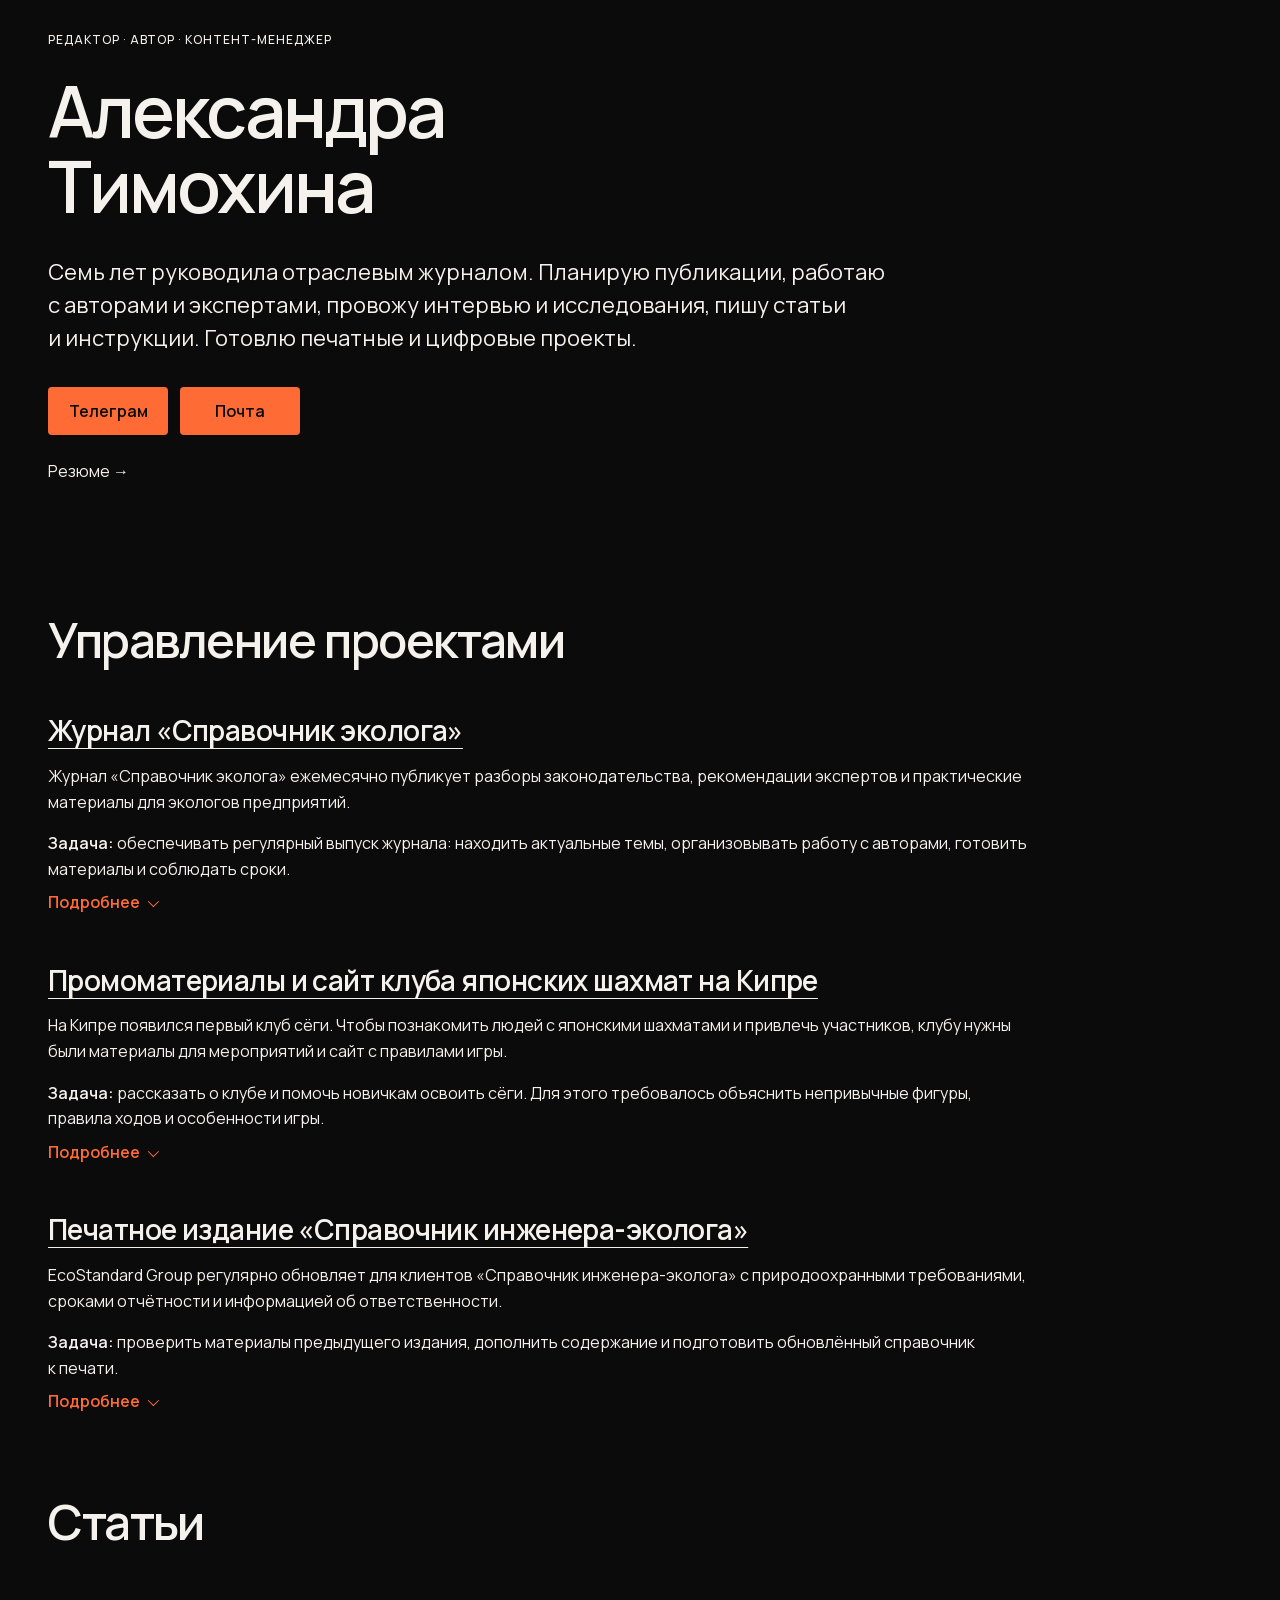
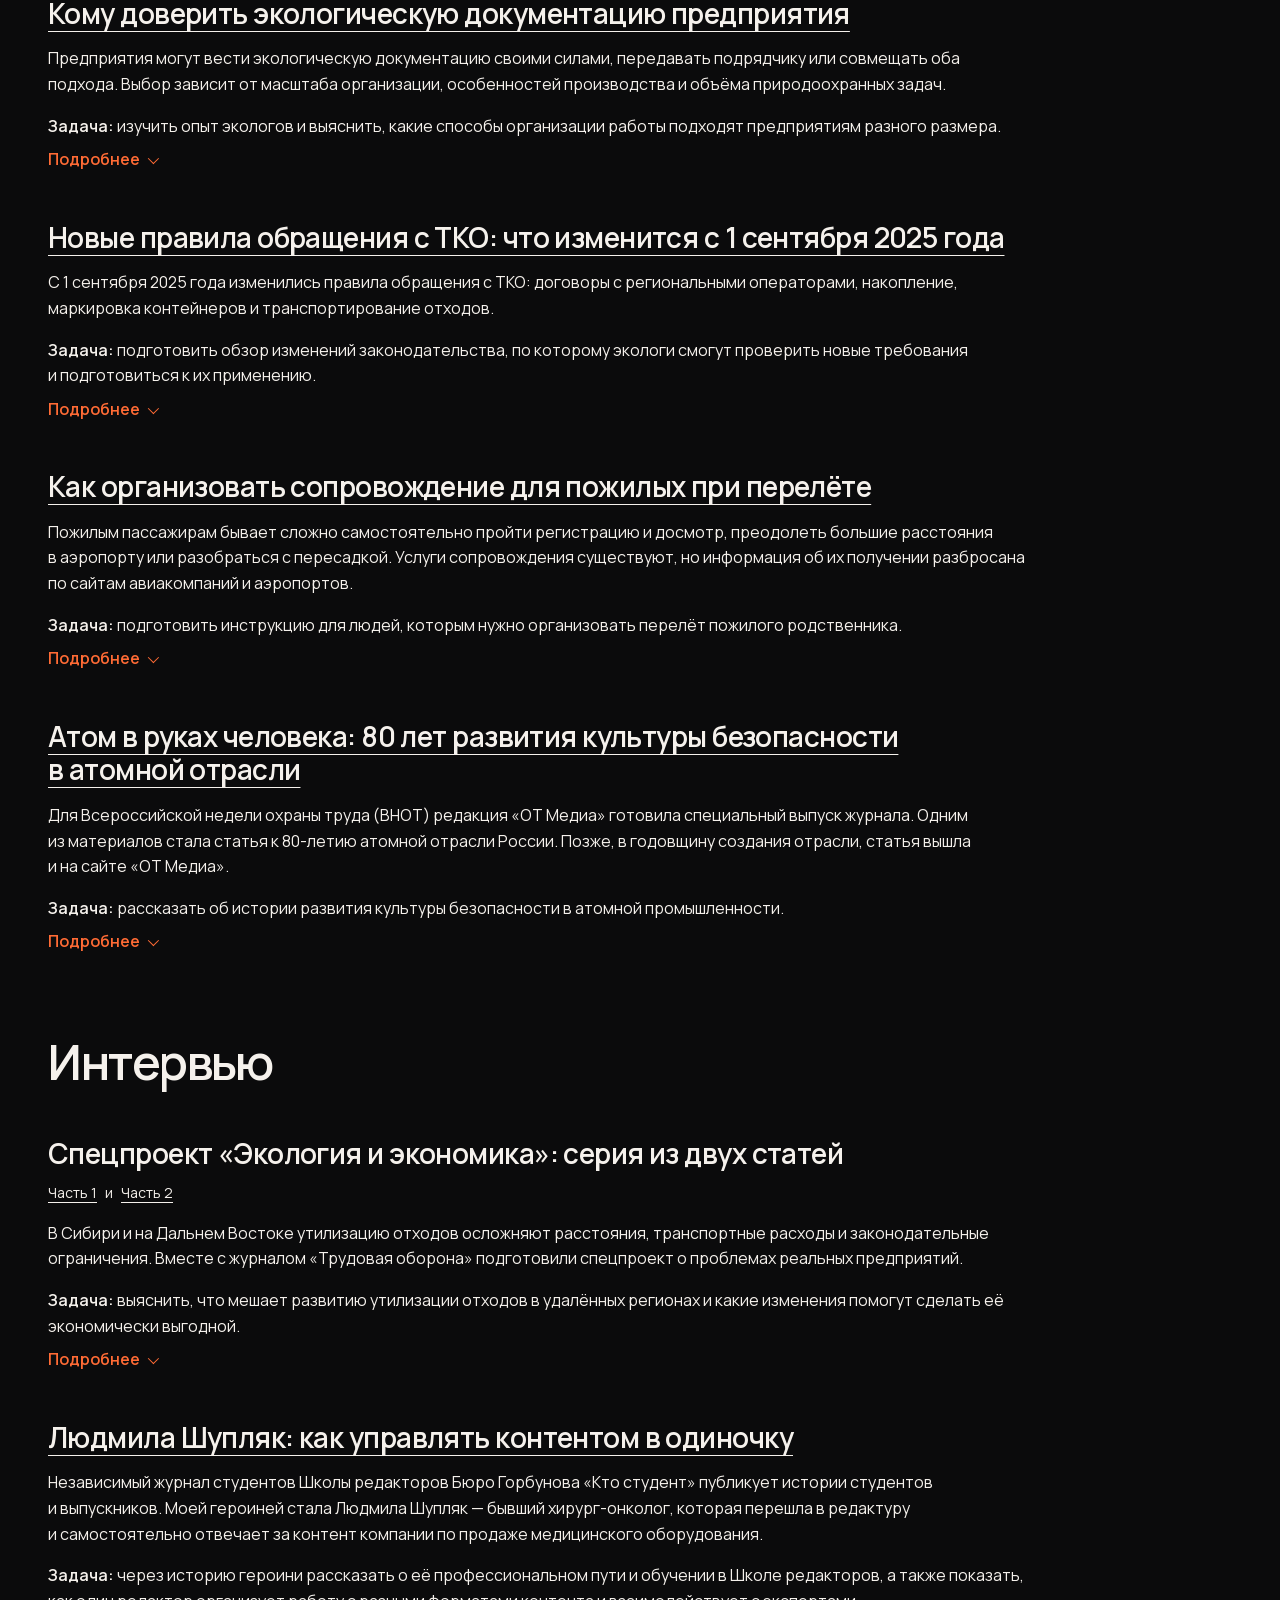
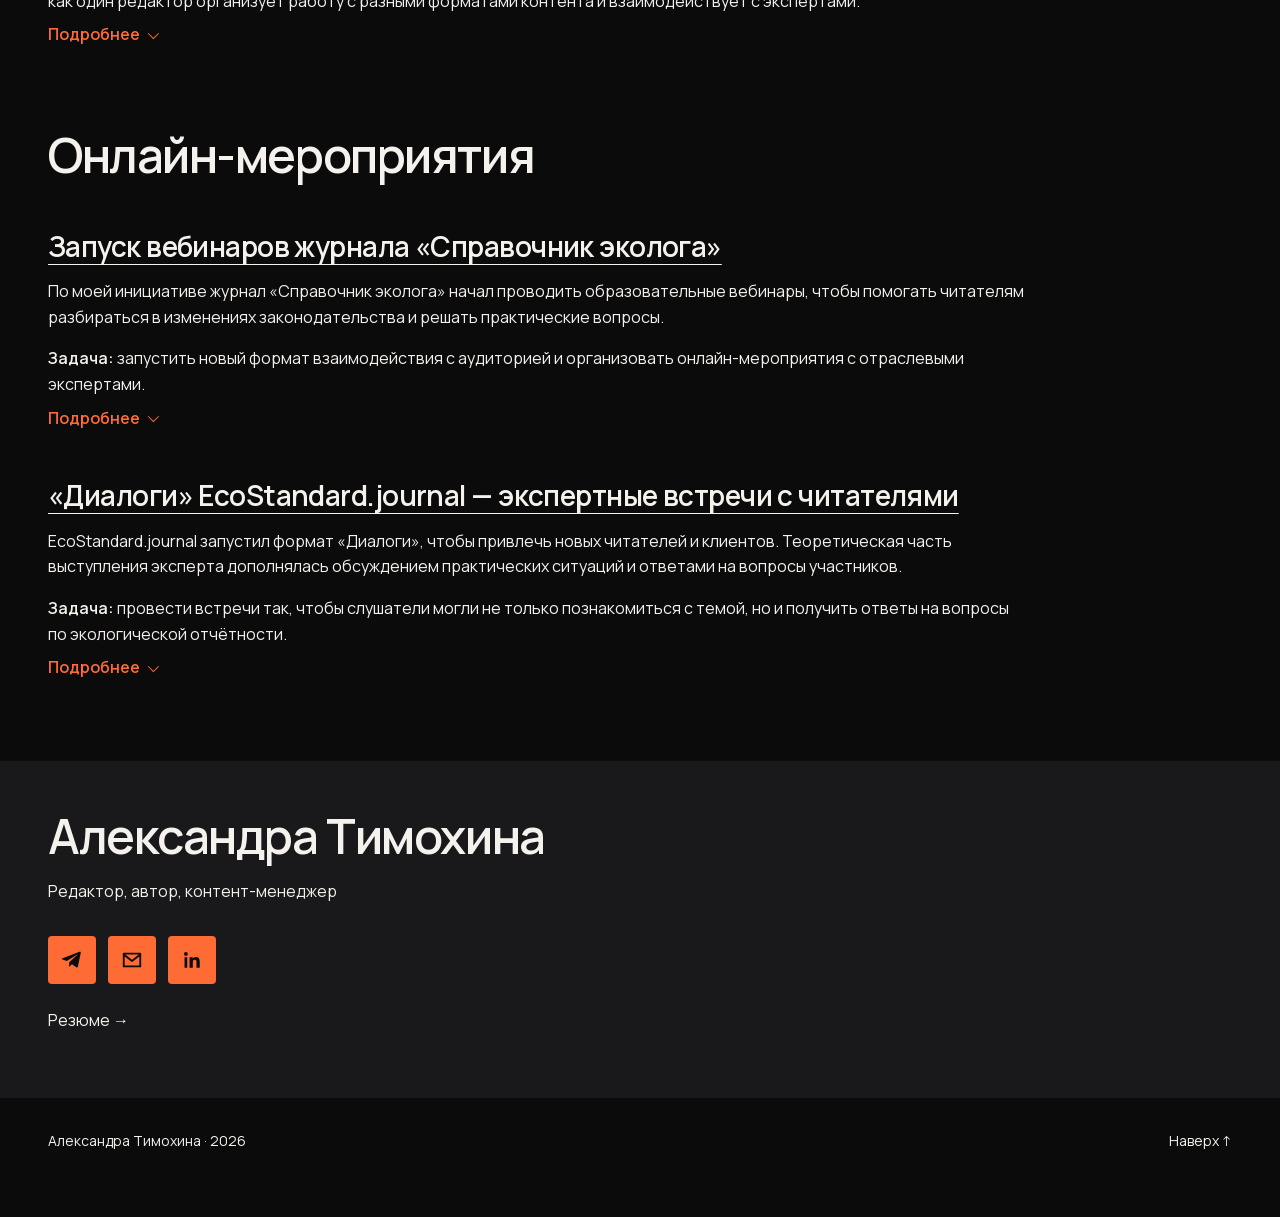
==== commit fca3dd26: "Optimize page loading" ====
--- a/portfolio.html
+++ b/portfolio.html
@@ -7,9 +7,7 @@
 <meta name="description" content="Портфолио Александры Тимохиной: редакционные проекты, статьи, интервью и онлайн-мероприятия.">
 <title>Портфолио — Александра Тимохина</title>
 <link rel="canonical" href="https://aleksandratimokhina.top/portfolio.html">
-<link rel="preconnect" href="https://fonts.googleapis.com">
-<link rel="preconnect" href="https://fonts.gstatic.com" crossorigin>
-<link href="https://fonts.googleapis.com/css2?family=Manrope:wght@400;500;600&amp;display=swap" rel="stylesheet">
+<link rel="preload" href="assets/fonts/manrope-cyrillic.woff2" as="font" type="font/woff2" crossorigin>
 <link rel="stylesheet" href="styles.css">
 </head>
 <body class="portfolio-page" id="top">
--- a/styles.css
+++ b/styles.css
@@ -1,3 +1,21 @@
+@font-face {
+  font-family: "Manrope";
+  font-style: normal;
+  font-weight: 400 600;
+  font-display: optional;
+  src: url("assets/fonts/manrope-cyrillic.woff2") format("woff2");
+  unicode-range: U+0301, U+0400-045F, U+0490-0491, U+04B0-04B1, U+2116;
+}
+
+@font-face {
+  font-family: "Manrope";
+  font-style: normal;
+  font-weight: 400 600;
+  font-display: optional;
+  src: url("assets/fonts/manrope-latin.woff2") format("woff2");
+  unicode-range: U+0000-00FF, U+0131, U+0152-0153, U+02BB-02BC, U+02C6, U+02DA, U+02DC, U+0304, U+0308, U+0329, U+2000-206F, U+20AC, U+2122, U+2191, U+2193, U+2212, U+2215, U+FEFF, U+FFFD;
+}
+
 :root {
   --bg-primary: #0b0b0c;
   --bg-secondary: #19191b;
@@ -163,6 +181,7 @@
   background: var(--accent);
   color: var(--bg-primary);
   font-weight: 600;
+  line-height: 1;
   text-decoration: none;
 }
 
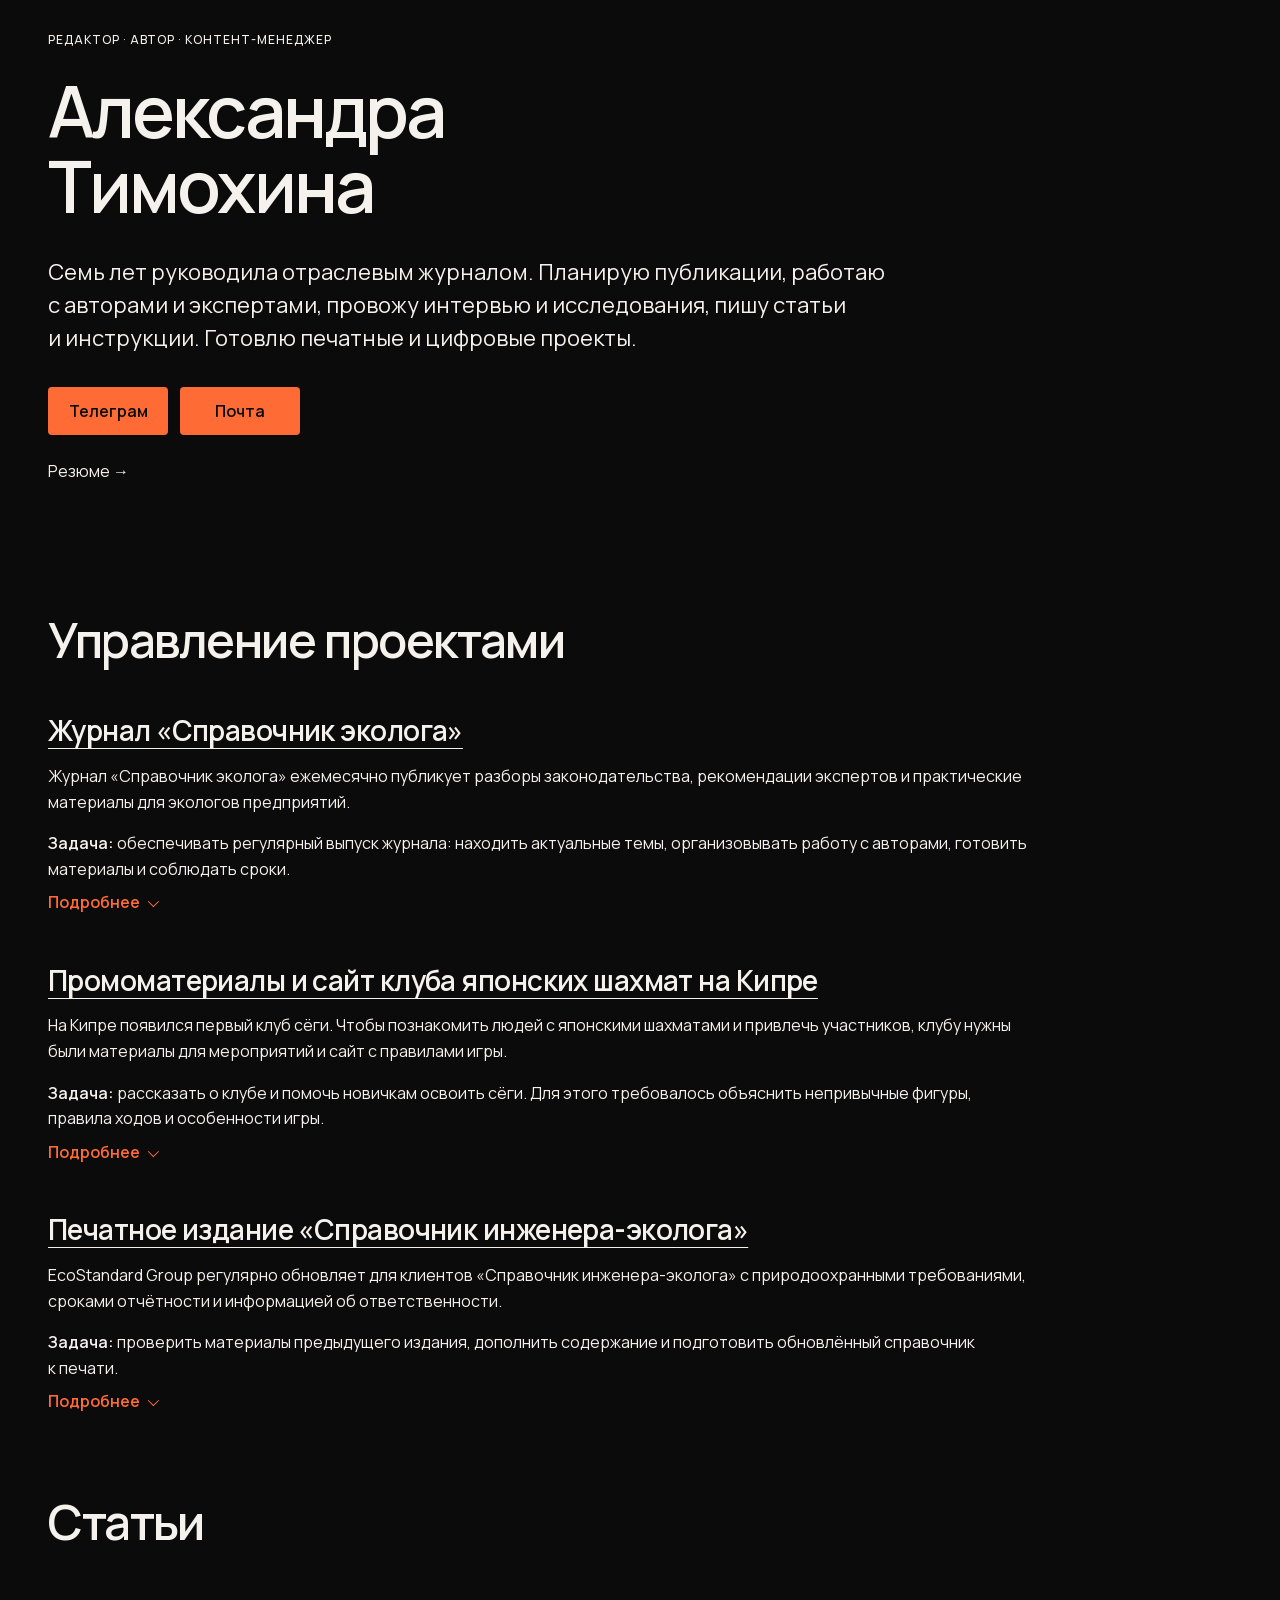
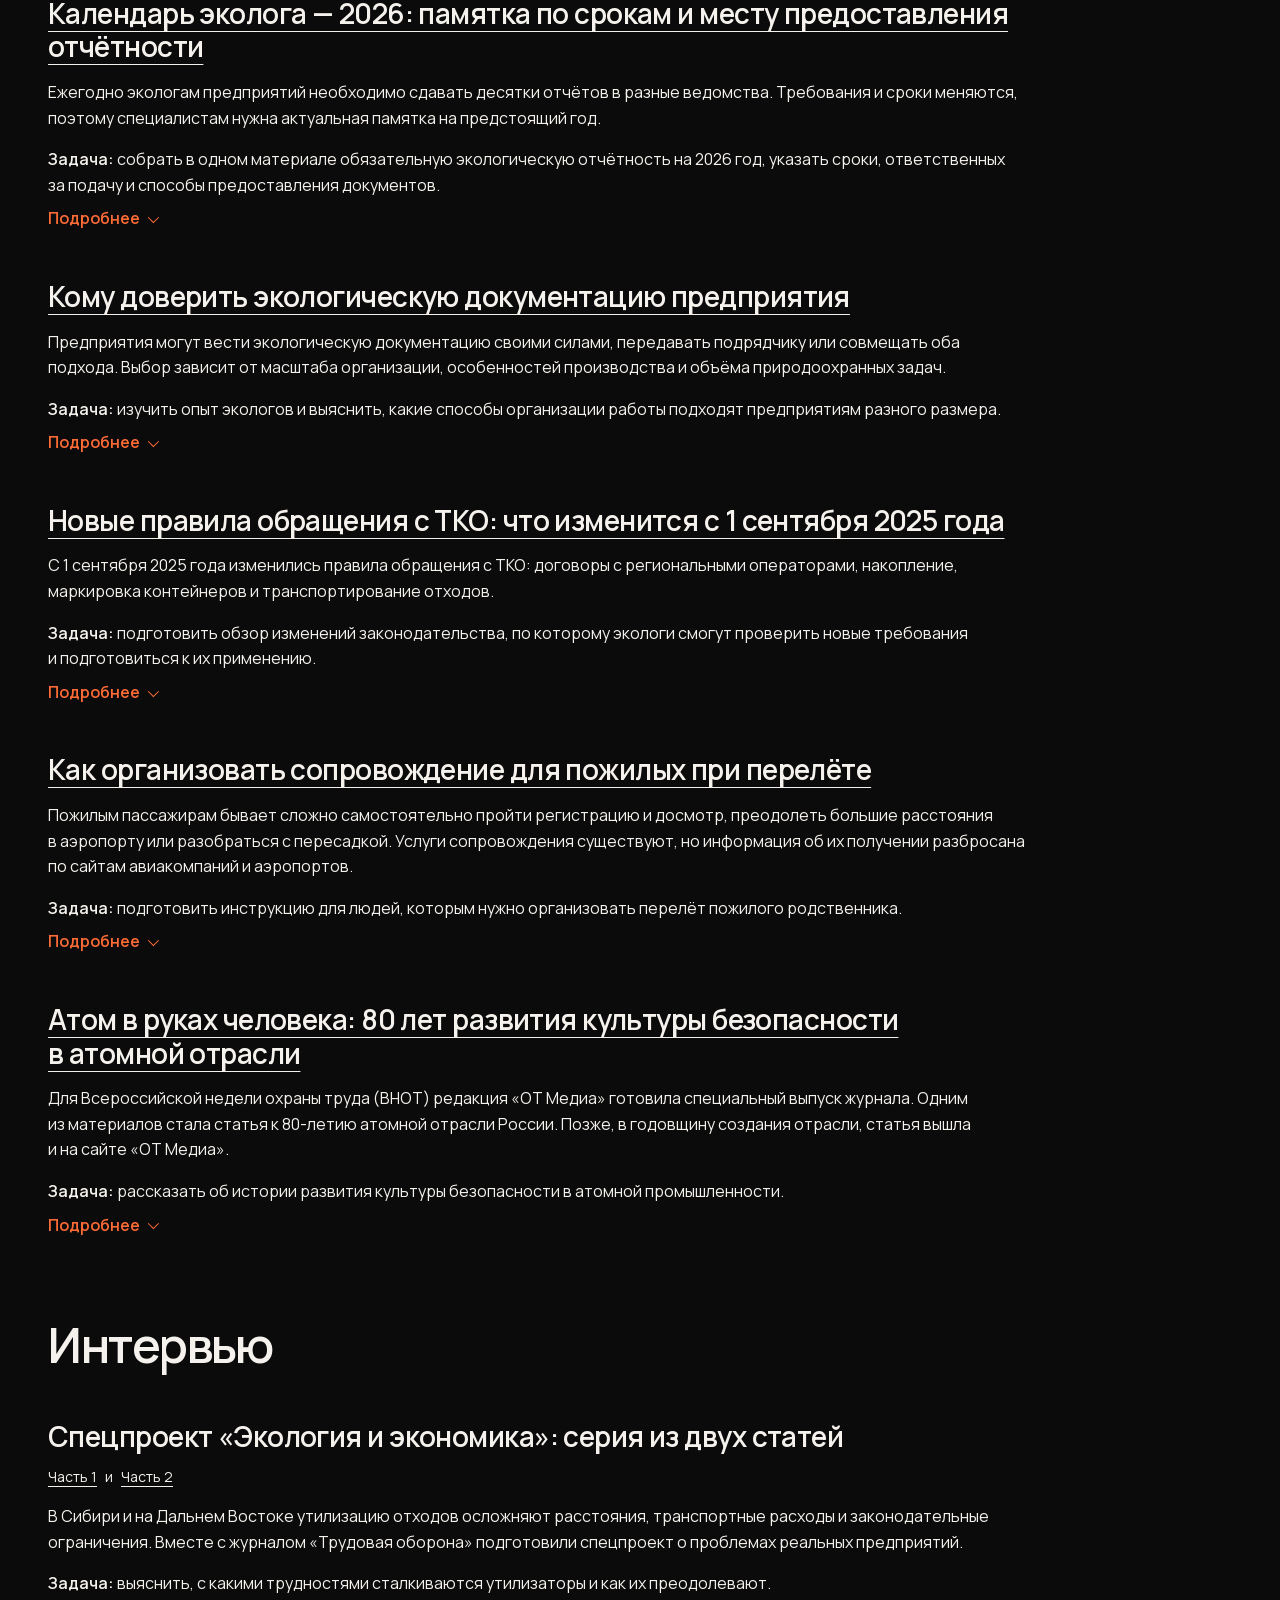
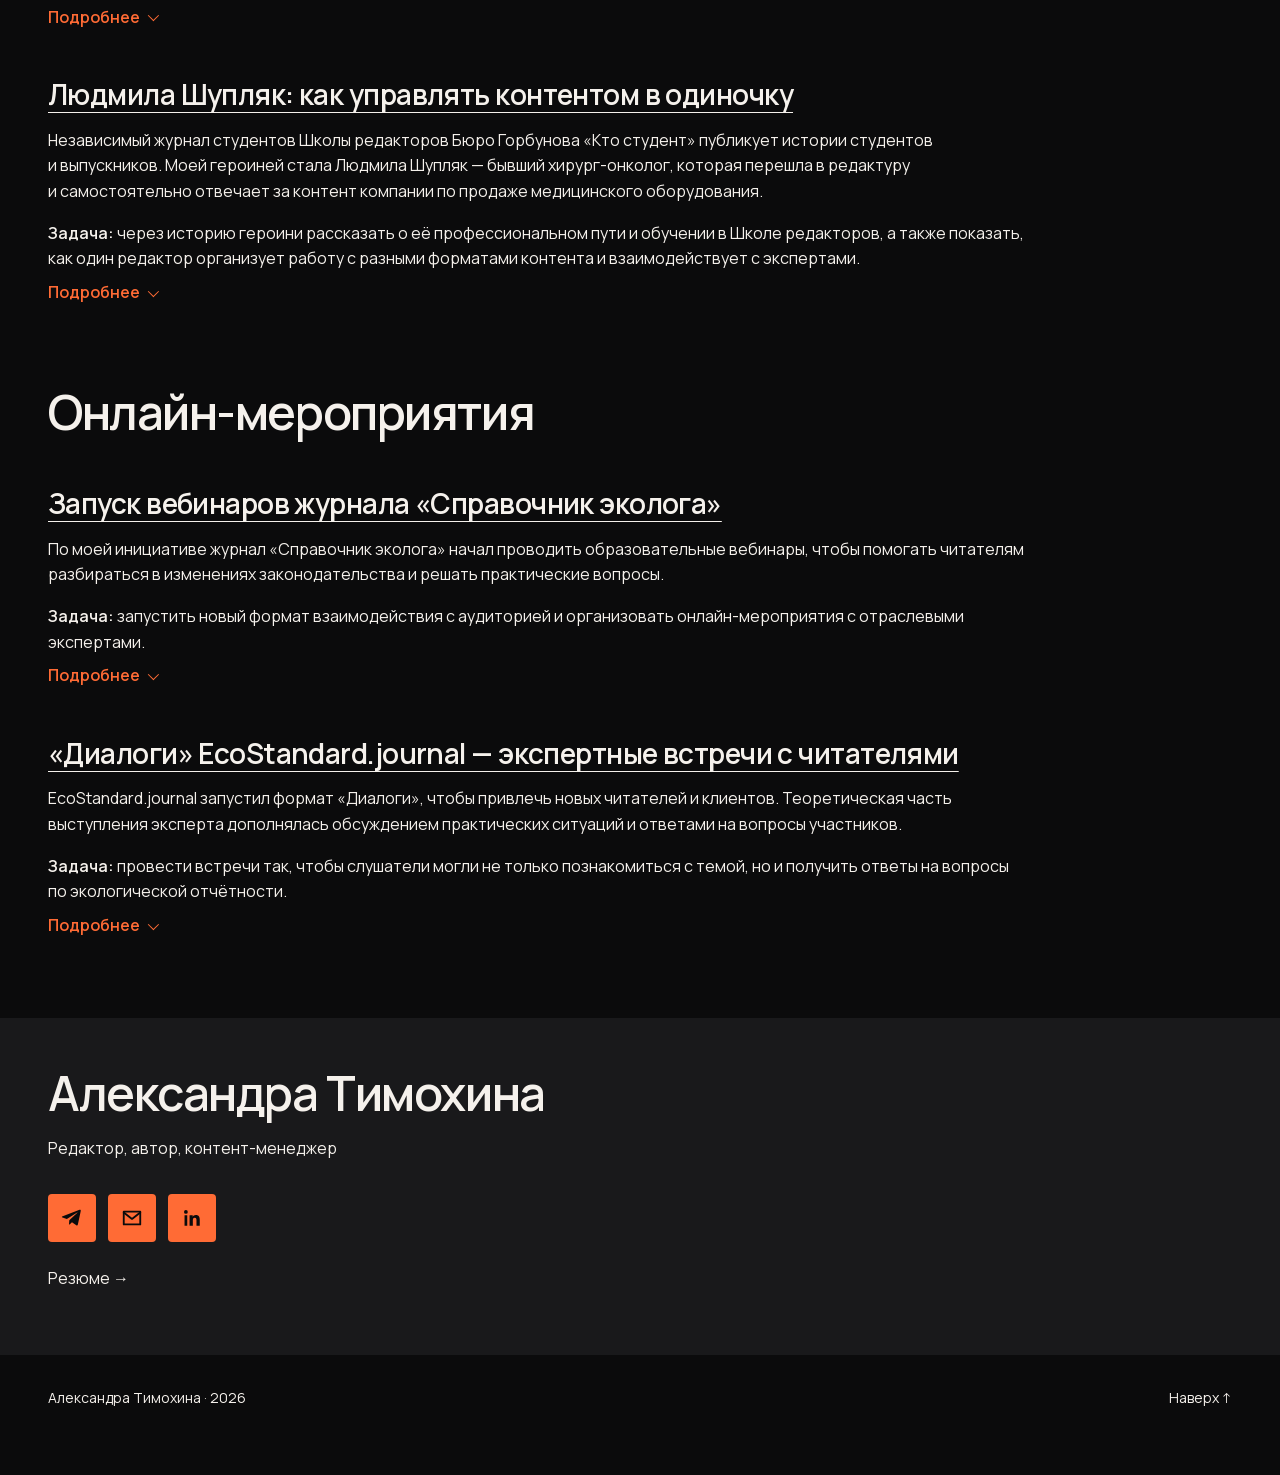
==== commit 7a87d623: "Update portfolio articles" ====
--- a/portfolio.html
+++ b/portfolio.html
@@ -101,6 +101,29 @@
 <section class="portfolio-section" id="articles" aria-labelledby="heading-articles">
 <h2 id="heading-articles" class="section-title">Статьи</h2>
 <div class="case-list">
+<article class="portfolio-case" id="case-12">
+<h3 class="case-title">
+<a href="https://journal.ecostandard.ru/eco/praktikum/kalendar-ekologa-2026-pamyatka-po-srokam-i-mestu-predostavleniya-otchetnosti/" target="_blank" rel="noopener noreferrer">Календарь эколога — 2026: памятка по срокам и месту предоставления отчётности</a>
+</h3>
+<p class="case-context">Ежегодно экологам предприятий необходимо сдавать десятки отчётов в разные ведомства. Требования и сроки меняются, поэтому специалистам нужна актуальная памятка на предстоящий год.</p>
+<details class="case-disclosure">
+<summary>
+<strong>Задача:</strong> <span>собрать в одном материале обязательную экологическую отчётность на 2026 год, указать сроки, ответственных за подачу и способы предоставления документов.</span> <span class="disclosure-link">Подробнее<span class="disclosure-chevron">
+</span>
+</span>
+</summary>
+<div class="case-details">
+<div class="case-detail">
+<p class="detail-copy">
+<strong>Что сделала:</strong> систематизировала виды отчётности по периодичности и срокам подачи. Подготовила справочную информацию по каждой форме: нормативные основания, кто обязан отчитываться, куда, когда и каким способом подавать документы. Дополнительно включила пояснения по отдельным требованиям.</p>
+</div>
+<div class="case-detail">
+<p class="detail-copy">
+<strong>Результат:</strong> опубликована подробная памятка с ежеквартальной и годовой отчётностью, распределённой по месяцам. Статья набрала более 28 000 просмотров.</p>
+</div>
+</div>
+</details>
+</article>
 <article class="portfolio-case" id="case-04">
 <h3 class="case-title">
 <a href="https://journal.ecostandard.ru/eco/kontekst/ekologicheskaya-dokumentatsiya-predpriyatiya-komu-doverit-razrabotku-i-vedenie-/" target="_blank" rel="noopener noreferrer">Кому доверить экологическую документацию предприятия</a>
@@ -142,7 +165,7 @@
 </div>
 <div class="case-detail">
 <p class="detail-copy">
-<strong>Результат:</strong> статья стала самой читаемой публикацией EcoStandard.journal за рассматриваемый период — более 53 тыс. просмотров за год.</p>
+<strong>Результат:</strong> статья стала самой читаемой публикацией EcoStandard.journal в рубрике «Экологическая безопасность» и собрала более 53 тыс. просмотров за год.</p>
 </div>
 </div>
 </details>
@@ -208,7 +231,7 @@
 <p class="case-context">В Сибири и на Дальнем Востоке утилизацию отходов осложняют расстояния, транспортные расходы и законодательные ограничения. Вместе с журналом «Трудовая оборона» подготовили спецпроект о проблемах реальных предприятий.</p>
 <details class="case-disclosure">
 <summary>
-<strong>Задача:</strong> <span>выяснить, что мешает развитию утилизации отходов в удалённых регионах и какие изменения помогут сделать её экономически выгодной.</span> <span class="disclosure-link">Подробнее<span class="disclosure-chevron">
+<strong>Задача:</strong> <span>выяснить, с какими трудностями сталкиваются утилизаторы и как их преодолевают.</span> <span class="disclosure-link">Подробнее<span class="disclosure-chevron">
 </span>
 </span>
 </summary>
@@ -270,7 +293,7 @@
 </div>
 <div class="case-detail">
 <p class="detail-copy">
-<strong>Результат:</strong> запустили серию вебинаров, которые собирали от 250 до 450 участников. Формат работает как минимум с 2019 года: журнал продолжает проводить вебинары.</p>
+<strong>Результат:</strong> запустили серию вебинаров, которые собирали от 250 до 450 участников. Формат работает с 2019 года.</p>
 </div>
 </div>
 </details>
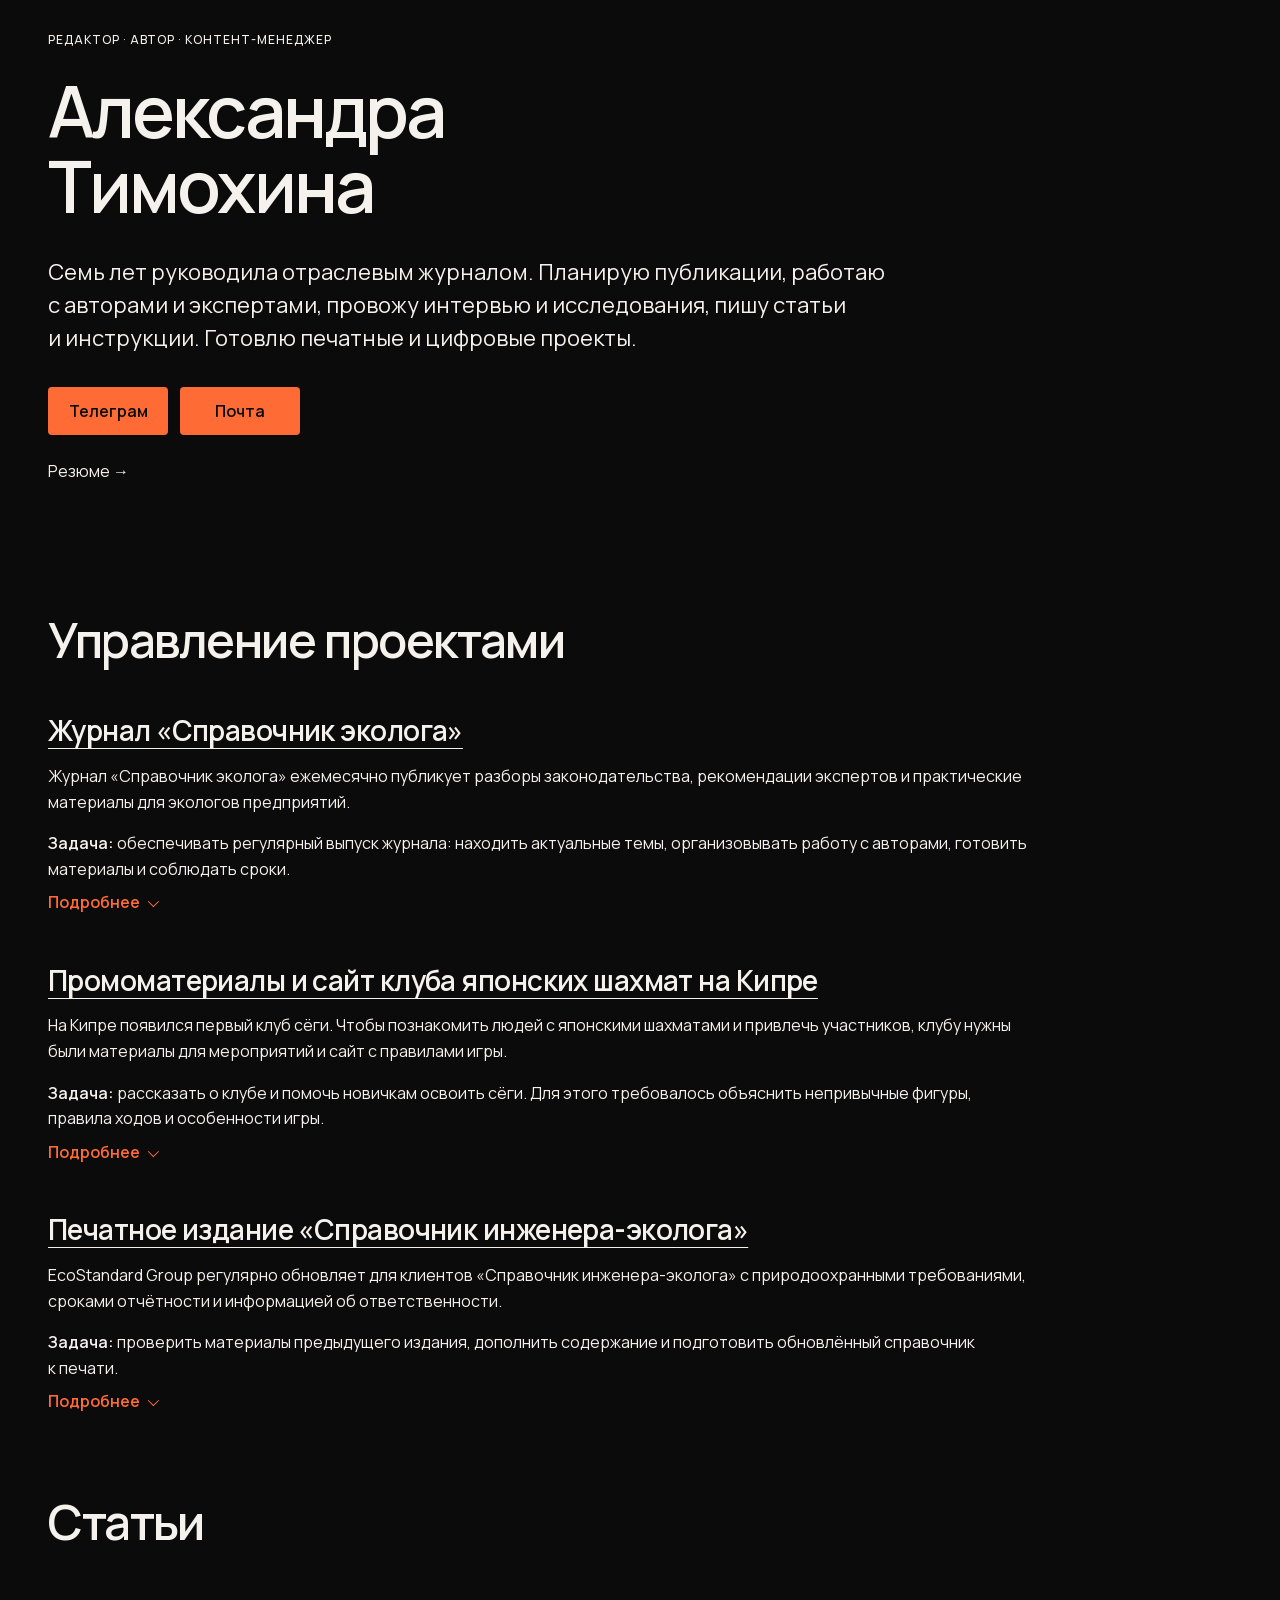
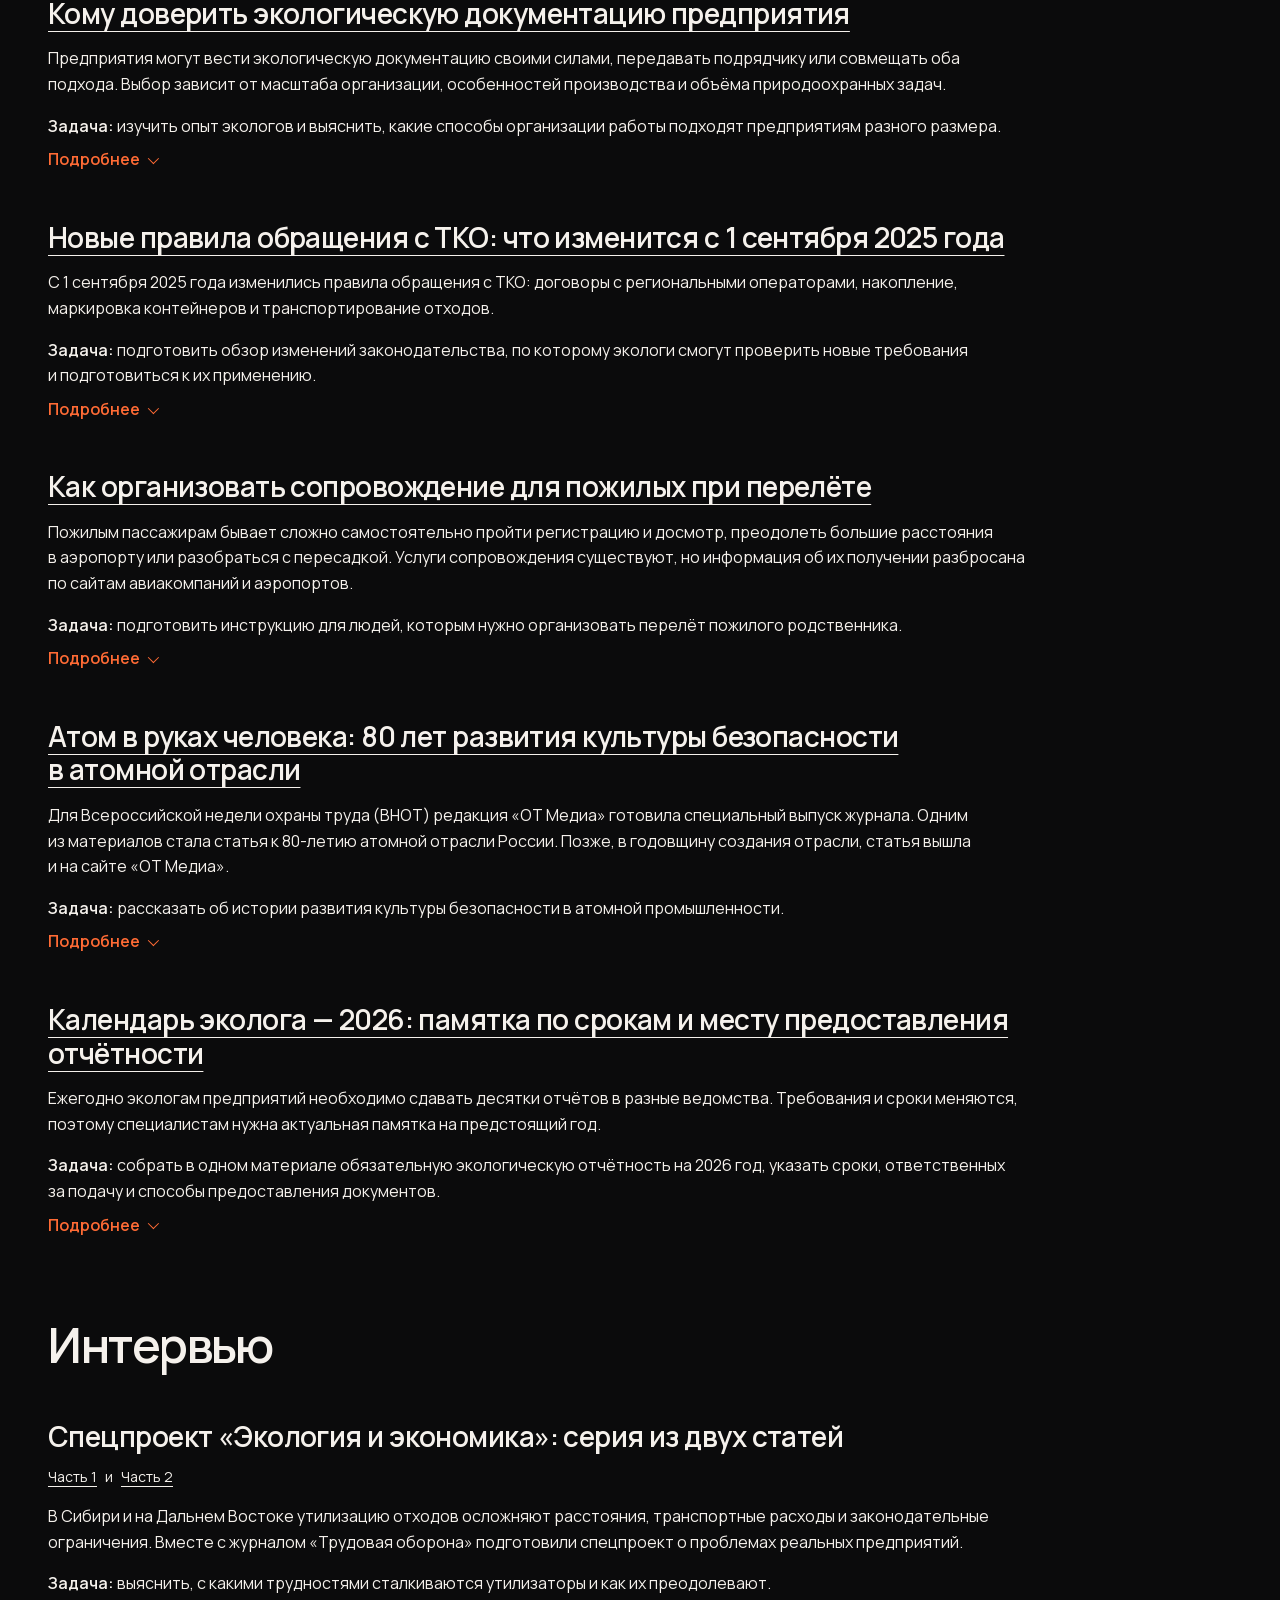
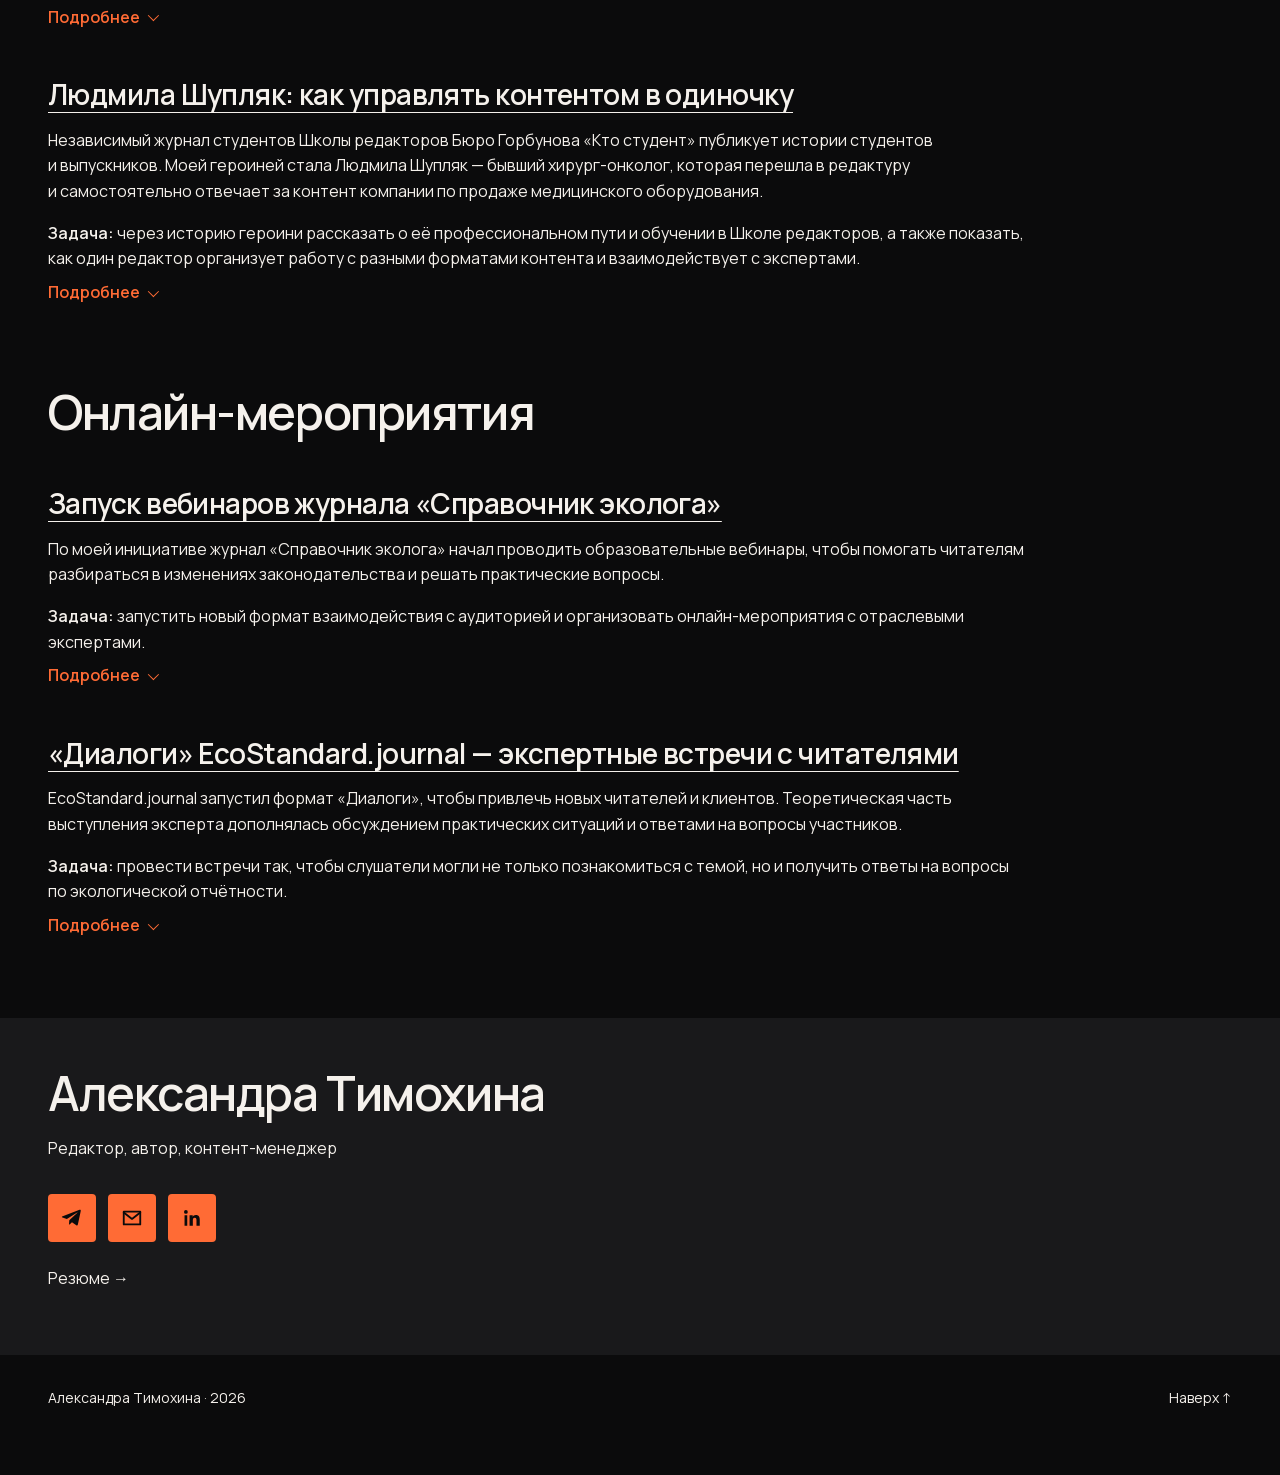
==== commit 9021388d: "Reorder portfolio articles" ====
--- a/portfolio.html
+++ b/portfolio.html
@@ -101,6 +101,98 @@
 <section class="portfolio-section" id="articles" aria-labelledby="heading-articles">
 <h2 id="heading-articles" class="section-title">Статьи</h2>
 <div class="case-list">
+<article class="portfolio-case" id="case-04">
+<h3 class="case-title">
+<a href="https://journal.ecostandard.ru/eco/kontekst/ekologicheskaya-dokumentatsiya-predpriyatiya-komu-doverit-razrabotku-i-vedenie-/" target="_blank" rel="noopener noreferrer">Кому доверить экологическую документацию предприятия</a>
+</h3>
+<p class="case-context">Предприятия могут вести экологическую документацию своими силами, передавать подрядчику или совмещать оба подхода. Выбор зависит от масштаба организации, особенностей производства и объёма природоохранных задач.</p>
+<details class="case-disclosure">
+<summary>
+<strong>Задача:</strong> <span>изучить опыт экологов и выяснить, какие способы организации работы подходят предприятиям разного размера.</span> <span class="disclosure-link">Подробнее<span class="disclosure-chevron">
+</span>
+</span>
+</summary>
+<div class="case-details">
+<div class="case-detail">
+<p class="detail-copy">
+<strong>Что сделала:</strong> самостоятельно разработала анкету, нашла респондентов и экспертов, договорилась о распространении опроса на четырёх профильных площадках. Обработала ответы специалистов, выделила типичные проблемы и сгруппировала рекомендации в зависимости от численности сотрудников предприятия. На основе исследования написала статью.</p>
+</div>
+<div class="case-detail">
+<p class="detail-copy">
+<strong>Результат:</strong> в исследовании приняли участие 60 специалистов. Статья набрала более 3 тыс. просмотров на сайте EcoStandard.journal. В ходе работы появились контакты новых экспертов и потенциальных авторов.</p>
+</div>
+</div>
+</details>
+</article>
+<article class="portfolio-case" id="case-05">
+<h3 class="case-title">
+<a href="https://journal.ecostandard.ru/eco/razbor-zakonodatelstva/novye-pravila-obrashcheniya-s-tko-chto-izmenitsya-s-1-sentyabrya-2025-goda/" target="_blank" rel="noopener noreferrer">Новые правила обращения с ТКО: что изменится с 1 сентября 2025 года</a>
+</h3>
+<p class="case-context">С 1 сентября 2025 года изменились правила обращения с ТКО: договоры с региональными операторами, накопление, маркировка контейнеров и транспортирование отходов.</p>
+<details class="case-disclosure">
+<summary>
+<strong>Задача:</strong> <span>подготовить обзор изменений законодательства, по которому экологи смогут проверить новые требования и подготовиться к их применению.</span> <span class="disclosure-link">Подробнее<span class="disclosure-chevron">
+</span>
+</span>
+</summary>
+<div class="case-details">
+<div class="case-detail">
+<p class="detail-copy">
+<strong>Что сделала:</strong> изучила нормативные правовые акты, сравнила новые требования с прежними и сгруппировала изменения по темам. Отдельно разобрала обязанности региональных операторов, порядок заключения договоров, требования к площадкам накопления и правила транспортирования отходов.</p>
+</div>
+<div class="case-detail">
+<p class="detail-copy">
+<strong>Результат:</strong> статья стала самой читаемой публикацией EcoStandard.journal в рубрике «Экологическая безопасность» и собрала более 53 тыс. просмотров за год.</p>
+</div>
+</div>
+</details>
+</article>
+<article class="portfolio-case" id="case-06">
+<h3 class="case-title">
+<a href="https://vkcyprus.com/useful/1467412362048-kak-organizovat-soprovozhdenie-dlya-pozhilyh-pri-perelyote/" target="_blank" rel="noopener noreferrer">Как организовать сопровождение для пожилых при перелёте</a>
+</h3>
+<p class="case-context">Пожилым пассажирам бывает сложно самостоятельно пройти регистрацию и досмотр, преодолеть большие расстояния в аэропорту или разобраться с пересадкой. Услуги сопровождения существуют, но информация об их получении разбросана по сайтам авиакомпаний и аэропортов.</p>
+<details class="case-disclosure">
+<summary>
+<strong>Задача:</strong> <span>подготовить инструкцию для людей, которым нужно организовать перелёт пожилого родственника.</span> <span class="disclosure-link">Подробнее<span class="disclosure-chevron">
+</span>
+</span>
+</summary>
+<div class="case-details">
+<div class="case-detail">
+<p class="detail-copy">
+<strong>Что сделала:</strong> изучила правила нескольких авиакомпаний и аэропортов, сравнила три способа заказа сопровождения и проверила процесс на собственном опыте. Описала весь путь пассажира — от обращения за помощью до прибытия в конечный пункт. Добавила практические рекомендации и чек-лист подготовки к перелёту.</p>
+</div>
+<div class="case-detail">
+<p class="detail-copy">
+<strong>Результат:</strong> статья опубликована в «Вестнике Кипра». Читатели получили инструкцию, которой можно воспользоваться при организации перелёта разными авиакомпаниями. Публикация набрала более 11 400 прочтений.</p>
+</div>
+</div>
+</details>
+</article>
+<article class="portfolio-case" id="case-07">
+<h3 class="case-title">
+<a href="https://www.ot-media.ru/hse/kontekst/atom-v-rukakh-cheloveka-80-let-razvitiya-kultury-bezopasnosti-v-atomnoy-otrasli" target="_blank" rel="noopener noreferrer">Атом в руках человека: 80 лет развития культуры безопасности в атомной отрасли</a>
+</h3>
+<p class="case-context">Для Всероссийской недели охраны труда (ВНОТ) редакция «ОТ Медиа» готовила специальный выпуск журнала. Одним из материалов стала статья к 80-летию атомной отрасли России. Позже, в годовщину создания отрасли, статья вышла и на сайте «ОТ Медиа».</p>
+<details class="case-disclosure">
+<summary>
+<strong>Задача:</strong> <span>рассказать об истории развития культуры безопасности в атомной промышленности.</span> <span class="disclosure-link">Подробнее<span class="disclosure-chevron">
+</span>
+</span>
+</summary>
+<div class="case-details">
+<div class="case-detail">
+<p class="detail-copy">
+<strong>Что сделала:</strong> запросила информацию у «Росатома», изучила исторические и отраслевые материалы, выделила ключевые этапы развития атомной промышленности и сопоставила их с изменениями в охране труда. Выстроила структуру статьи от истории отрасли до современных подходов к безопасности работников. Готовый материал согласовала с «Росатомом».</p>
+</div>
+<div class="case-detail">
+<p class="detail-copy">
+<strong>Результат:</strong> статья вышла в печатном журнале к ВНОТ и на сайте «ОТ Медиа».</p>
+</div>
+</div>
+</details>
+</article>
 <article class="portfolio-case" id="case-12">
 <h3 class="case-title">
 <a href="https://journal.ecostandard.ru/eco/praktikum/kalendar-ekologa-2026-pamyatka-po-srokam-i-mestu-predostavleniya-otchetnosti/" target="_blank" rel="noopener noreferrer">Календарь эколога — 2026: памятка по срокам и месту предоставления отчётности</a>
@@ -120,98 +212,6 @@
 <div class="case-detail">
 <p class="detail-copy">
 <strong>Результат:</strong> опубликована подробная памятка с ежеквартальной и годовой отчётностью, распределённой по месяцам. Статья набрала более 28 000 просмотров.</p>
-</div>
-</div>
-</details>
-</article>
-<article class="portfolio-case" id="case-04">
-<h3 class="case-title">
-<a href="https://journal.ecostandard.ru/eco/kontekst/ekologicheskaya-dokumentatsiya-predpriyatiya-komu-doverit-razrabotku-i-vedenie-/" target="_blank" rel="noopener noreferrer">Кому доверить экологическую документацию предприятия</a>
-</h3>
-<p class="case-context">Предприятия могут вести экологическую документацию своими силами, передавать подрядчику или совмещать оба подхода. Выбор зависит от масштаба организации, особенностей производства и объёма природоохранных задач.</p>
-<details class="case-disclosure">
-<summary>
-<strong>Задача:</strong> <span>изучить опыт экологов и выяснить, какие способы организации работы подходят предприятиям разного размера.</span> <span class="disclosure-link">Подробнее<span class="disclosure-chevron">
-</span>
-</span>
-</summary>
-<div class="case-details">
-<div class="case-detail">
-<p class="detail-copy">
-<strong>Что сделала:</strong> самостоятельно разработала анкету, нашла респондентов и экспертов, договорилась о распространении опроса на четырёх профильных площадках. Обработала ответы специалистов, выделила типичные проблемы и сгруппировала рекомендации в зависимости от численности сотрудников предприятия. На основе исследования написала статью.</p>
-</div>
-<div class="case-detail">
-<p class="detail-copy">
-<strong>Результат:</strong> в исследовании приняли участие 60 специалистов. Статья набрала более 3 тыс. просмотров на сайте EcoStandard.journal. В ходе работы появились контакты новых экспертов и потенциальных авторов.</p>
-</div>
-</div>
-</details>
-</article>
-<article class="portfolio-case" id="case-05">
-<h3 class="case-title">
-<a href="https://journal.ecostandard.ru/eco/razbor-zakonodatelstva/novye-pravila-obrashcheniya-s-tko-chto-izmenitsya-s-1-sentyabrya-2025-goda/" target="_blank" rel="noopener noreferrer">Новые правила обращения с ТКО: что изменится с 1 сентября 2025 года</a>
-</h3>
-<p class="case-context">С 1 сентября 2025 года изменились правила обращения с ТКО: договоры с региональными операторами, накопление, маркировка контейнеров и транспортирование отходов.</p>
-<details class="case-disclosure">
-<summary>
-<strong>Задача:</strong> <span>подготовить обзор изменений законодательства, по которому экологи смогут проверить новые требования и подготовиться к их применению.</span> <span class="disclosure-link">Подробнее<span class="disclosure-chevron">
-</span>
-</span>
-</summary>
-<div class="case-details">
-<div class="case-detail">
-<p class="detail-copy">
-<strong>Что сделала:</strong> изучила нормативные правовые акты, сравнила новые требования с прежними и сгруппировала изменения по темам. Отдельно разобрала обязанности региональных операторов, порядок заключения договоров, требования к площадкам накопления и правила транспортирования отходов.</p>
-</div>
-<div class="case-detail">
-<p class="detail-copy">
-<strong>Результат:</strong> статья стала самой читаемой публикацией EcoStandard.journal в рубрике «Экологическая безопасность» и собрала более 53 тыс. просмотров за год.</p>
-</div>
-</div>
-</details>
-</article>
-<article class="portfolio-case" id="case-06">
-<h3 class="case-title">
-<a href="https://vkcyprus.com/useful/1467412362048-kak-organizovat-soprovozhdenie-dlya-pozhilyh-pri-perelyote/" target="_blank" rel="noopener noreferrer">Как организовать сопровождение для пожилых при перелёте</a>
-</h3>
-<p class="case-context">Пожилым пассажирам бывает сложно самостоятельно пройти регистрацию и досмотр, преодолеть большие расстояния в аэропорту или разобраться с пересадкой. Услуги сопровождения существуют, но информация об их получении разбросана по сайтам авиакомпаний и аэропортов.</p>
-<details class="case-disclosure">
-<summary>
-<strong>Задача:</strong> <span>подготовить инструкцию для людей, которым нужно организовать перелёт пожилого родственника.</span> <span class="disclosure-link">Подробнее<span class="disclosure-chevron">
-</span>
-</span>
-</summary>
-<div class="case-details">
-<div class="case-detail">
-<p class="detail-copy">
-<strong>Что сделала:</strong> изучила правила нескольких авиакомпаний и аэропортов, сравнила три способа заказа сопровождения и проверила процесс на собственном опыте. Описала весь путь пассажира — от обращения за помощью до прибытия в конечный пункт. Добавила практические рекомендации и чек-лист подготовки к перелёту.</p>
-</div>
-<div class="case-detail">
-<p class="detail-copy">
-<strong>Результат:</strong> статья опубликована в «Вестнике Кипра». Читатели получили инструкцию, которой можно воспользоваться при организации перелёта разными авиакомпаниями. Публикация набрала более 11 400 прочтений.</p>
-</div>
-</div>
-</details>
-</article>
-<article class="portfolio-case" id="case-07">
-<h3 class="case-title">
-<a href="https://www.ot-media.ru/hse/kontekst/atom-v-rukakh-cheloveka-80-let-razvitiya-kultury-bezopasnosti-v-atomnoy-otrasli" target="_blank" rel="noopener noreferrer">Атом в руках человека: 80 лет развития культуры безопасности в атомной отрасли</a>
-</h3>
-<p class="case-context">Для Всероссийской недели охраны труда (ВНОТ) редакция «ОТ Медиа» готовила специальный выпуск журнала. Одним из материалов стала статья к 80-летию атомной отрасли России. Позже, в годовщину создания отрасли, статья вышла и на сайте «ОТ Медиа».</p>
-<details class="case-disclosure">
-<summary>
-<strong>Задача:</strong> <span>рассказать об истории развития культуры безопасности в атомной промышленности.</span> <span class="disclosure-link">Подробнее<span class="disclosure-chevron">
-</span>
-</span>
-</summary>
-<div class="case-details">
-<div class="case-detail">
-<p class="detail-copy">
-<strong>Что сделала:</strong> запросила информацию у «Росатома», изучила исторические и отраслевые материалы, выделила ключевые этапы развития атомной промышленности и сопоставила их с изменениями в охране труда. Выстроила структуру статьи от истории отрасли до современных подходов к безопасности работников. Готовый материал согласовала с «Росатомом».</p>
-</div>
-<div class="case-detail">
-<p class="detail-copy">
-<strong>Результат:</strong> статья вышла в печатном журнале к ВНОТ и на сайте «ОТ Медиа».</p>
 </div>
 </div>
 </details>
